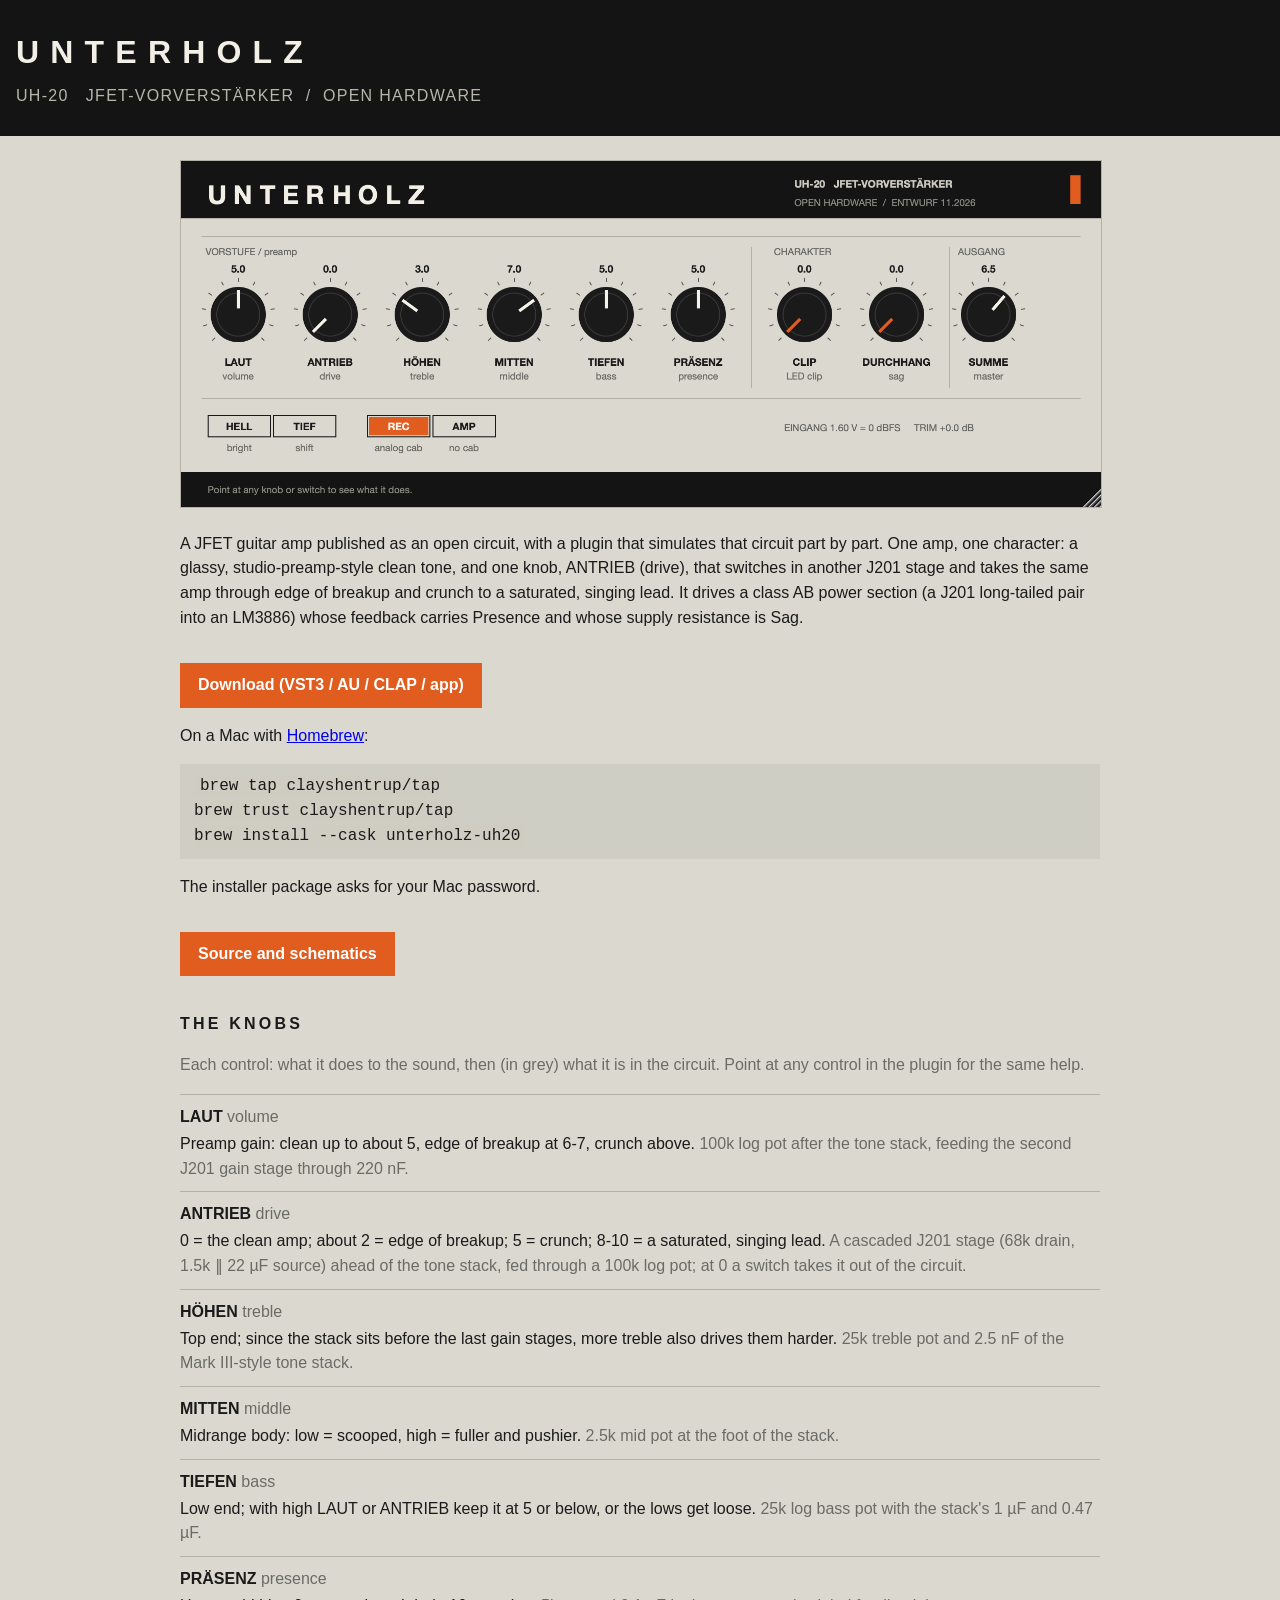
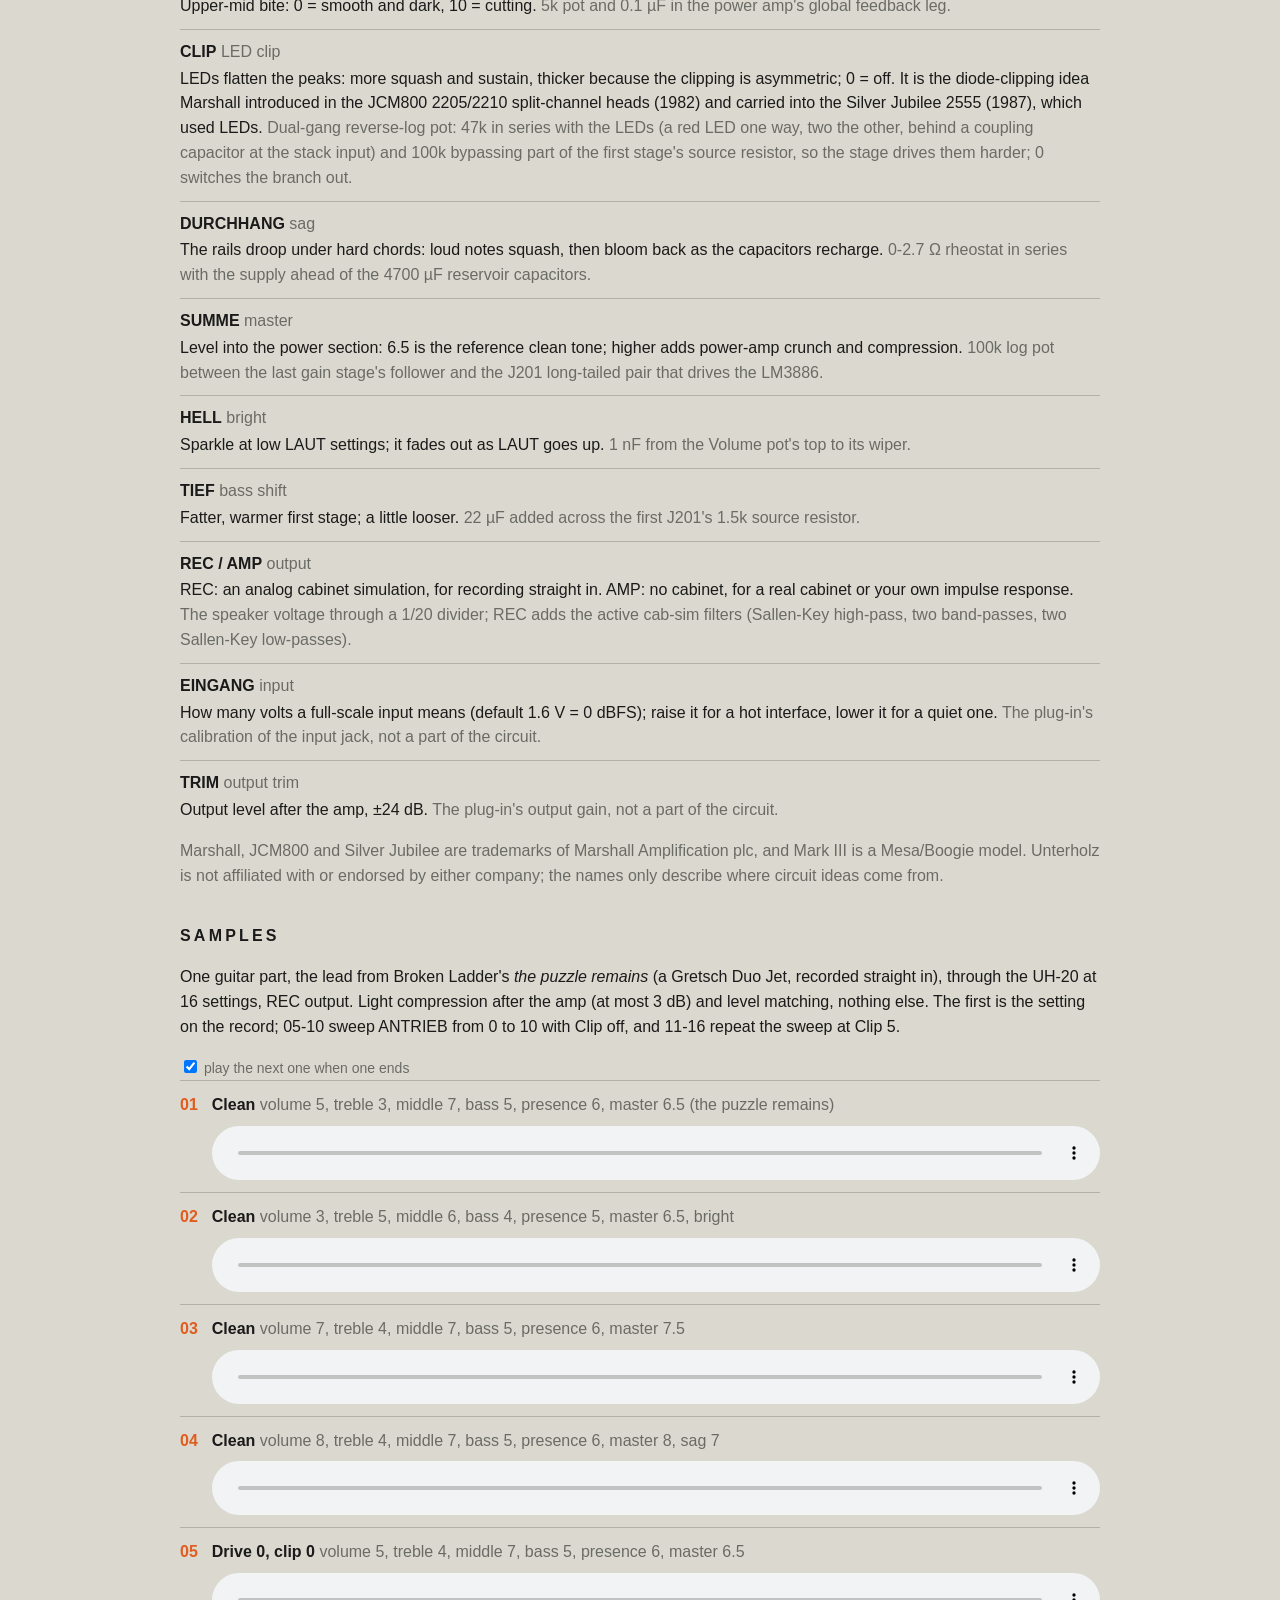
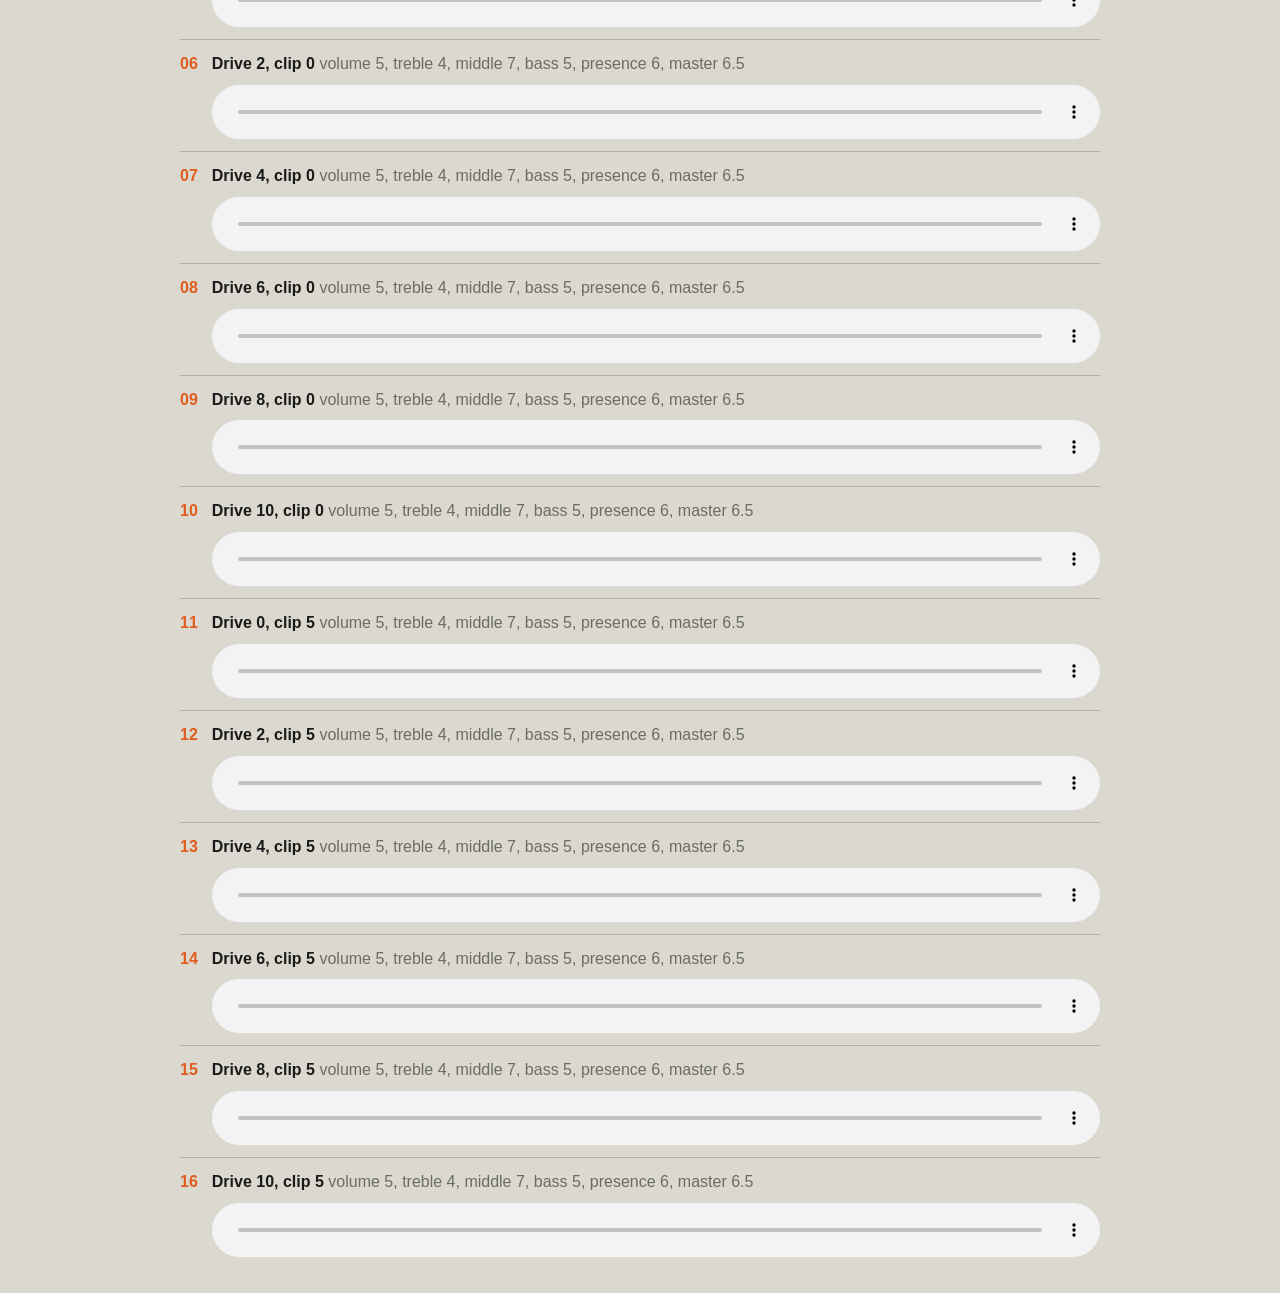
==== docs/index.html @ 3bbc3255 "v0.3: one amp, one character — Drive stage replaces the lead channel The lead channel and its 2203-s" ====
<!doctype html>
<html lang="en"><head><meta charset="utf-8"><meta name="viewport" content="width=device-width,initial-scale=1">
<title>Unterholz UH-20</title>
<style>
:root{--bg:#dbd9cf;--ink:#1a1a1a;--band:#141414;--or:#e05c1f;--mut:#6b6b66}
body{margin:0;background:var(--bg);color:var(--ink);font:16px/1.55 "Helvetica Neue",Helvetica,Arial,sans-serif}
header{background:var(--band);color:#f2efe6;padding:28px 16px}
header h1{margin:0;letter-spacing:.35em;font-size:32px}
header p{margin:6px 0 0;color:#b8b5ab;letter-spacing:.08em}
main{max-width:920px;margin:0 auto;padding:24px 16px}
img{width:100%;height:auto;border:1px solid #b3b0a6}
a.btn{display:inline-block;background:var(--or);color:#fff;padding:10px 18px;text-decoration:none;font-weight:700;margin:16px 12px 0 0}
code{background:#cfccc1;padding:2px 6px}
.mut{color:var(--mut)}
ol.smp{list-style:none;padding:0;margin:0}ol.smp li{display:flex;gap:14px;border-top:1px solid #b3b0a6;padding:12px 0}
ol.smp .n{font-weight:700;color:var(--or);min-width:2ch}ol.smp .t{flex:1;min-width:0}ol.smp span{color:var(--mut)}
audio{display:block;width:100%;margin-top:8px}h2{letter-spacing:.2em;font-size:16px;margin:36px 0 6px}label{color:var(--mut);font-size:14px}
pre{background:rgba(127,127,127,.12);padding:10px 14px;overflow-x:auto}
dl.kn{margin:0}dl.kn dt{border-top:1px solid #b3b0a6;padding-top:10px;margin-top:10px}dl.kn dd{margin:2px 0 0}
</style></head><body>
<header><h1>UNTERHOLZ</h1><p>UH-20 &nbsp; JFET-VORVERST&Auml;RKER &nbsp;/&nbsp; OPEN HARDWARE</p></header>
<main>
<img src="screenshot.png" alt="The UH-20 plugin panel">
<p>A JFET guitar amp published as an open circuit, with a plugin that simulates that circuit part by part. One amp, one character: a glassy, studio-preamp-style clean tone, and one knob, ANTRIEB (drive), that switches in another J201 stage and takes the same amp through edge of breakup and crunch to a saturated, singing lead. It drives a class AB power section (a J201 long-tailed pair into an LM3886) whose feedback carries Presence and whose supply resistance is Sag.</p>
<a class="btn" href="https://github.com/ClayShentrup/unterholz-uh20/releases/latest">Download (VST3 / AU / CLAP / app)</a>
<p>On a Mac with <a href="https://brew.sh">Homebrew</a>:</p>
<pre><code>brew tap clayshentrup/tap
brew trust clayshentrup/tap
brew install --cask unterholz-uh20</code></pre>
<p>The installer package asks for your Mac password.</p>
<a class="btn" href="https://github.com/ClayShentrup/unterholz-uh20">Source and schematics</a>

<section id="knobs"><h2>THE KNOBS</h2>
<p class="mut">Each control: what it does to the sound, then (in grey) what it is in the circuit. Point at any control in the plugin for the same help.</p>
<dl class="kn">
<dt><b>LAUT</b> <span class="mut">volume</span></dt><dd>Preamp gain: clean up to about 5, edge of breakup at 6-7, crunch above. <span class="mut">100k log pot after the tone stack, feeding the second J201 gain stage through 220 nF.</span></dd>
<dt><b>ANTRIEB</b> <span class="mut">drive</span></dt><dd>0 = the clean amp; about 2 = edge of breakup; 5 = crunch; 8-10 = a saturated, singing lead. <span class="mut">A cascaded J201 stage (68k drain, 1.5k ‖ 22 µF source) ahead of the tone stack, fed through a 100k log pot; at 0 a switch takes it out of the circuit.</span></dd>
<dt><b>HÖHEN</b> <span class="mut">treble</span></dt><dd>Top end; since the stack sits before the last gain stages, more treble also drives them harder. <span class="mut">25k treble pot and 2.5 nF of the Mark III-style tone stack.</span></dd>
<dt><b>MITTEN</b> <span class="mut">middle</span></dt><dd>Midrange body: low = scooped, high = fuller and pushier. <span class="mut">2.5k mid pot at the foot of the stack.</span></dd>
<dt><b>TIEFEN</b> <span class="mut">bass</span></dt><dd>Low end; with high LAUT or ANTRIEB keep it at 5 or below, or the lows get loose. <span class="mut">25k log bass pot with the stack&#x27;s 1 µF and 0.47 µF.</span></dd>
<dt><b>PRÄSENZ</b> <span class="mut">presence</span></dt><dd>Upper-mid bite: 0 = smooth and dark, 10 = cutting. <span class="mut">5k pot and 0.1 µF in the power amp&#x27;s global feedback leg.</span></dd>
<dt><b>CLIP</b> <span class="mut">LED clip</span></dt><dd>LEDs flatten the peaks: more squash and sustain, thicker because the clipping is asymmetric; 0 = off. It is the diode-clipping idea Marshall introduced in the JCM800 2205/2210 split-channel heads (1982) and carried into the Silver Jubilee 2555 (1987), which used LEDs. <span class="mut">Dual-gang reverse-log pot: 47k in series with the LEDs (a red LED one way, two the other, behind a coupling capacitor at the stack input) and 100k bypassing part of the first stage&#x27;s source resistor, so the stage drives them harder; 0 switches the branch out.</span></dd>
<dt><b>DURCHHANG</b> <span class="mut">sag</span></dt><dd>The rails droop under hard chords: loud notes squash, then bloom back as the capacitors recharge. <span class="mut">0-2.7 Ω rheostat in series with the supply ahead of the 4700 µF reservoir capacitors.</span></dd>
<dt><b>SUMME</b> <span class="mut">master</span></dt><dd>Level into the power section: 6.5 is the reference clean tone; higher adds power-amp crunch and compression. <span class="mut">100k log pot between the last gain stage&#x27;s follower and the J201 long-tailed pair that drives the LM3886.</span></dd>
<dt><b>HELL</b> <span class="mut">bright</span></dt><dd>Sparkle at low LAUT settings; it fades out as LAUT goes up. <span class="mut">1 nF from the Volume pot&#x27;s top to its wiper.</span></dd>
<dt><b>TIEF</b> <span class="mut">bass shift</span></dt><dd>Fatter, warmer first stage; a little looser. <span class="mut">22 µF added across the first J201&#x27;s 1.5k source resistor.</span></dd>
<dt><b>REC / AMP</b> <span class="mut">output</span></dt><dd>REC: an analog cabinet simulation, for recording straight in. AMP: no cabinet, for a real cabinet or your own impulse response. <span class="mut">The speaker voltage through a 1/20 divider; REC adds the active cab-sim filters (Sallen-Key high-pass, two band-passes, two Sallen-Key low-passes).</span></dd>
<dt><b>EINGANG</b> <span class="mut">input</span></dt><dd>How many volts a full-scale input means (default 1.6 V = 0 dBFS); raise it for a hot interface, lower it for a quiet one. <span class="mut">The plug-in&#x27;s calibration of the input jack, not a part of the circuit.</span></dd>
<dt><b>TRIM</b> <span class="mut">output trim</span></dt><dd>Output level after the amp, ±24 dB. <span class="mut">The plug-in&#x27;s output gain, not a part of the circuit.</span></dd>
</dl>
<p class="mut">Marshall, JCM800 and Silver Jubilee are trademarks of Marshall Amplification plc, and Mark III is a Mesa/Boogie model. Unterholz is not affiliated with or endorsed by either company; the names only describe where circuit ideas come from.</p></section>

<section id="samples"><h2>SAMPLES</h2>
<p>One guitar part, the lead from Broken Ladder's <i>the puzzle remains</i> (a Gretsch Duo Jet, recorded straight in), through the UH-20 at 16 settings, REC output. Light compression after the amp (at most 3 dB) and level matching, nothing else. The first is the setting on the record; 05-10 sweep ANTRIEB from 0 to 10 with Clip off, and 11-16 repeat the sweep at Clip 5.</p>
<label><input type="checkbox" id="cont" checked> play the next one when one ends</label>
<ol class="smp">
<li><div class="n">01</div><div class="t"><b>Clean</b> <span>volume 5, treble 3, middle 7, bass 5, presence 6, master 6.5 (the puzzle remains)</span><audio controls preload="none" src="samples/01%20Clean%20-%20volume%205%2C%20treble%203%2C%20middle%207%2C%20bass%205%2C%20presence%206%2C%20master%206.5%20%28the%20puzzle%20remains%29.opus"></audio></div></li>
<li><div class="n">02</div><div class="t"><b>Clean</b> <span>volume 3, treble 5, middle 6, bass 4, presence 5, master 6.5, bright</span><audio controls preload="none" src="samples/02%20Clean%20-%20volume%203%2C%20treble%205%2C%20middle%206%2C%20bass%204%2C%20presence%205%2C%20master%206.5%2C%20bright.opus"></audio></div></li>
<li><div class="n">03</div><div class="t"><b>Clean</b> <span>volume 7, treble 4, middle 7, bass 5, presence 6, master 7.5</span><audio controls preload="none" src="samples/03%20Clean%20-%20volume%207%2C%20treble%204%2C%20middle%207%2C%20bass%205%2C%20presence%206%2C%20master%207.5.opus"></audio></div></li>
<li><div class="n">04</div><div class="t"><b>Clean</b> <span>volume 8, treble 4, middle 7, bass 5, presence 6, master 8, sag 7</span><audio controls preload="none" src="samples/04%20Clean%20-%20volume%208%2C%20treble%204%2C%20middle%207%2C%20bass%205%2C%20presence%206%2C%20master%208%2C%20sag%207.opus"></audio></div></li>
<li><div class="n">05</div><div class="t"><b>Drive 0, clip 0</b> <span>volume 5, treble 4, middle 7, bass 5, presence 6, master 6.5</span><audio controls preload="none" src="samples/05%20Drive%200%2C%20clip%200%20-%20volume%205%2C%20treble%204%2C%20middle%207%2C%20bass%205%2C%20presence%206%2C%20master%206.5.opus"></audio></div></li>
<li><div class="n">06</div><div class="t"><b>Drive 2, clip 0</b> <span>volume 5, treble 4, middle 7, bass 5, presence 6, master 6.5</span><audio controls preload="none" src="samples/06%20Drive%202%2C%20clip%200%20-%20volume%205%2C%20treble%204%2C%20middle%207%2C%20bass%205%2C%20presence%206%2C%20master%206.5.opus"></audio></div></li>
<li><div class="n">07</div><div class="t"><b>Drive 4, clip 0</b> <span>volume 5, treble 4, middle 7, bass 5, presence 6, master 6.5</span><audio controls preload="none" src="samples/07%20Drive%204%2C%20clip%200%20-%20volume%205%2C%20treble%204%2C%20middle%207%2C%20bass%205%2C%20presence%206%2C%20master%206.5.opus"></audio></div></li>
<li><div class="n">08</div><div class="t"><b>Drive 6, clip 0</b> <span>volume 5, treble 4, middle 7, bass 5, presence 6, master 6.5</span><audio controls preload="none" src="samples/08%20Drive%206%2C%20clip%200%20-%20volume%205%2C%20treble%204%2C%20middle%207%2C%20bass%205%2C%20presence%206%2C%20master%206.5.opus"></audio></div></li>
<li><div class="n">09</div><div class="t"><b>Drive 8, clip 0</b> <span>volume 5, treble 4, middle 7, bass 5, presence 6, master 6.5</span><audio controls preload="none" src="samples/09%20Drive%208%2C%20clip%200%20-%20volume%205%2C%20treble%204%2C%20middle%207%2C%20bass%205%2C%20presence%206%2C%20master%206.5.opus"></audio></div></li>
<li><div class="n">10</div><div class="t"><b>Drive 10, clip 0</b> <span>volume 5, treble 4, middle 7, bass 5, presence 6, master 6.5</span><audio controls preload="none" src="samples/10%20Drive%2010%2C%20clip%200%20-%20volume%205%2C%20treble%204%2C%20middle%207%2C%20bass%205%2C%20presence%206%2C%20master%206.5.opus"></audio></div></li>
<li><div class="n">11</div><div class="t"><b>Drive 0, clip 5</b> <span>volume 5, treble 4, middle 7, bass 5, presence 6, master 6.5</span><audio controls preload="none" src="samples/11%20Drive%200%2C%20clip%205%20-%20volume%205%2C%20treble%204%2C%20middle%207%2C%20bass%205%2C%20presence%206%2C%20master%206.5.opus"></audio></div></li>
<li><div class="n">12</div><div class="t"><b>Drive 2, clip 5</b> <span>volume 5, treble 4, middle 7, bass 5, presence 6, master 6.5</span><audio controls preload="none" src="samples/12%20Drive%202%2C%20clip%205%20-%20volume%205%2C%20treble%204%2C%20middle%207%2C%20bass%205%2C%20presence%206%2C%20master%206.5.opus"></audio></div></li>
<li><div class="n">13</div><div class="t"><b>Drive 4, clip 5</b> <span>volume 5, treble 4, middle 7, bass 5, presence 6, master 6.5</span><audio controls preload="none" src="samples/13%20Drive%204%2C%20clip%205%20-%20volume%205%2C%20treble%204%2C%20middle%207%2C%20bass%205%2C%20presence%206%2C%20master%206.5.opus"></audio></div></li>
<li><div class="n">14</div><div class="t"><b>Drive 6, clip 5</b> <span>volume 5, treble 4, middle 7, bass 5, presence 6, master 6.5</span><audio controls preload="none" src="samples/14%20Drive%206%2C%20clip%205%20-%20volume%205%2C%20treble%204%2C%20middle%207%2C%20bass%205%2C%20presence%206%2C%20master%206.5.opus"></audio></div></li>
<li><div class="n">15</div><div class="t"><b>Drive 8, clip 5</b> <span>volume 5, treble 4, middle 7, bass 5, presence 6, master 6.5</span><audio controls preload="none" src="samples/15%20Drive%208%2C%20clip%205%20-%20volume%205%2C%20treble%204%2C%20middle%207%2C%20bass%205%2C%20presence%206%2C%20master%206.5.opus"></audio></div></li>
<li><div class="n">16</div><div class="t"><b>Drive 10, clip 5</b> <span>volume 5, treble 4, middle 7, bass 5, presence 6, master 6.5</span><audio controls preload="none" src="samples/16%20Drive%2010%2C%20clip%205%20-%20volume%205%2C%20treble%204%2C%20middle%207%2C%20bass%205%2C%20presence%206%2C%20master%206.5.opus"></audio></div></li>
</ol></section>
<script>
document.addEventListener('play', e => { document.querySelectorAll('audio').forEach(a => { if (a !== e.target) a.pause(); }); }, true);
document.addEventListener('ended', e => { const all = [...document.querySelectorAll('audio')]; const i = all.indexOf(e.target); if (i >= 0 && i + 1 < all.length && document.getElementById('cont') && document.getElementById('cont').checked) all[i + 1].play(); }, true);
</script>
</main></body></html>
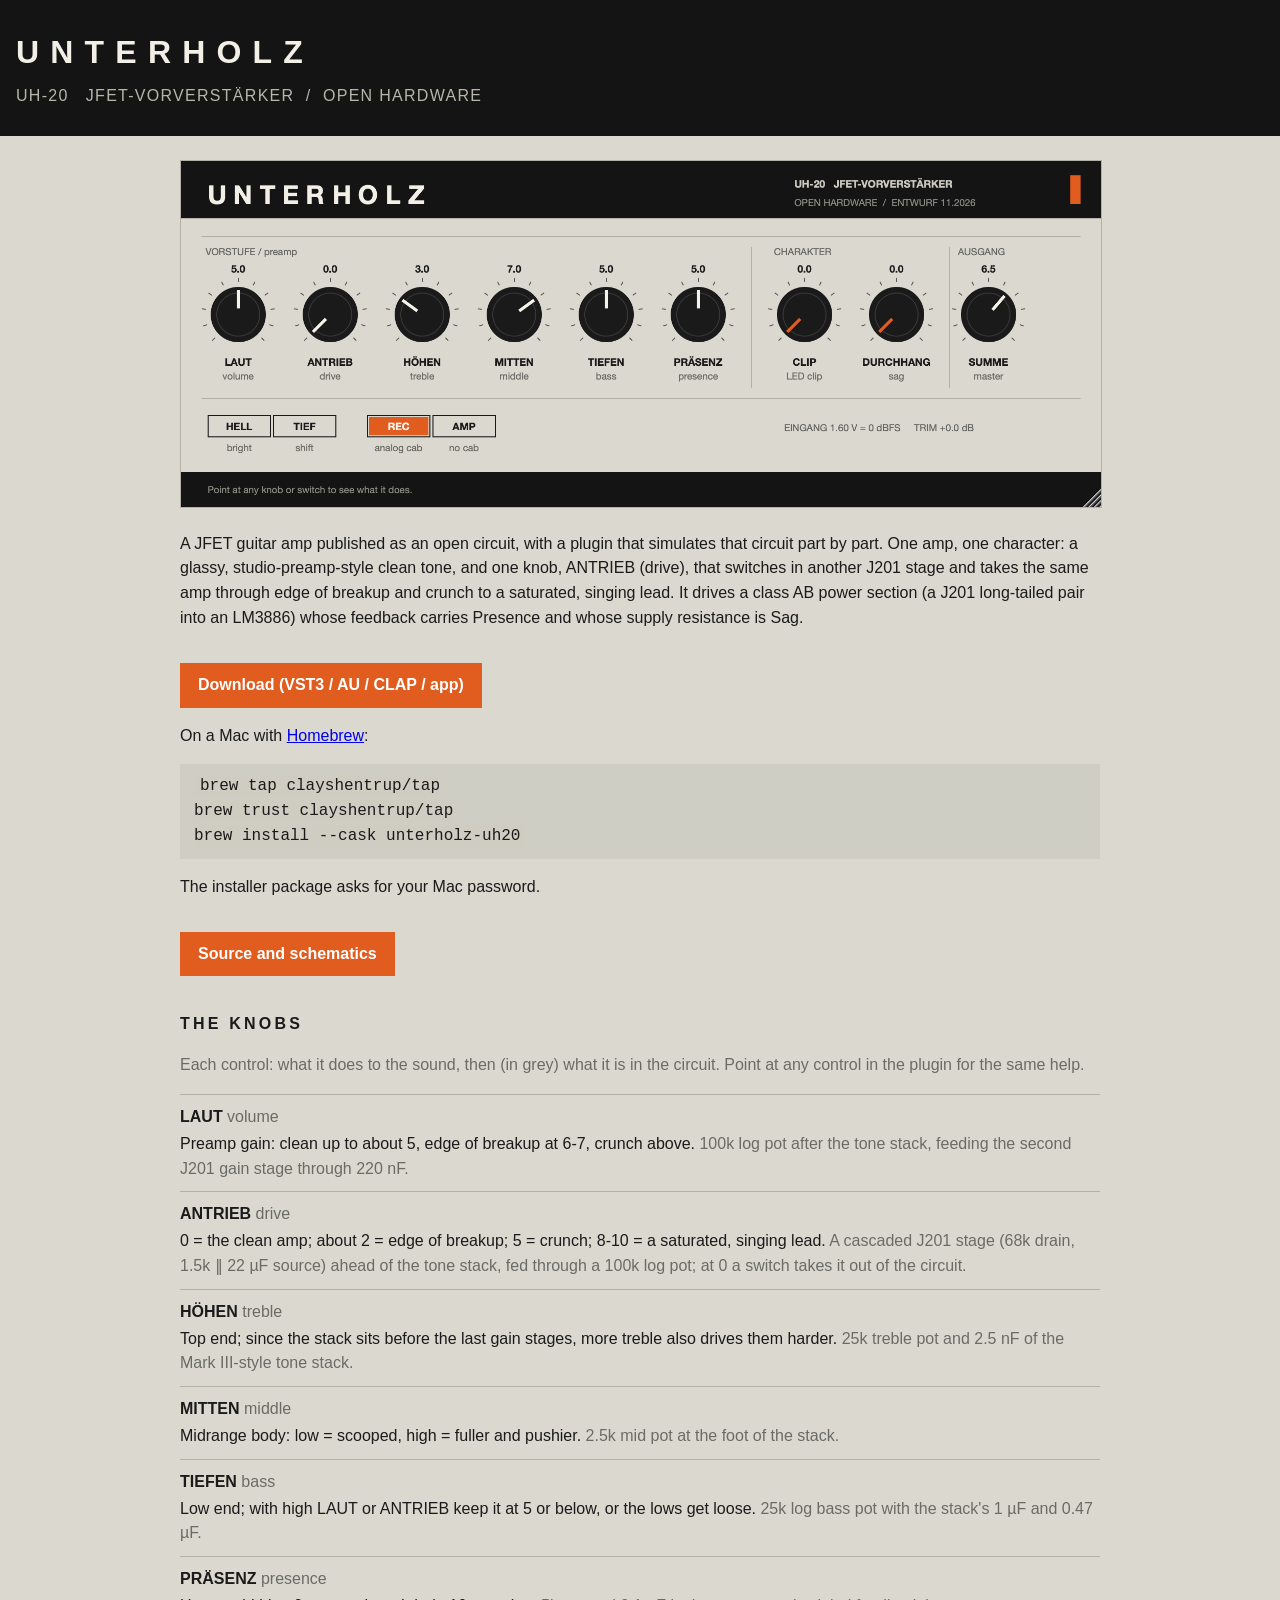
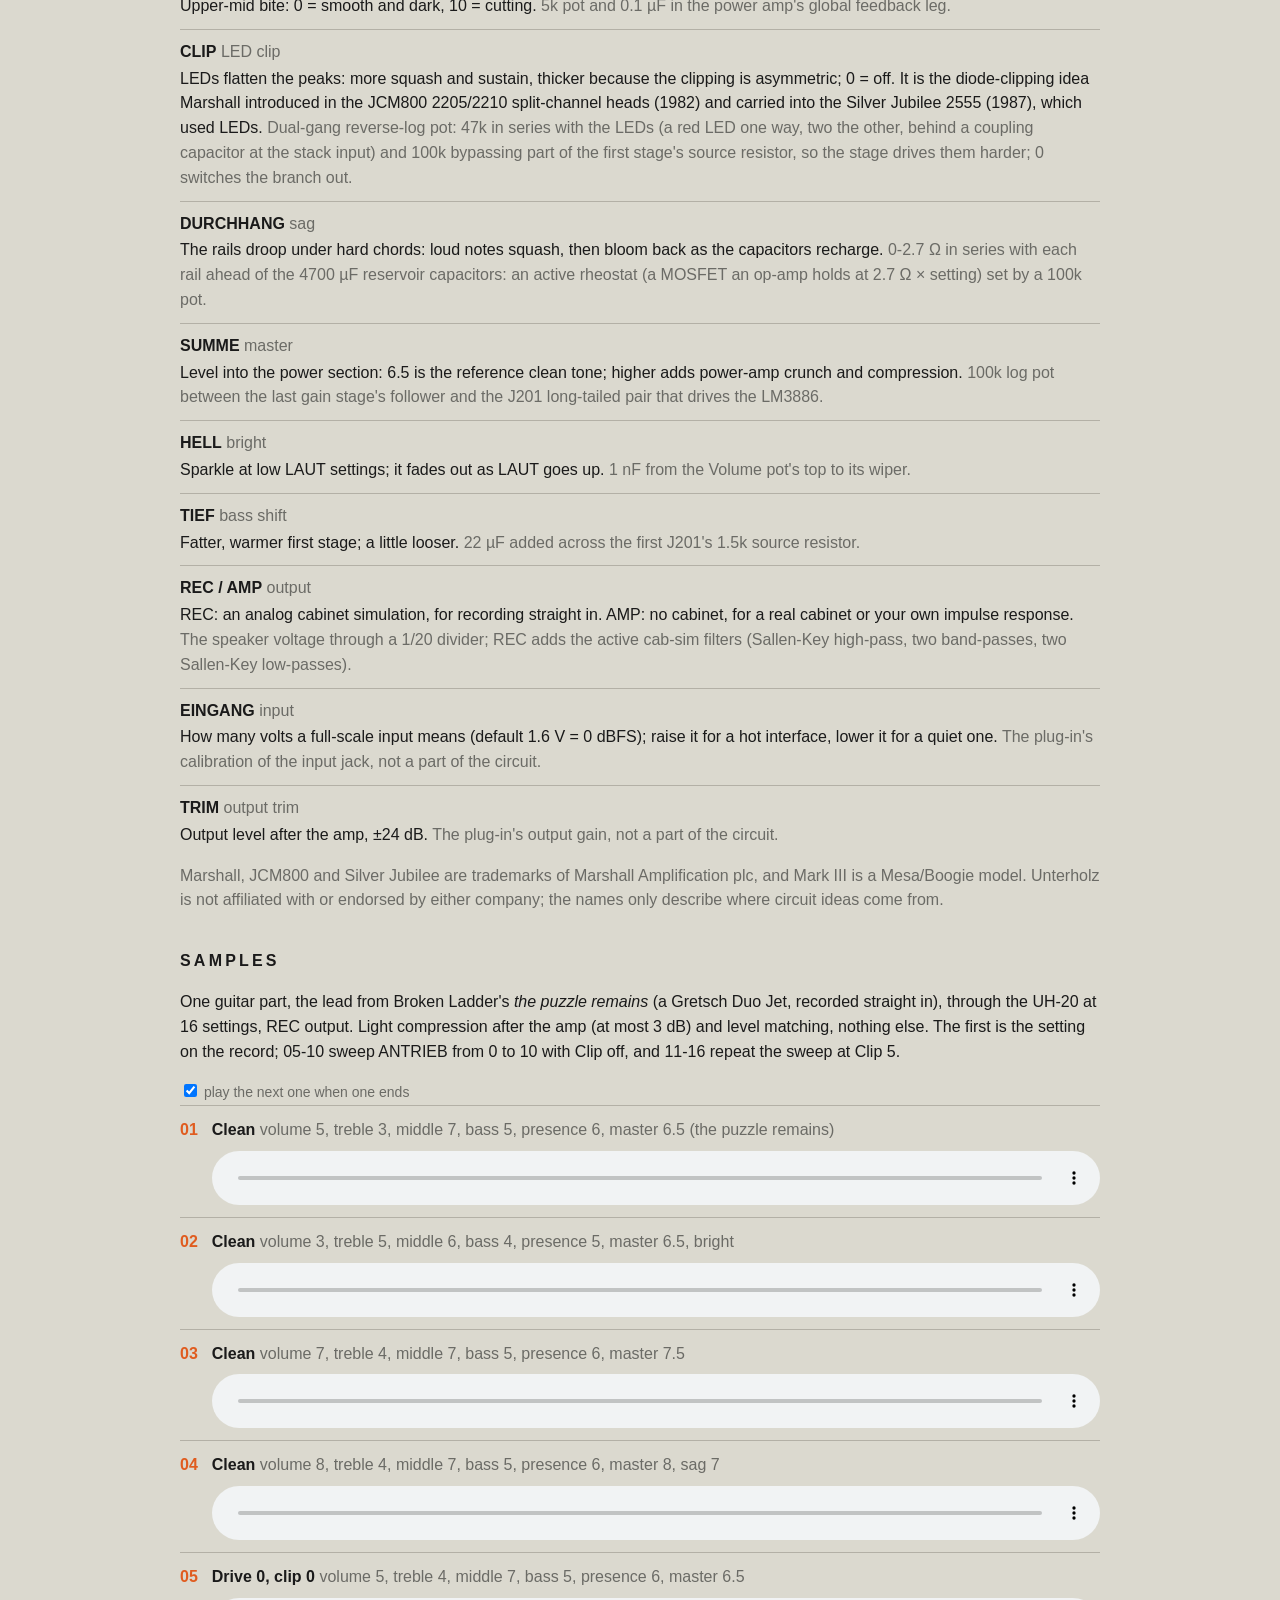
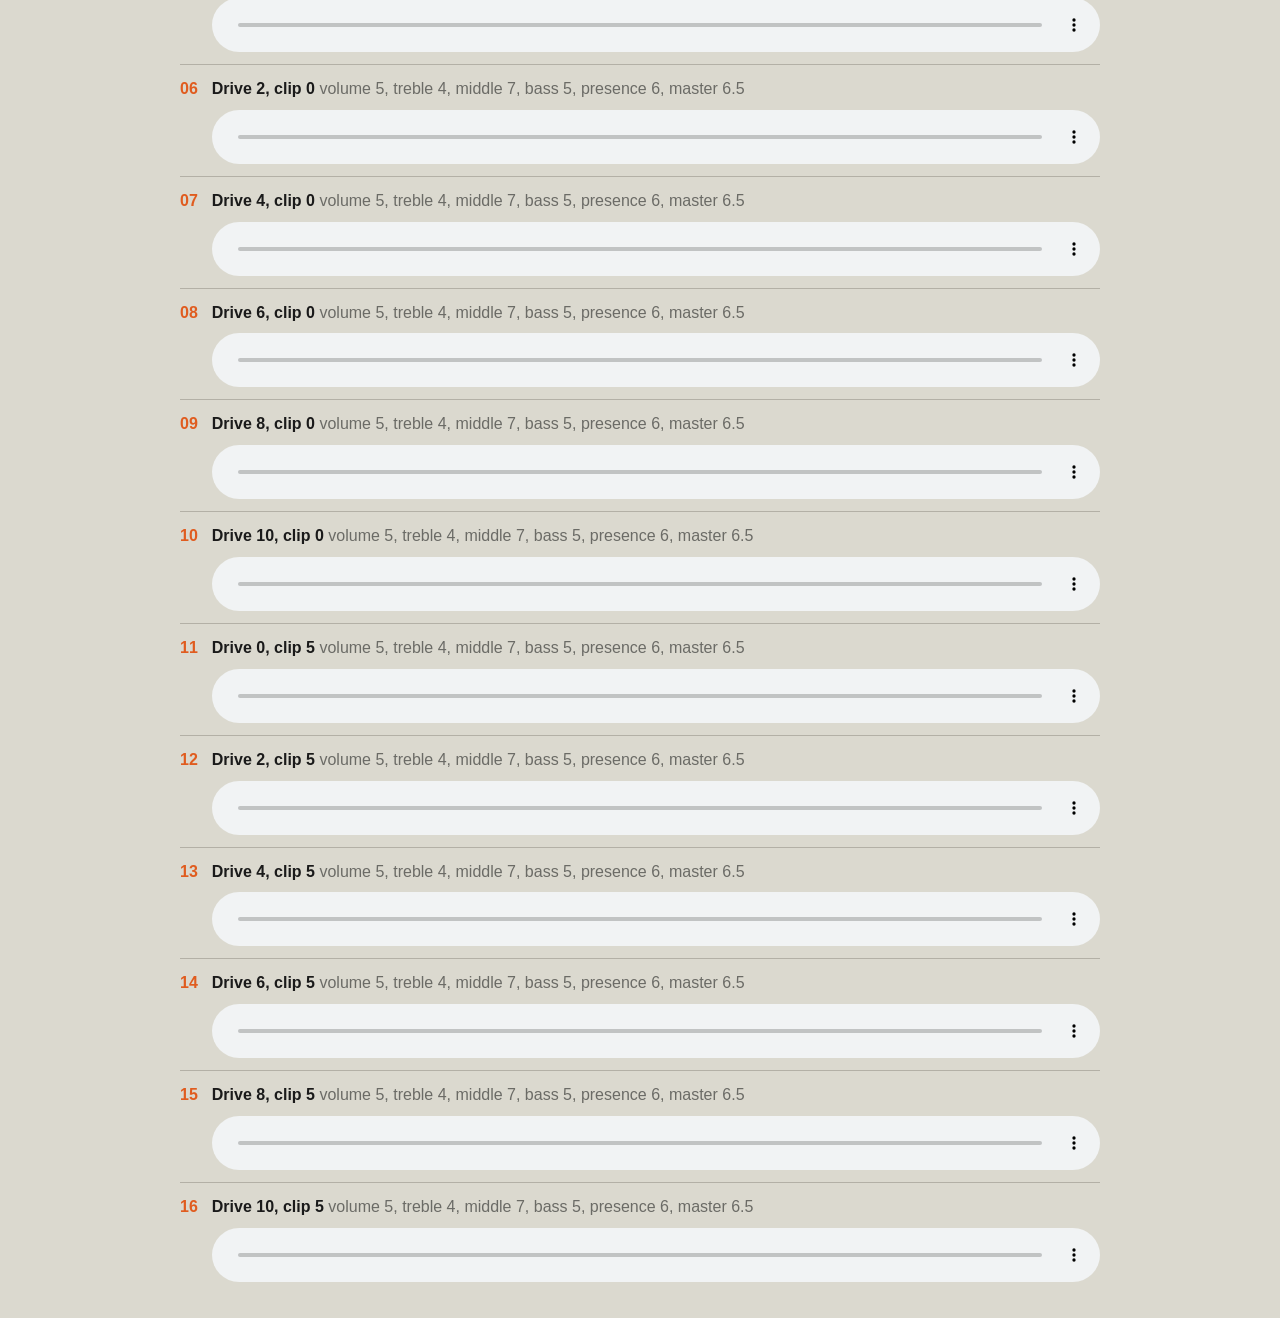
==== commit 185a1b28: "Sag becomes an active rheostat set by a 100k pot The 0-2.7 ohm power rheostat carried the supply cur" ====
--- a/docs/index.html
+++ b/docs/index.html
@@ -40,7 +40,7 @@
 <dt><b>TIEFEN</b> <span class="mut">bass</span></dt><dd>Low end; with high LAUT or ANTRIEB keep it at 5 or below, or the lows get loose. <span class="mut">25k log bass pot with the stack&#x27;s 1 µF and 0.47 µF.</span></dd>
 <dt><b>PRÄSENZ</b> <span class="mut">presence</span></dt><dd>Upper-mid bite: 0 = smooth and dark, 10 = cutting. <span class="mut">5k pot and 0.1 µF in the power amp&#x27;s global feedback leg.</span></dd>
 <dt><b>CLIP</b> <span class="mut">LED clip</span></dt><dd>LEDs flatten the peaks: more squash and sustain, thicker because the clipping is asymmetric; 0 = off. It is the diode-clipping idea Marshall introduced in the JCM800 2205/2210 split-channel heads (1982) and carried into the Silver Jubilee 2555 (1987), which used LEDs. <span class="mut">Dual-gang reverse-log pot: 47k in series with the LEDs (a red LED one way, two the other, behind a coupling capacitor at the stack input) and 100k bypassing part of the first stage&#x27;s source resistor, so the stage drives them harder; 0 switches the branch out.</span></dd>
-<dt><b>DURCHHANG</b> <span class="mut">sag</span></dt><dd>The rails droop under hard chords: loud notes squash, then bloom back as the capacitors recharge. <span class="mut">0-2.7 Ω rheostat in series with the supply ahead of the 4700 µF reservoir capacitors.</span></dd>
+<dt><b>DURCHHANG</b> <span class="mut">sag</span></dt><dd>The rails droop under hard chords: loud notes squash, then bloom back as the capacitors recharge. <span class="mut">0-2.7 Ω in series with each rail ahead of the 4700 µF reservoir capacitors: an active rheostat (a MOSFET an op-amp holds at 2.7 Ω × setting) set by a 100k pot.</span></dd>
 <dt><b>SUMME</b> <span class="mut">master</span></dt><dd>Level into the power section: 6.5 is the reference clean tone; higher adds power-amp crunch and compression. <span class="mut">100k log pot between the last gain stage&#x27;s follower and the J201 long-tailed pair that drives the LM3886.</span></dd>
 <dt><b>HELL</b> <span class="mut">bright</span></dt><dd>Sparkle at low LAUT settings; it fades out as LAUT goes up. <span class="mut">1 nF from the Volume pot&#x27;s top to its wiper.</span></dd>
 <dt><b>TIEF</b> <span class="mut">bass shift</span></dt><dd>Fatter, warmer first stage; a little looser. <span class="mut">22 µF added across the first J201&#x27;s 1.5k source resistor.</span></dd>
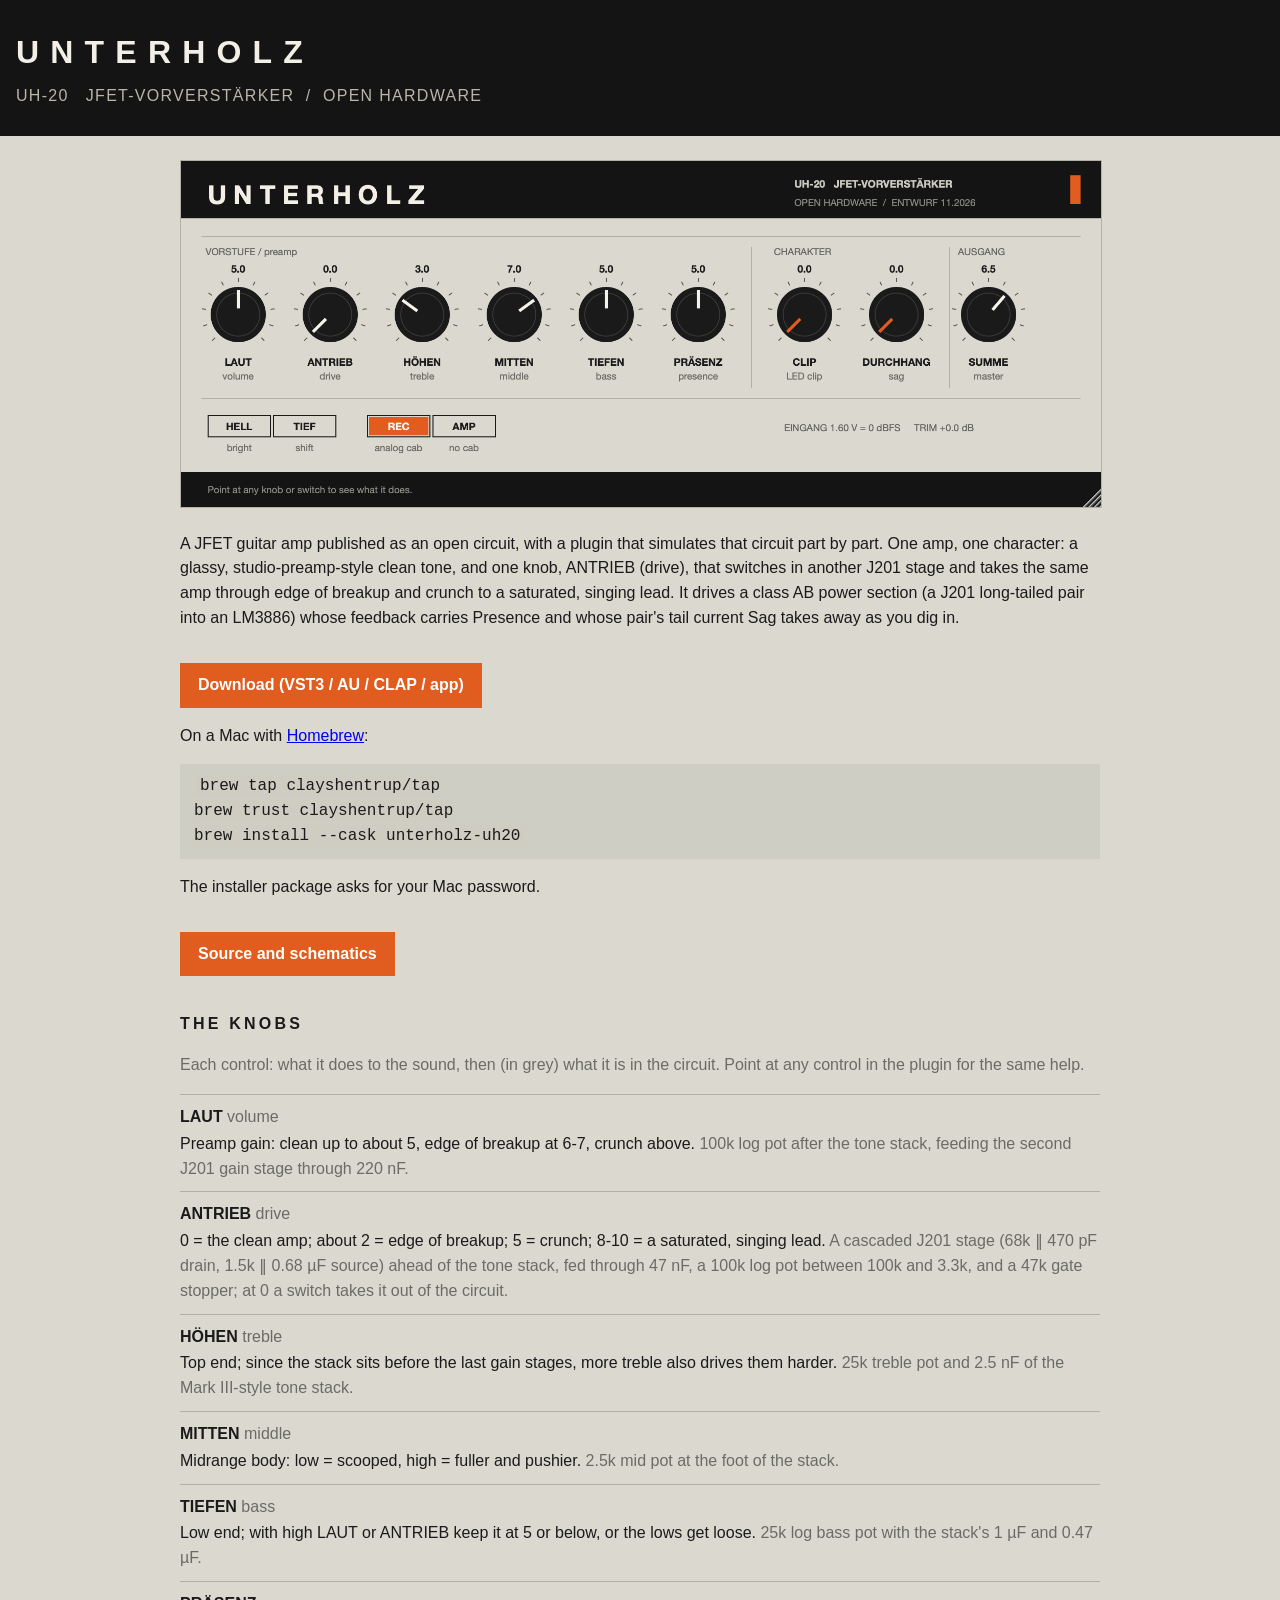
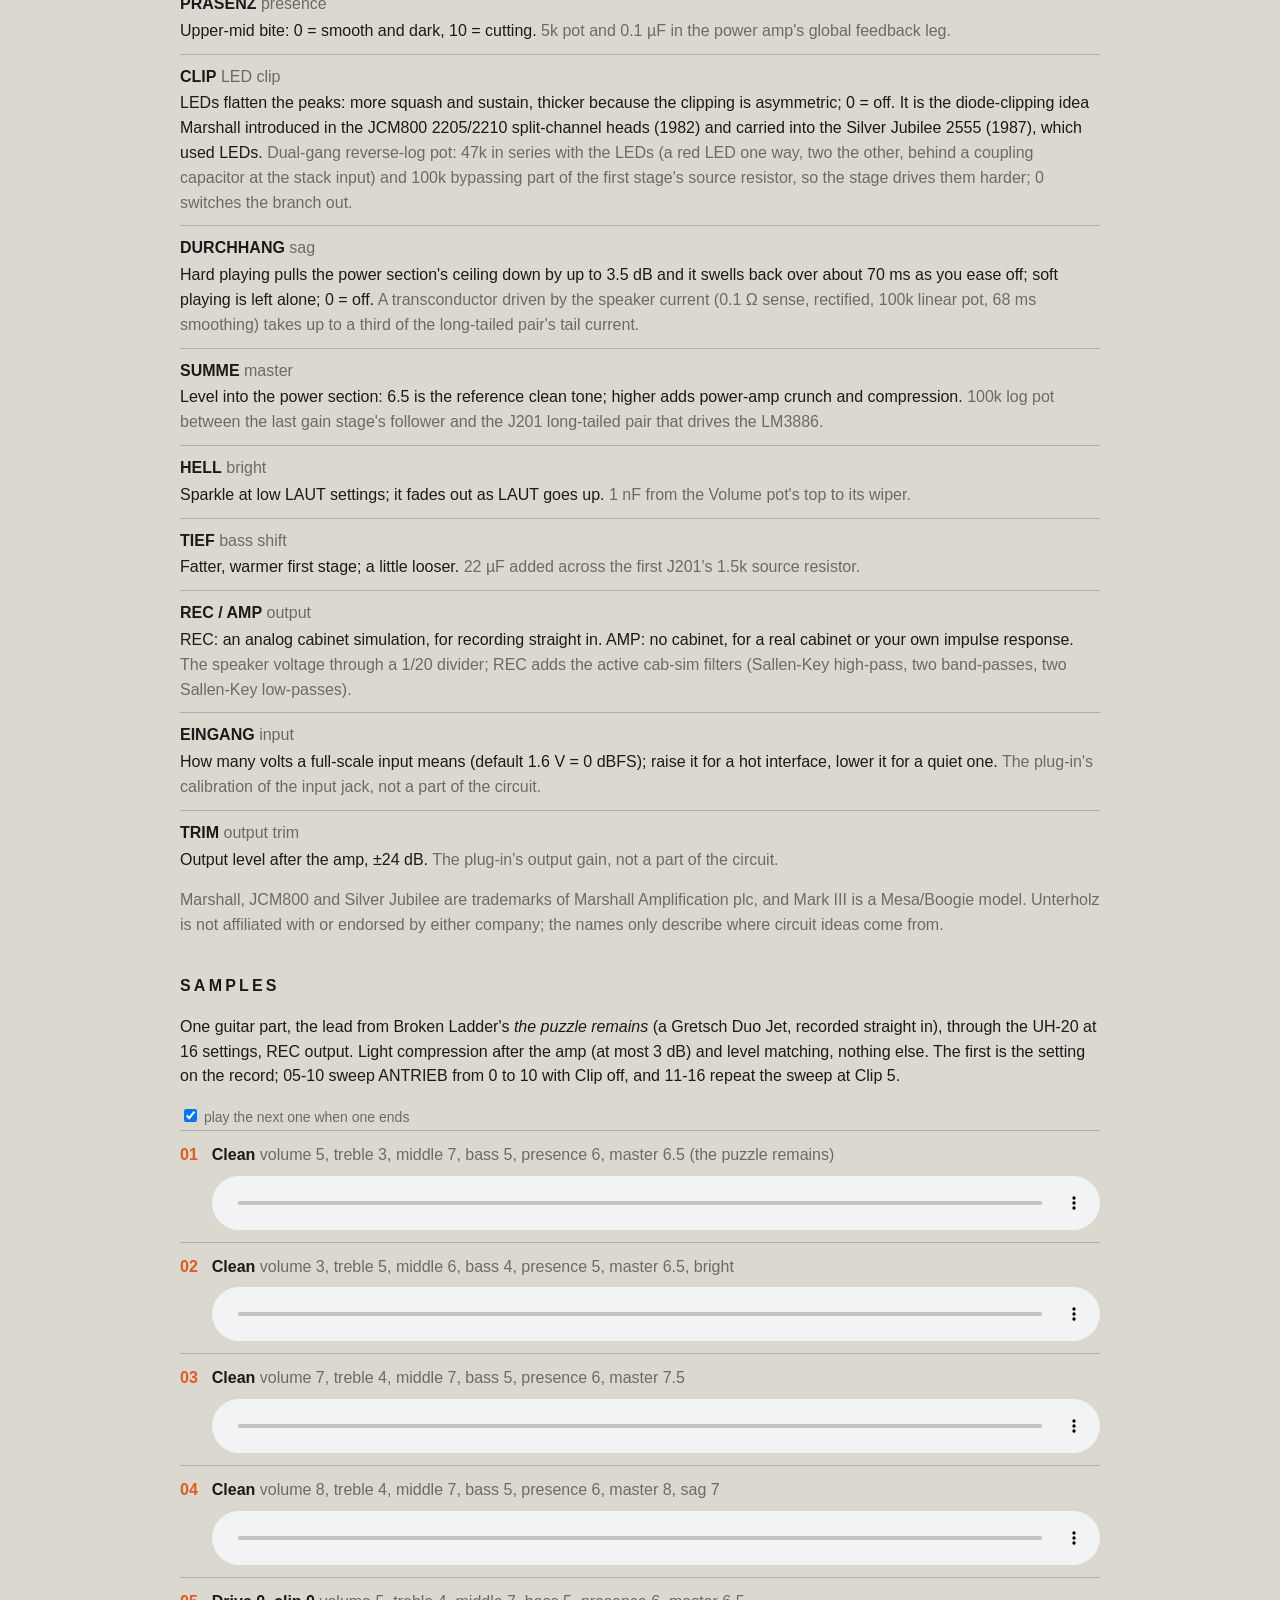
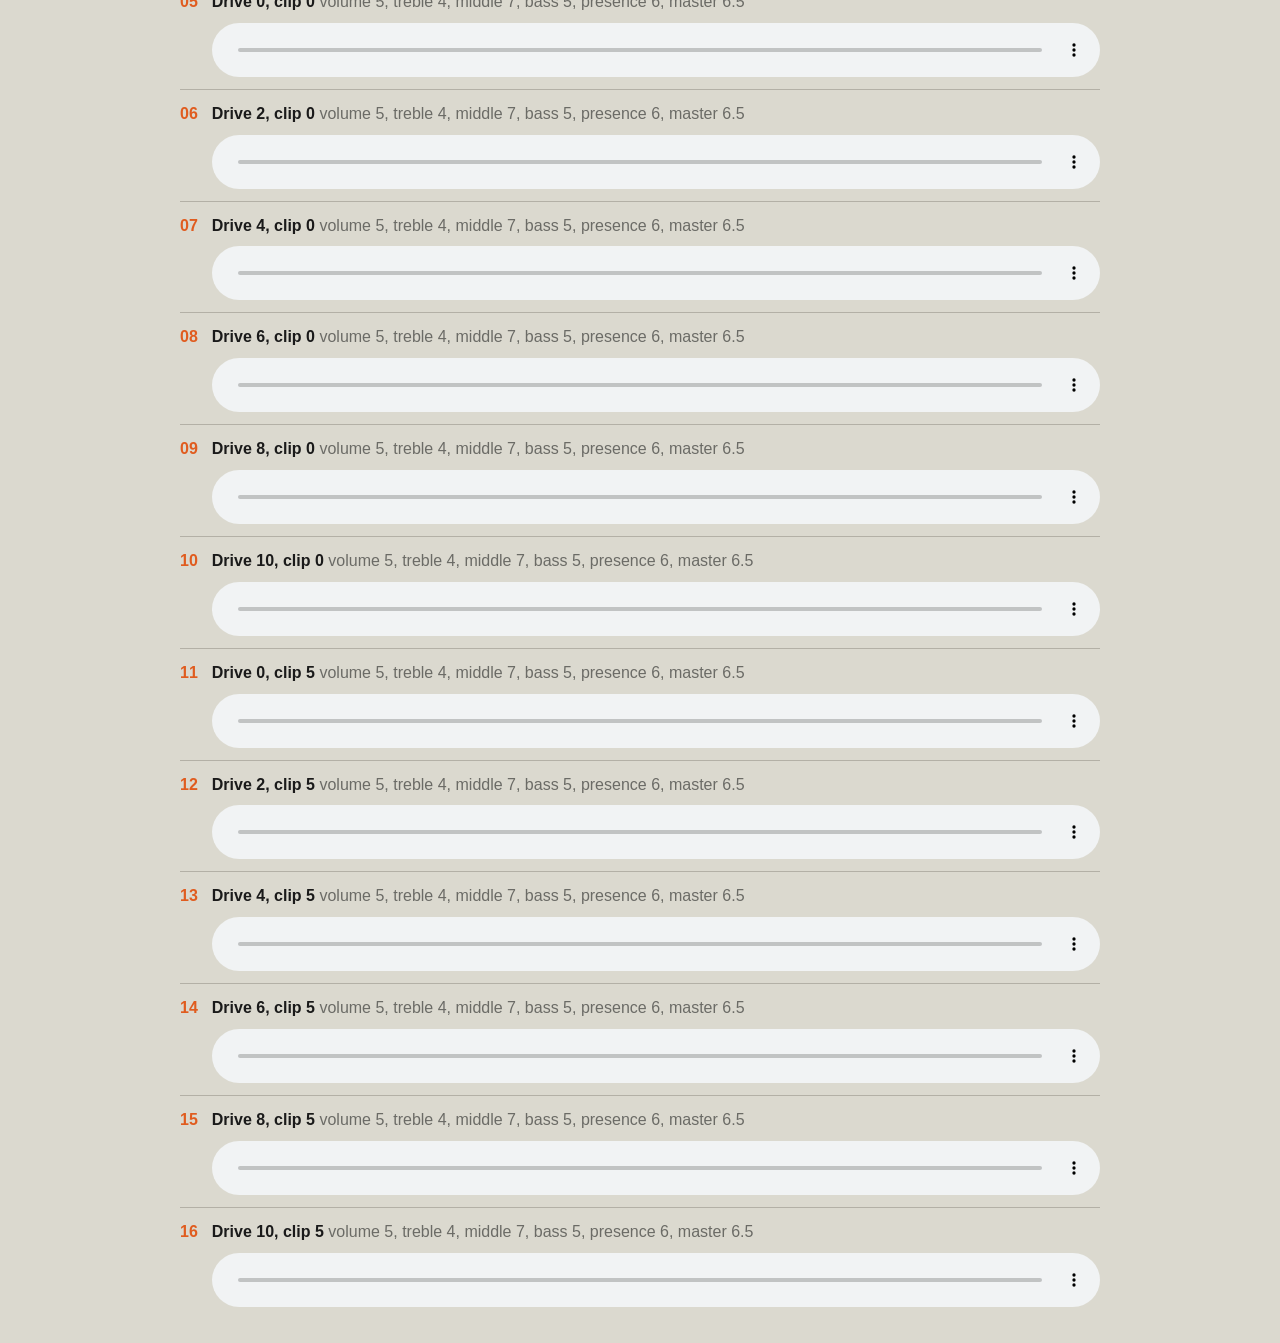
==== commit 0f5bcf15: "v0.3.1: a Drive that cannot block, a Sag that compresses Drive 10 dropped out (blocking distortion):" ====
--- a/docs/index.html
+++ b/docs/index.html
@@ -21,7 +21,7 @@
 <header><h1>UNTERHOLZ</h1><p>UH-20 &nbsp; JFET-VORVERST&Auml;RKER &nbsp;/&nbsp; OPEN HARDWARE</p></header>
 <main>
 <img src="screenshot.png" alt="The UH-20 plugin panel">
-<p>A JFET guitar amp published as an open circuit, with a plugin that simulates that circuit part by part. One amp, one character: a glassy, studio-preamp-style clean tone, and one knob, ANTRIEB (drive), that switches in another J201 stage and takes the same amp through edge of breakup and crunch to a saturated, singing lead. It drives a class AB power section (a J201 long-tailed pair into an LM3886) whose feedback carries Presence and whose supply resistance is Sag.</p>
+<p>A JFET guitar amp published as an open circuit, with a plugin that simulates that circuit part by part. One amp, one character: a glassy, studio-preamp-style clean tone, and one knob, ANTRIEB (drive), that switches in another J201 stage and takes the same amp through edge of breakup and crunch to a saturated, singing lead. It drives a class AB power section (a J201 long-tailed pair into an LM3886) whose feedback carries Presence and whose pair&#x27;s tail current Sag takes away as you dig in.</p>
 <a class="btn" href="https://github.com/ClayShentrup/unterholz-uh20/releases/latest">Download (VST3 / AU / CLAP / app)</a>
 <p>On a Mac with <a href="https://brew.sh">Homebrew</a>:</p>
 <pre><code>brew tap clayshentrup/tap
@@ -34,13 +34,13 @@
 <p class="mut">Each control: what it does to the sound, then (in grey) what it is in the circuit. Point at any control in the plugin for the same help.</p>
 <dl class="kn">
 <dt><b>LAUT</b> <span class="mut">volume</span></dt><dd>Preamp gain: clean up to about 5, edge of breakup at 6-7, crunch above. <span class="mut">100k log pot after the tone stack, feeding the second J201 gain stage through 220 nF.</span></dd>
-<dt><b>ANTRIEB</b> <span class="mut">drive</span></dt><dd>0 = the clean amp; about 2 = edge of breakup; 5 = crunch; 8-10 = a saturated, singing lead. <span class="mut">A cascaded J201 stage (68k drain, 1.5k ‖ 22 µF source) ahead of the tone stack, fed through a 100k log pot; at 0 a switch takes it out of the circuit.</span></dd>
+<dt><b>ANTRIEB</b> <span class="mut">drive</span></dt><dd>0 = the clean amp; about 2 = edge of breakup; 5 = crunch; 8-10 = a saturated, singing lead. <span class="mut">A cascaded J201 stage (68k ‖ 470 pF drain, 1.5k ‖ 0.68 µF source) ahead of the tone stack, fed through 47 nF, a 100k log pot between 100k and 3.3k, and a 47k gate stopper; at 0 a switch takes it out of the circuit.</span></dd>
 <dt><b>HÖHEN</b> <span class="mut">treble</span></dt><dd>Top end; since the stack sits before the last gain stages, more treble also drives them harder. <span class="mut">25k treble pot and 2.5 nF of the Mark III-style tone stack.</span></dd>
 <dt><b>MITTEN</b> <span class="mut">middle</span></dt><dd>Midrange body: low = scooped, high = fuller and pushier. <span class="mut">2.5k mid pot at the foot of the stack.</span></dd>
 <dt><b>TIEFEN</b> <span class="mut">bass</span></dt><dd>Low end; with high LAUT or ANTRIEB keep it at 5 or below, or the lows get loose. <span class="mut">25k log bass pot with the stack&#x27;s 1 µF and 0.47 µF.</span></dd>
 <dt><b>PRÄSENZ</b> <span class="mut">presence</span></dt><dd>Upper-mid bite: 0 = smooth and dark, 10 = cutting. <span class="mut">5k pot and 0.1 µF in the power amp&#x27;s global feedback leg.</span></dd>
 <dt><b>CLIP</b> <span class="mut">LED clip</span></dt><dd>LEDs flatten the peaks: more squash and sustain, thicker because the clipping is asymmetric; 0 = off. It is the diode-clipping idea Marshall introduced in the JCM800 2205/2210 split-channel heads (1982) and carried into the Silver Jubilee 2555 (1987), which used LEDs. <span class="mut">Dual-gang reverse-log pot: 47k in series with the LEDs (a red LED one way, two the other, behind a coupling capacitor at the stack input) and 100k bypassing part of the first stage&#x27;s source resistor, so the stage drives them harder; 0 switches the branch out.</span></dd>
-<dt><b>DURCHHANG</b> <span class="mut">sag</span></dt><dd>The rails droop under hard chords: loud notes squash, then bloom back as the capacitors recharge. <span class="mut">0-2.7 Ω in series with each rail ahead of the 4700 µF reservoir capacitors: an active rheostat (a MOSFET an op-amp holds at 2.7 Ω × setting) set by a 100k pot.</span></dd>
+<dt><b>DURCHHANG</b> <span class="mut">sag</span></dt><dd>Hard playing pulls the power section&#x27;s ceiling down by up to 3.5 dB and it swells back over about 70 ms as you ease off; soft playing is left alone; 0 = off. <span class="mut">A transconductor driven by the speaker current (0.1 Ω sense, rectified, 100k linear pot, 68 ms smoothing) takes up to a third of the long-tailed pair&#x27;s tail current.</span></dd>
 <dt><b>SUMME</b> <span class="mut">master</span></dt><dd>Level into the power section: 6.5 is the reference clean tone; higher adds power-amp crunch and compression. <span class="mut">100k log pot between the last gain stage&#x27;s follower and the J201 long-tailed pair that drives the LM3886.</span></dd>
 <dt><b>HELL</b> <span class="mut">bright</span></dt><dd>Sparkle at low LAUT settings; it fades out as LAUT goes up. <span class="mut">1 nF from the Volume pot&#x27;s top to its wiper.</span></dd>
 <dt><b>TIEF</b> <span class="mut">bass shift</span></dt><dd>Fatter, warmer first stage; a little looser. <span class="mut">22 µF added across the first J201&#x27;s 1.5k source resistor.</span></dd>
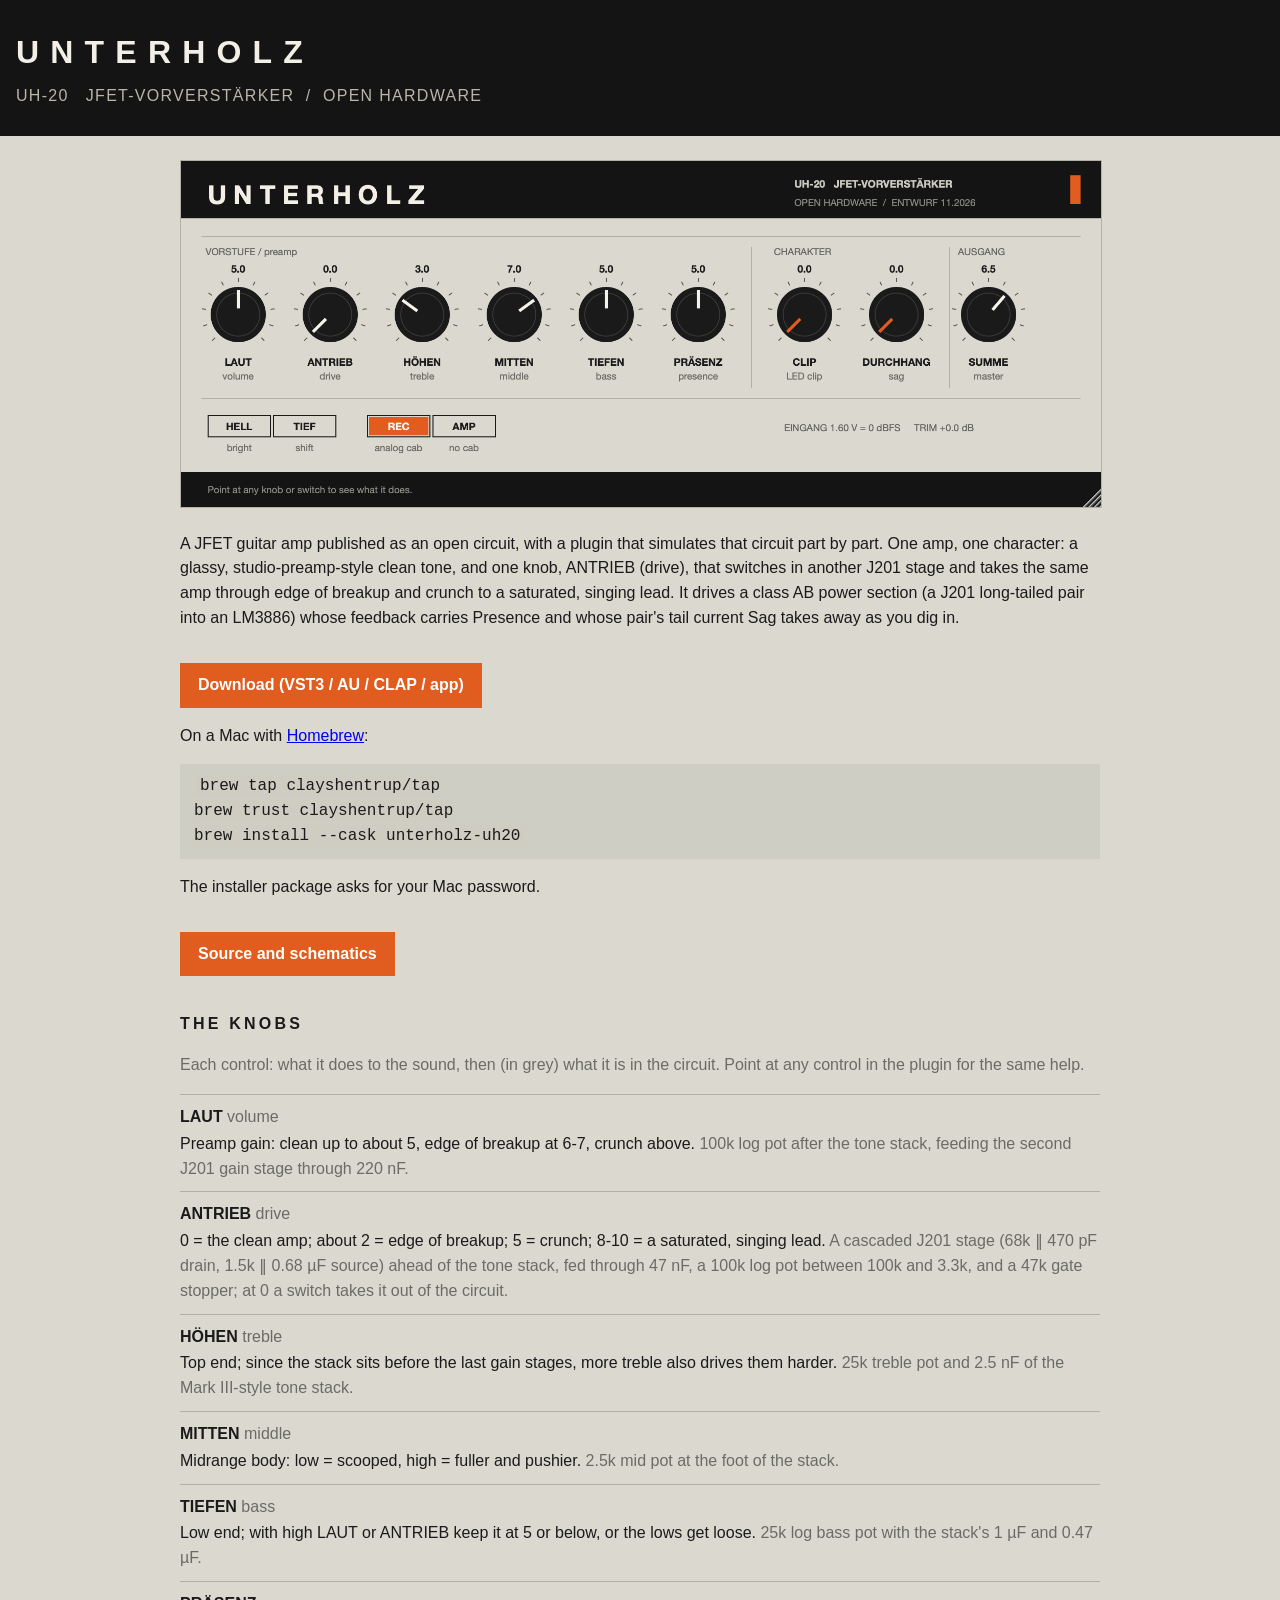
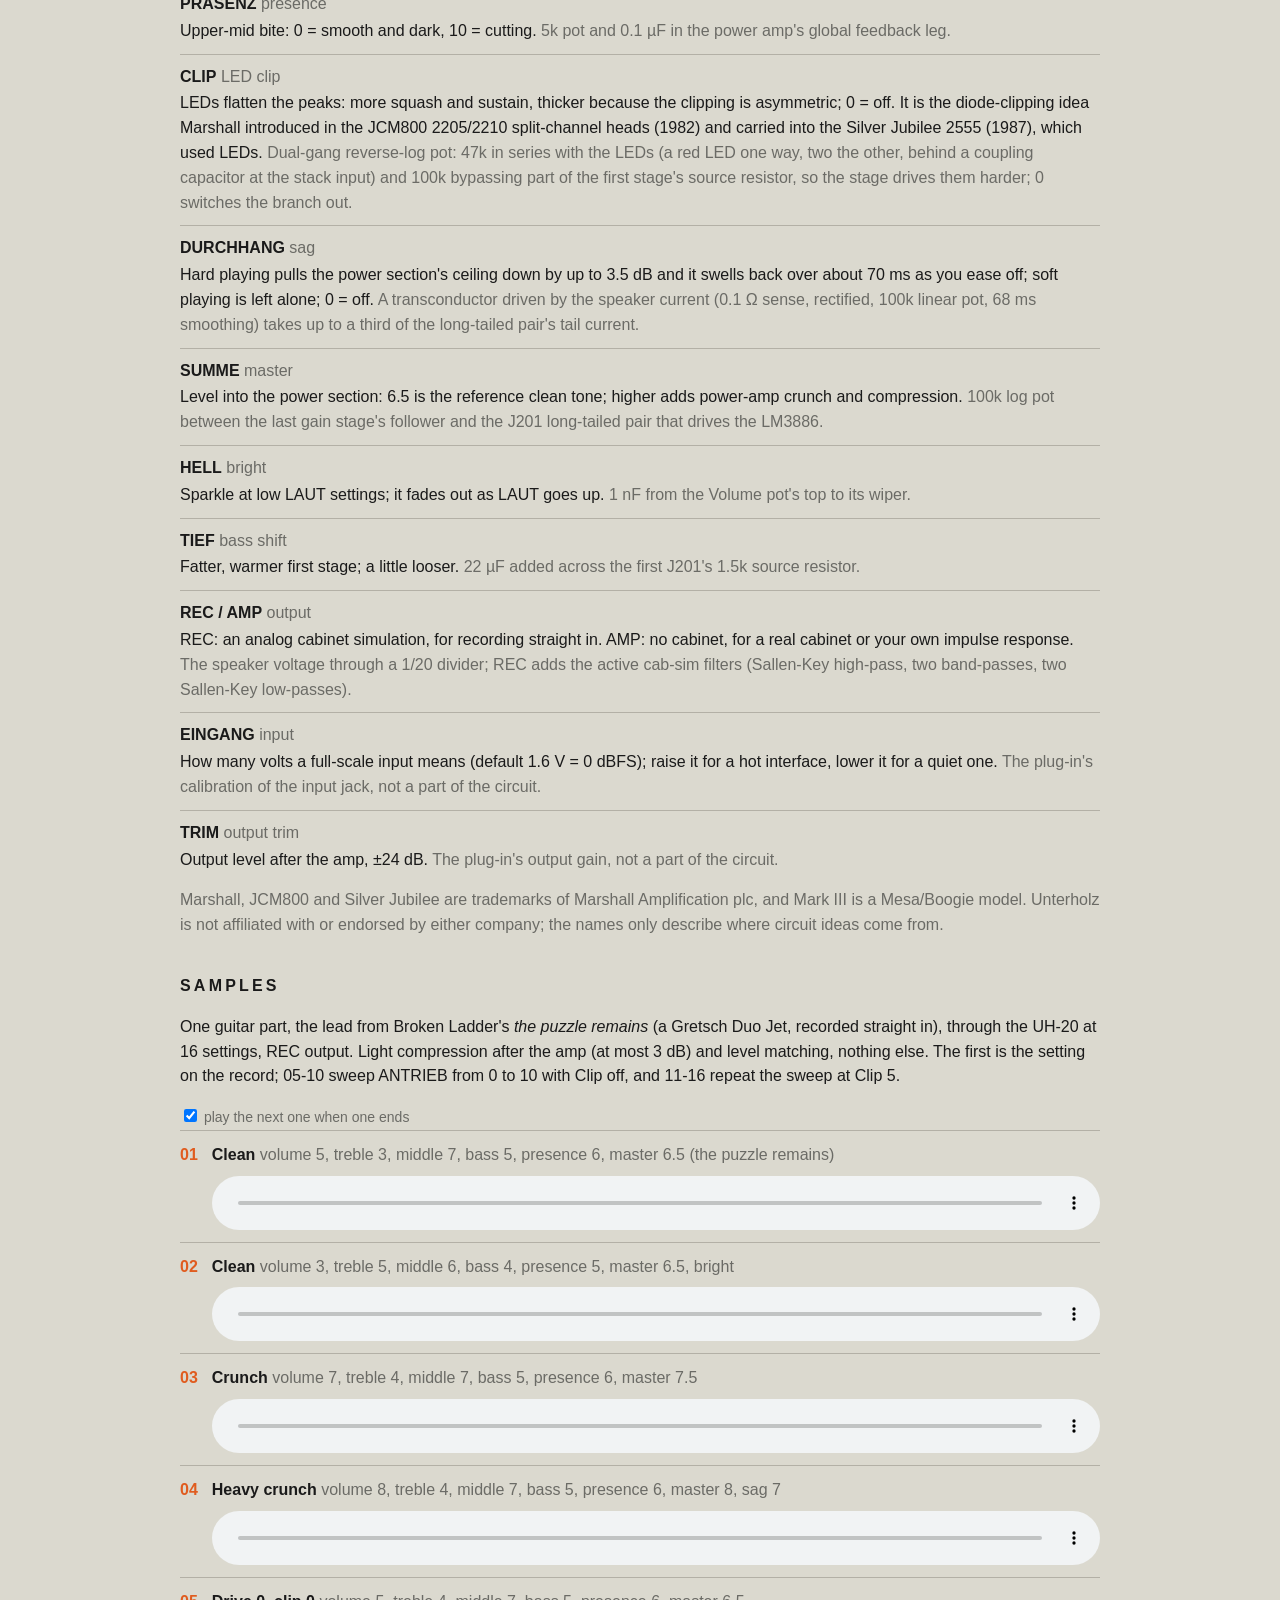
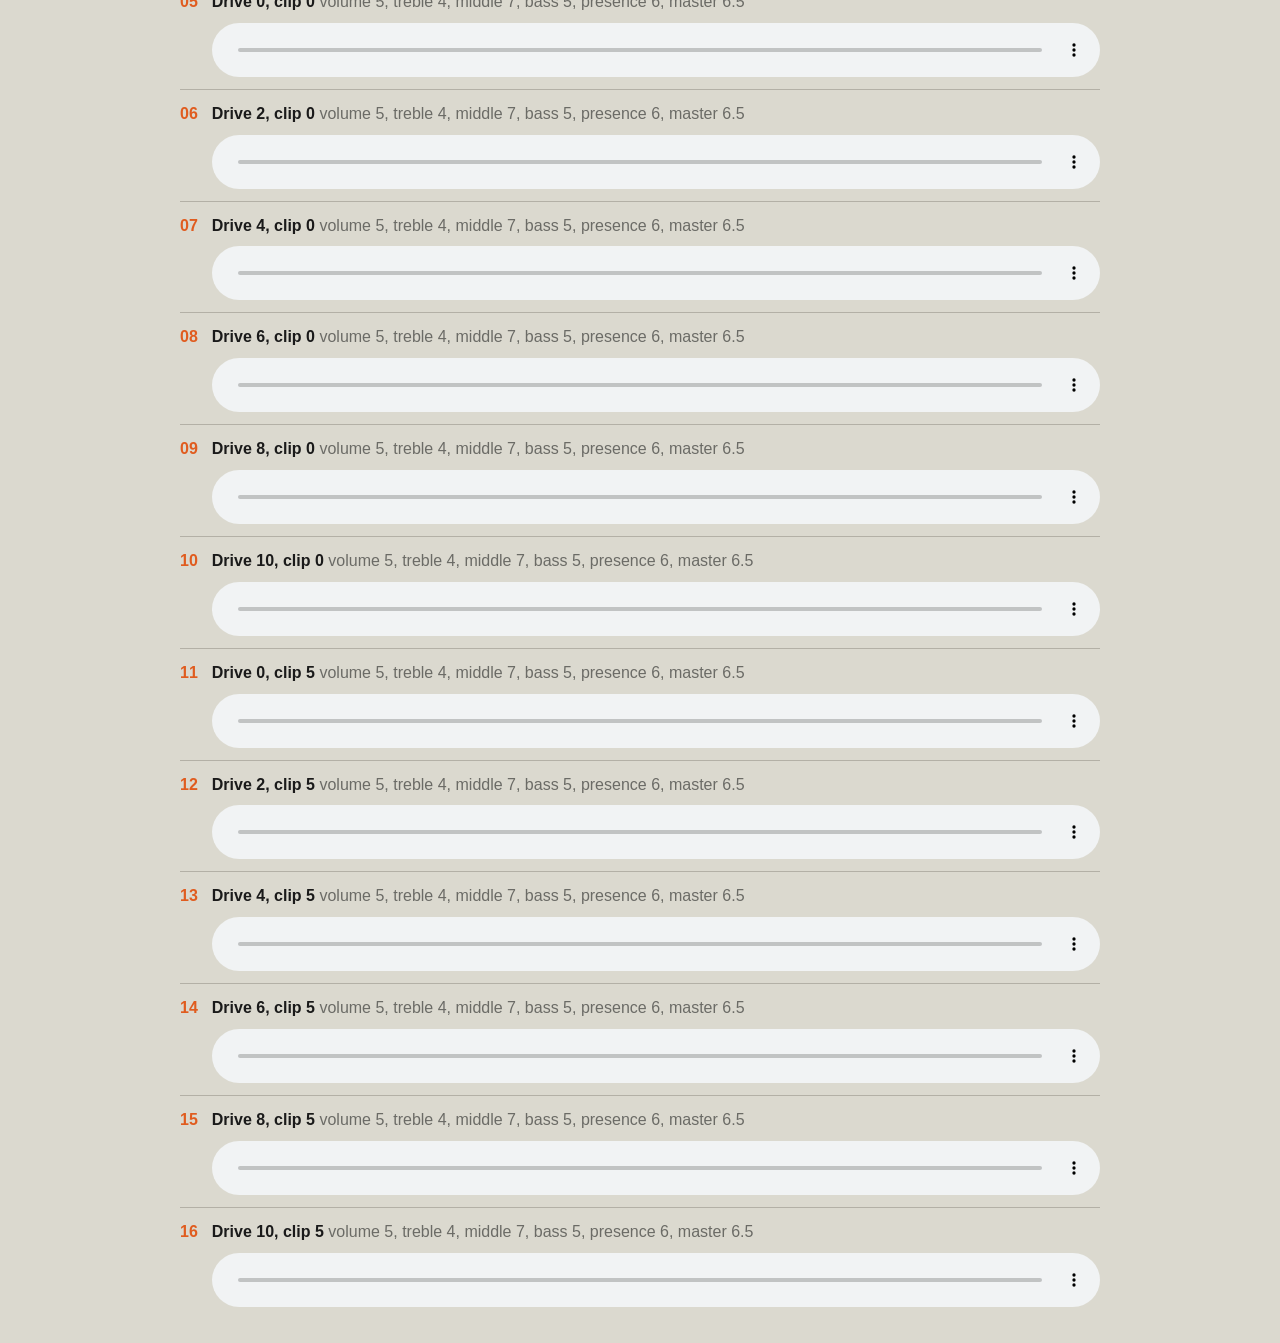
==== commit a895d53a: "Samples 03 and 04 are crunch, not clean Measured at 196 Hz through the AMP output: 03 is 26% THD at " ====
--- a/docs/index.html
+++ b/docs/index.html
@@ -56,8 +56,8 @@
 <ol class="smp">
 <li><div class="n">01</div><div class="t"><b>Clean</b> <span>volume 5, treble 3, middle 7, bass 5, presence 6, master 6.5 (the puzzle remains)</span><audio controls preload="none" src="samples/01%20Clean%20-%20volume%205%2C%20treble%203%2C%20middle%207%2C%20bass%205%2C%20presence%206%2C%20master%206.5%20%28the%20puzzle%20remains%29.opus"></audio></div></li>
 <li><div class="n">02</div><div class="t"><b>Clean</b> <span>volume 3, treble 5, middle 6, bass 4, presence 5, master 6.5, bright</span><audio controls preload="none" src="samples/02%20Clean%20-%20volume%203%2C%20treble%205%2C%20middle%206%2C%20bass%204%2C%20presence%205%2C%20master%206.5%2C%20bright.opus"></audio></div></li>
-<li><div class="n">03</div><div class="t"><b>Clean</b> <span>volume 7, treble 4, middle 7, bass 5, presence 6, master 7.5</span><audio controls preload="none" src="samples/03%20Clean%20-%20volume%207%2C%20treble%204%2C%20middle%207%2C%20bass%205%2C%20presence%206%2C%20master%207.5.opus"></audio></div></li>
-<li><div class="n">04</div><div class="t"><b>Clean</b> <span>volume 8, treble 4, middle 7, bass 5, presence 6, master 8, sag 7</span><audio controls preload="none" src="samples/04%20Clean%20-%20volume%208%2C%20treble%204%2C%20middle%207%2C%20bass%205%2C%20presence%206%2C%20master%208%2C%20sag%207.opus"></audio></div></li>
+<li><div class="n">03</div><div class="t"><b>Crunch</b> <span>volume 7, treble 4, middle 7, bass 5, presence 6, master 7.5</span><audio controls preload="none" src="samples/03%20Crunch%20-%20volume%207%2C%20treble%204%2C%20middle%207%2C%20bass%205%2C%20presence%206%2C%20master%207.5.opus"></audio></div></li>
+<li><div class="n">04</div><div class="t"><b>Heavy crunch</b> <span>volume 8, treble 4, middle 7, bass 5, presence 6, master 8, sag 7</span><audio controls preload="none" src="samples/04%20Heavy%20crunch%20-%20volume%208%2C%20treble%204%2C%20middle%207%2C%20bass%205%2C%20presence%206%2C%20master%208%2C%20sag%207.opus"></audio></div></li>
 <li><div class="n">05</div><div class="t"><b>Drive 0, clip 0</b> <span>volume 5, treble 4, middle 7, bass 5, presence 6, master 6.5</span><audio controls preload="none" src="samples/05%20Drive%200%2C%20clip%200%20-%20volume%205%2C%20treble%204%2C%20middle%207%2C%20bass%205%2C%20presence%206%2C%20master%206.5.opus"></audio></div></li>
 <li><div class="n">06</div><div class="t"><b>Drive 2, clip 0</b> <span>volume 5, treble 4, middle 7, bass 5, presence 6, master 6.5</span><audio controls preload="none" src="samples/06%20Drive%202%2C%20clip%200%20-%20volume%205%2C%20treble%204%2C%20middle%207%2C%20bass%205%2C%20presence%206%2C%20master%206.5.opus"></audio></div></li>
 <li><div class="n">07</div><div class="t"><b>Drive 4, clip 0</b> <span>volume 5, treble 4, middle 7, bass 5, presence 6, master 6.5</span><audio controls preload="none" src="samples/07%20Drive%204%2C%20clip%200%20-%20volume%205%2C%20treble%204%2C%20middle%207%2C%20bass%205%2C%20presence%206%2C%20master%206.5.opus"></audio></div></li>
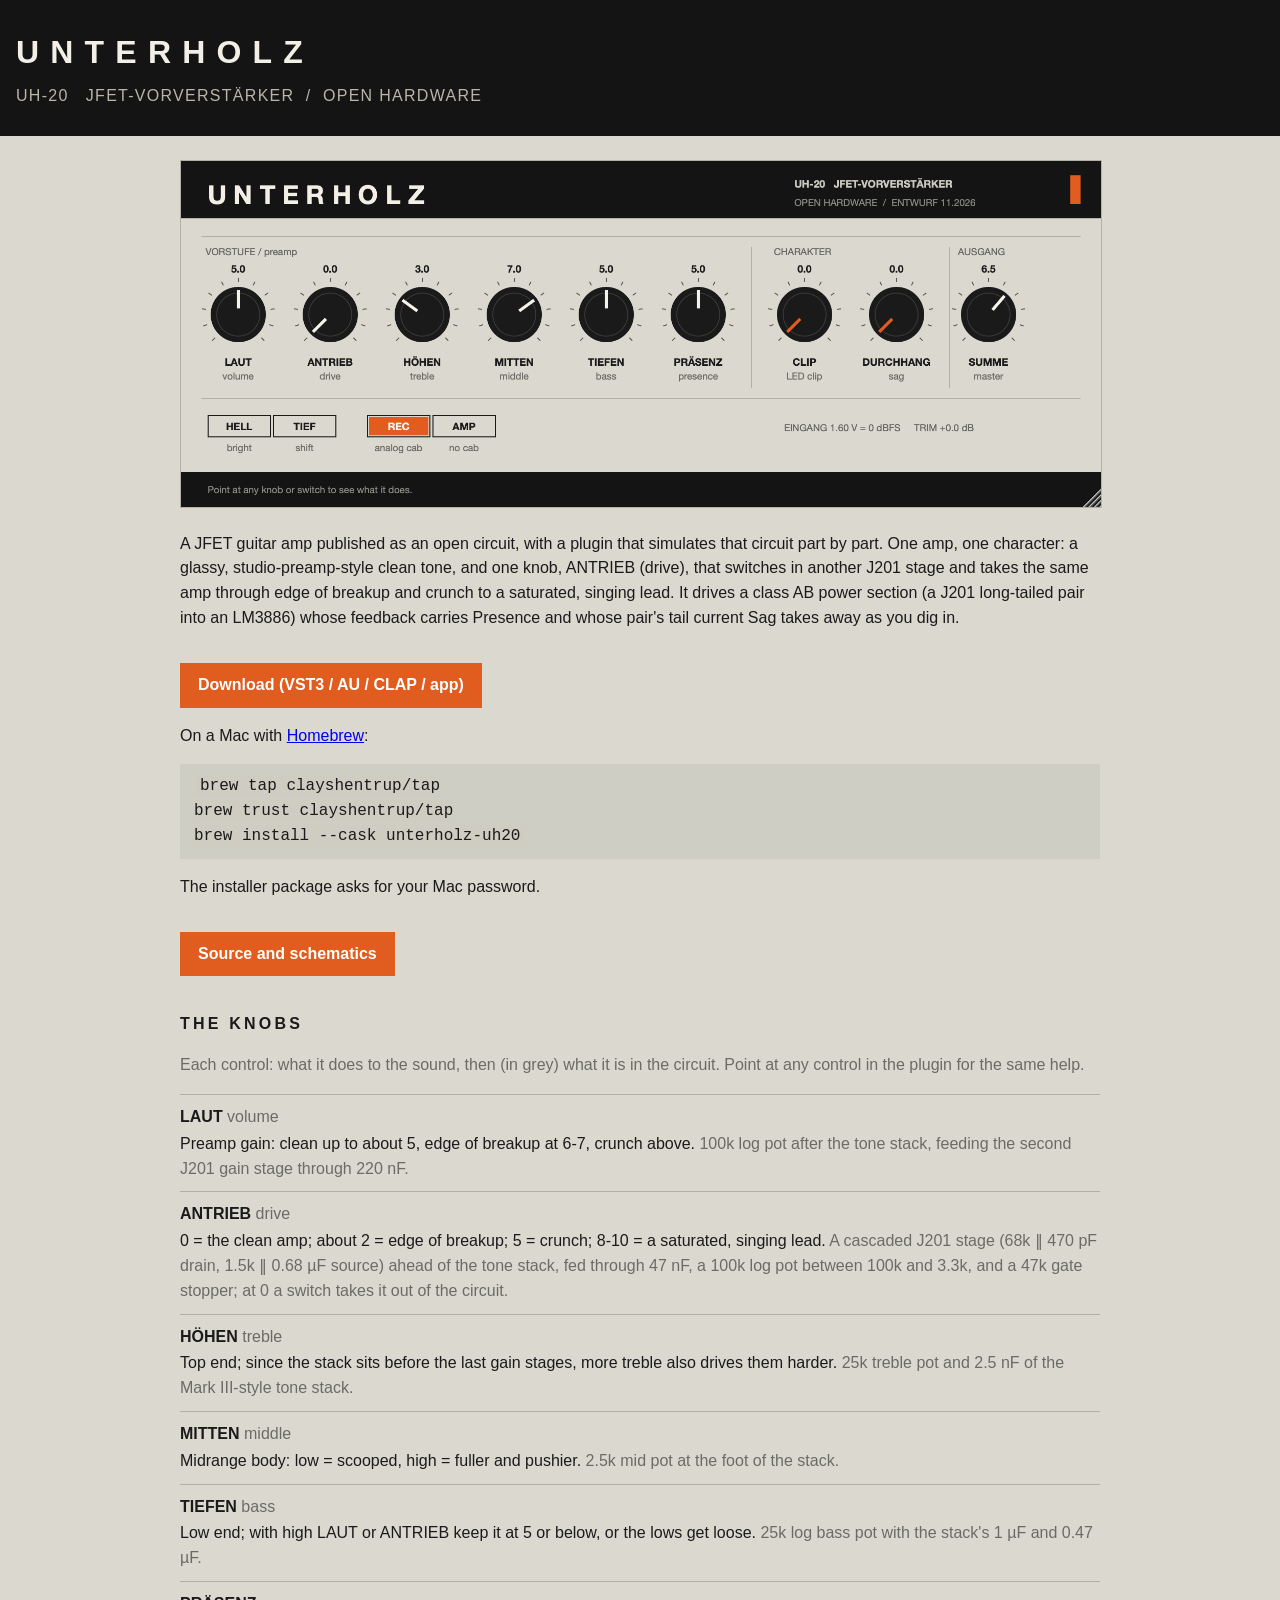
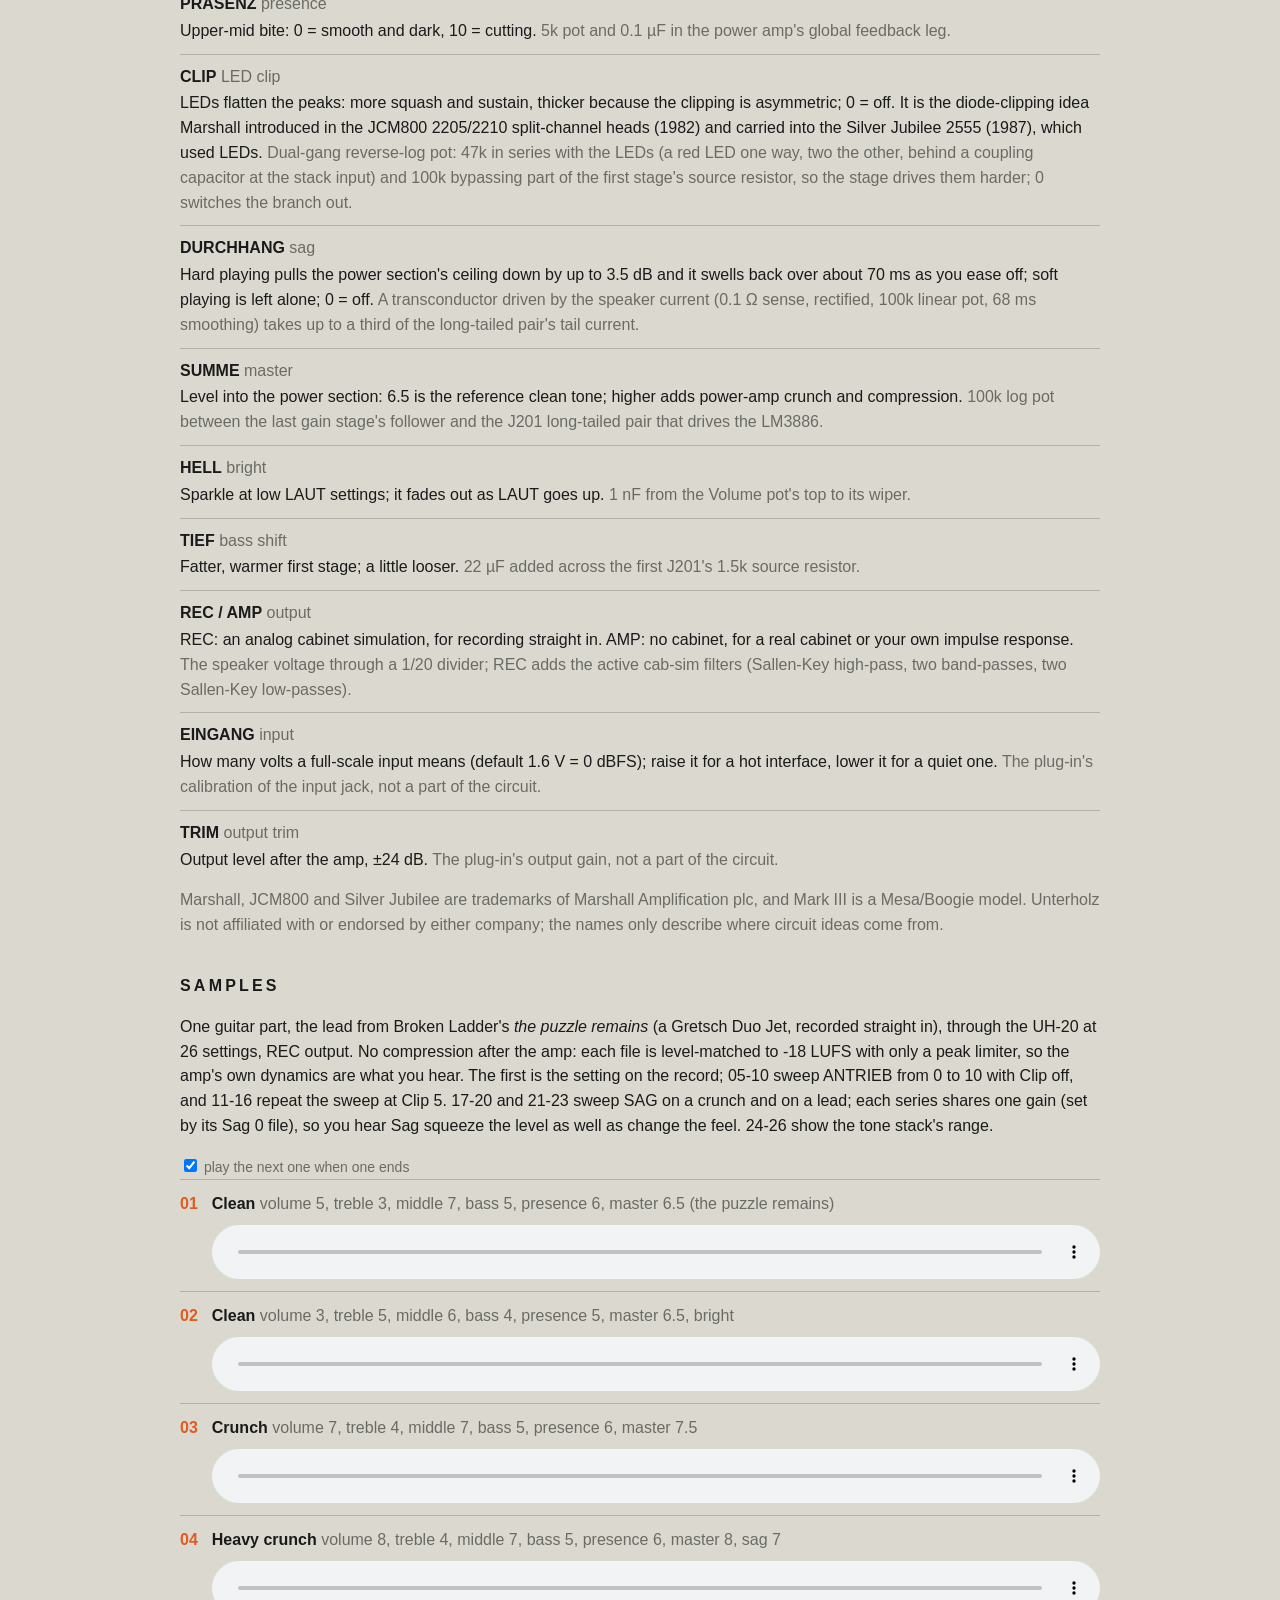
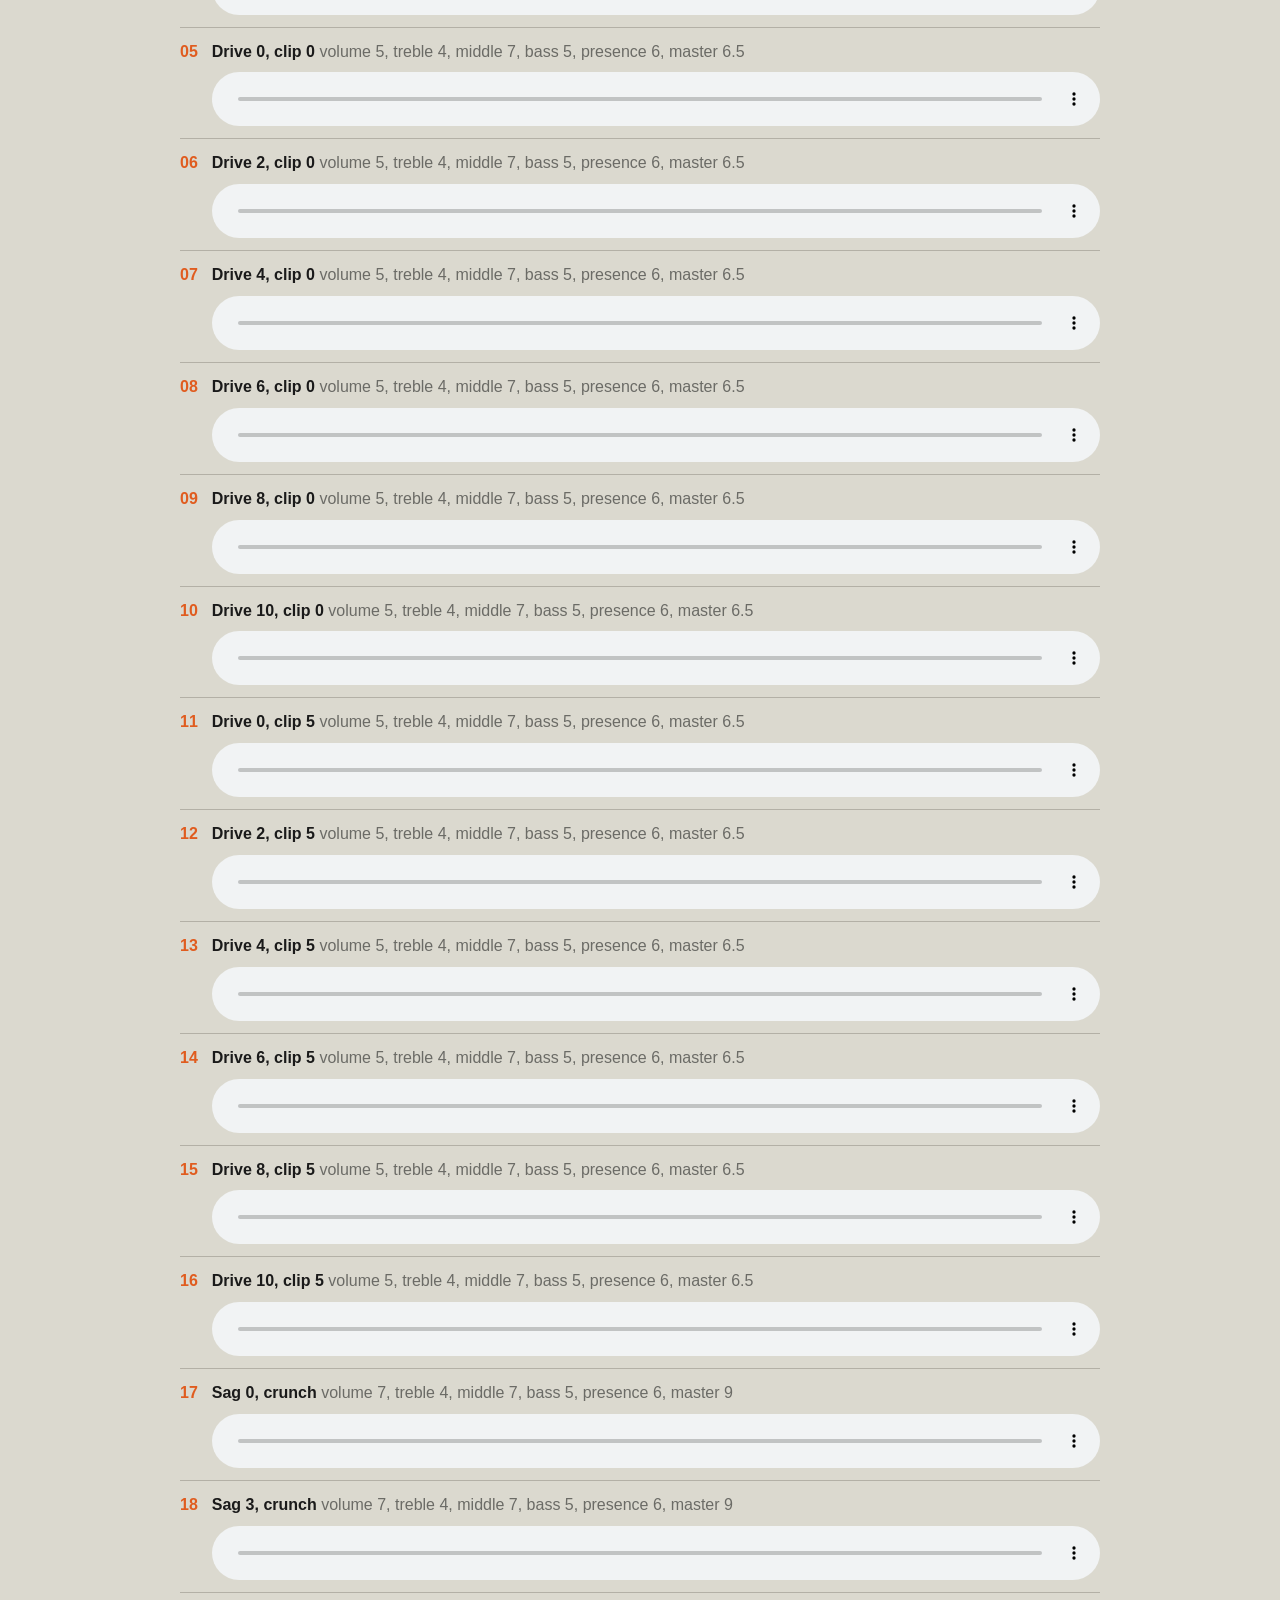
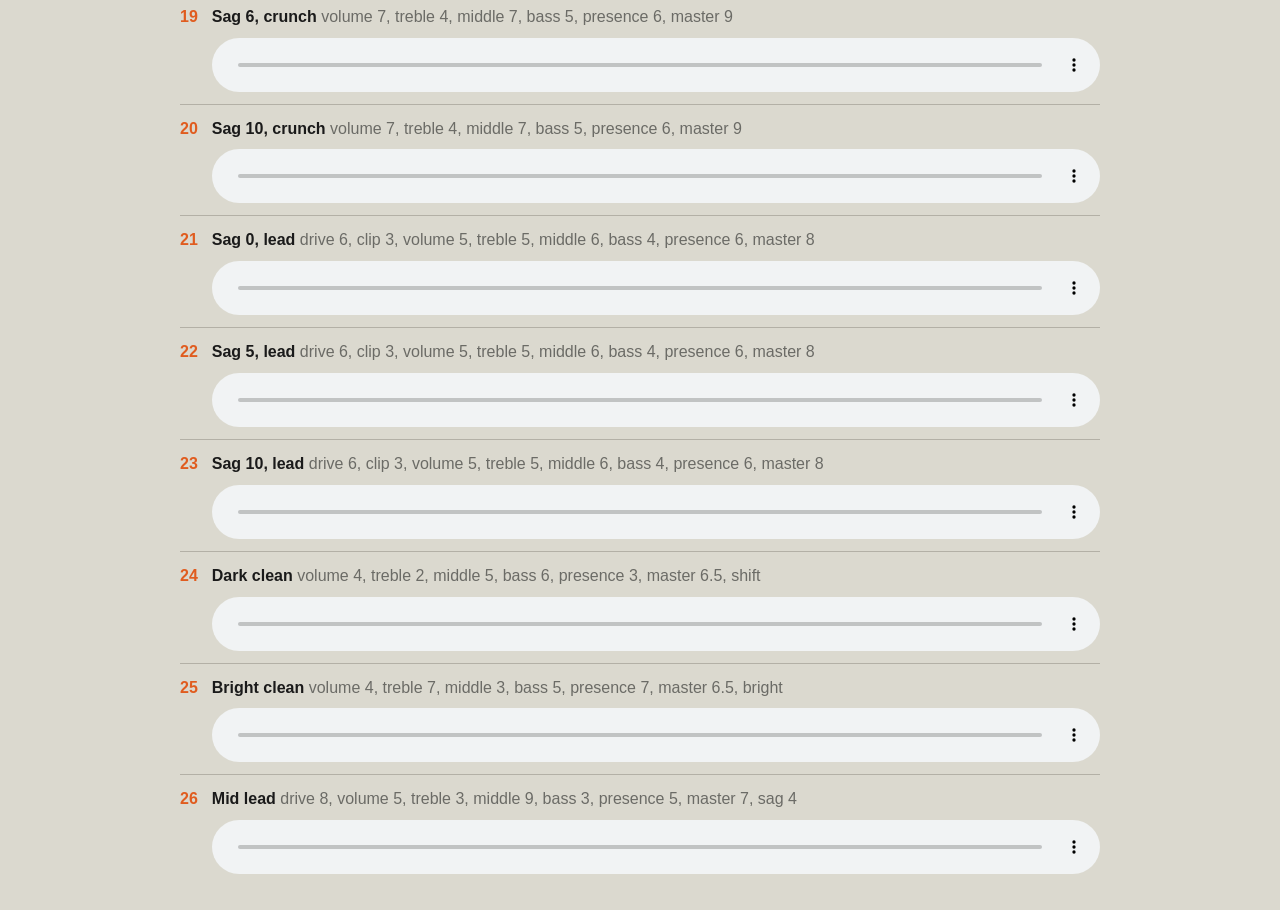
==== commit 4829ef44: "Samples: Sag series, more tone variety, no compression after the amp - 17-20 sweep Sag 0/3/6/10 on a" ====
--- a/docs/index.html
+++ b/docs/index.html
@@ -51,7 +51,7 @@
 <p class="mut">Marshall, JCM800 and Silver Jubilee are trademarks of Marshall Amplification plc, and Mark III is a Mesa/Boogie model. Unterholz is not affiliated with or endorsed by either company; the names only describe where circuit ideas come from.</p></section>
 
 <section id="samples"><h2>SAMPLES</h2>
-<p>One guitar part, the lead from Broken Ladder's <i>the puzzle remains</i> (a Gretsch Duo Jet, recorded straight in), through the UH-20 at 16 settings, REC output. Light compression after the amp (at most 3 dB) and level matching, nothing else. The first is the setting on the record; 05-10 sweep ANTRIEB from 0 to 10 with Clip off, and 11-16 repeat the sweep at Clip 5.</p>
+<p>One guitar part, the lead from Broken Ladder's <i>the puzzle remains</i> (a Gretsch Duo Jet, recorded straight in), through the UH-20 at 26 settings, REC output. No compression after the amp: each file is level-matched to -18 LUFS with only a peak limiter, so the amp's own dynamics are what you hear. The first is the setting on the record; 05-10 sweep ANTRIEB from 0 to 10 with Clip off, and 11-16 repeat the sweep at Clip 5. 17-20 and 21-23 sweep SAG on a crunch and on a lead; each series shares one gain (set by its Sag 0 file), so you hear Sag squeeze the level as well as change the feel. 24-26 show the tone stack's range.</p>
 <label><input type="checkbox" id="cont" checked> play the next one when one ends</label>
 <ol class="smp">
 <li><div class="n">01</div><div class="t"><b>Clean</b> <span>volume 5, treble 3, middle 7, bass 5, presence 6, master 6.5 (the puzzle remains)</span><audio controls preload="none" src="samples/01%20Clean%20-%20volume%205%2C%20treble%203%2C%20middle%207%2C%20bass%205%2C%20presence%206%2C%20master%206.5%20%28the%20puzzle%20remains%29.opus"></audio></div></li>
@@ -70,6 +70,16 @@
 <li><div class="n">14</div><div class="t"><b>Drive 6, clip 5</b> <span>volume 5, treble 4, middle 7, bass 5, presence 6, master 6.5</span><audio controls preload="none" src="samples/14%20Drive%206%2C%20clip%205%20-%20volume%205%2C%20treble%204%2C%20middle%207%2C%20bass%205%2C%20presence%206%2C%20master%206.5.opus"></audio></div></li>
 <li><div class="n">15</div><div class="t"><b>Drive 8, clip 5</b> <span>volume 5, treble 4, middle 7, bass 5, presence 6, master 6.5</span><audio controls preload="none" src="samples/15%20Drive%208%2C%20clip%205%20-%20volume%205%2C%20treble%204%2C%20middle%207%2C%20bass%205%2C%20presence%206%2C%20master%206.5.opus"></audio></div></li>
 <li><div class="n">16</div><div class="t"><b>Drive 10, clip 5</b> <span>volume 5, treble 4, middle 7, bass 5, presence 6, master 6.5</span><audio controls preload="none" src="samples/16%20Drive%2010%2C%20clip%205%20-%20volume%205%2C%20treble%204%2C%20middle%207%2C%20bass%205%2C%20presence%206%2C%20master%206.5.opus"></audio></div></li>
+<li><div class="n">17</div><div class="t"><b>Sag 0, crunch</b> <span>volume 7, treble 4, middle 7, bass 5, presence 6, master 9</span><audio controls preload="none" src="samples/17%20Sag%200%2C%20crunch%20-%20volume%207%2C%20treble%204%2C%20middle%207%2C%20bass%205%2C%20presence%206%2C%20master%209.opus"></audio></div></li>
+<li><div class="n">18</div><div class="t"><b>Sag 3, crunch</b> <span>volume 7, treble 4, middle 7, bass 5, presence 6, master 9</span><audio controls preload="none" src="samples/18%20Sag%203%2C%20crunch%20-%20volume%207%2C%20treble%204%2C%20middle%207%2C%20bass%205%2C%20presence%206%2C%20master%209.opus"></audio></div></li>
+<li><div class="n">19</div><div class="t"><b>Sag 6, crunch</b> <span>volume 7, treble 4, middle 7, bass 5, presence 6, master 9</span><audio controls preload="none" src="samples/19%20Sag%206%2C%20crunch%20-%20volume%207%2C%20treble%204%2C%20middle%207%2C%20bass%205%2C%20presence%206%2C%20master%209.opus"></audio></div></li>
+<li><div class="n">20</div><div class="t"><b>Sag 10, crunch</b> <span>volume 7, treble 4, middle 7, bass 5, presence 6, master 9</span><audio controls preload="none" src="samples/20%20Sag%2010%2C%20crunch%20-%20volume%207%2C%20treble%204%2C%20middle%207%2C%20bass%205%2C%20presence%206%2C%20master%209.opus"></audio></div></li>
+<li><div class="n">21</div><div class="t"><b>Sag 0, lead</b> <span>drive 6, clip 3, volume 5, treble 5, middle 6, bass 4, presence 6, master 8</span><audio controls preload="none" src="samples/21%20Sag%200%2C%20lead%20-%20drive%206%2C%20clip%203%2C%20volume%205%2C%20treble%205%2C%20middle%206%2C%20bass%204%2C%20presence%206%2C%20master%208.opus"></audio></div></li>
+<li><div class="n">22</div><div class="t"><b>Sag 5, lead</b> <span>drive 6, clip 3, volume 5, treble 5, middle 6, bass 4, presence 6, master 8</span><audio controls preload="none" src="samples/22%20Sag%205%2C%20lead%20-%20drive%206%2C%20clip%203%2C%20volume%205%2C%20treble%205%2C%20middle%206%2C%20bass%204%2C%20presence%206%2C%20master%208.opus"></audio></div></li>
+<li><div class="n">23</div><div class="t"><b>Sag 10, lead</b> <span>drive 6, clip 3, volume 5, treble 5, middle 6, bass 4, presence 6, master 8</span><audio controls preload="none" src="samples/23%20Sag%2010%2C%20lead%20-%20drive%206%2C%20clip%203%2C%20volume%205%2C%20treble%205%2C%20middle%206%2C%20bass%204%2C%20presence%206%2C%20master%208.opus"></audio></div></li>
+<li><div class="n">24</div><div class="t"><b>Dark clean</b> <span>volume 4, treble 2, middle 5, bass 6, presence 3, master 6.5, shift</span><audio controls preload="none" src="samples/24%20Dark%20clean%20-%20volume%204%2C%20treble%202%2C%20middle%205%2C%20bass%206%2C%20presence%203%2C%20master%206.5%2C%20shift.opus"></audio></div></li>
+<li><div class="n">25</div><div class="t"><b>Bright clean</b> <span>volume 4, treble 7, middle 3, bass 5, presence 7, master 6.5, bright</span><audio controls preload="none" src="samples/25%20Bright%20clean%20-%20volume%204%2C%20treble%207%2C%20middle%203%2C%20bass%205%2C%20presence%207%2C%20master%206.5%2C%20bright.opus"></audio></div></li>
+<li><div class="n">26</div><div class="t"><b>Mid lead</b> <span>drive 8, volume 5, treble 3, middle 9, bass 3, presence 5, master 7, sag 4</span><audio controls preload="none" src="samples/26%20Mid%20lead%20-%20drive%208%2C%20volume%205%2C%20treble%203%2C%20middle%209%2C%20bass%203%2C%20presence%205%2C%20master%207%2C%20sag%204.opus"></audio></div></li>
 </ol></section>
 <script>
 document.addEventListener('play', e => { document.querySelectorAll('audio').forEach(a => { if (a !== e.target) a.pause(); }); }, true);
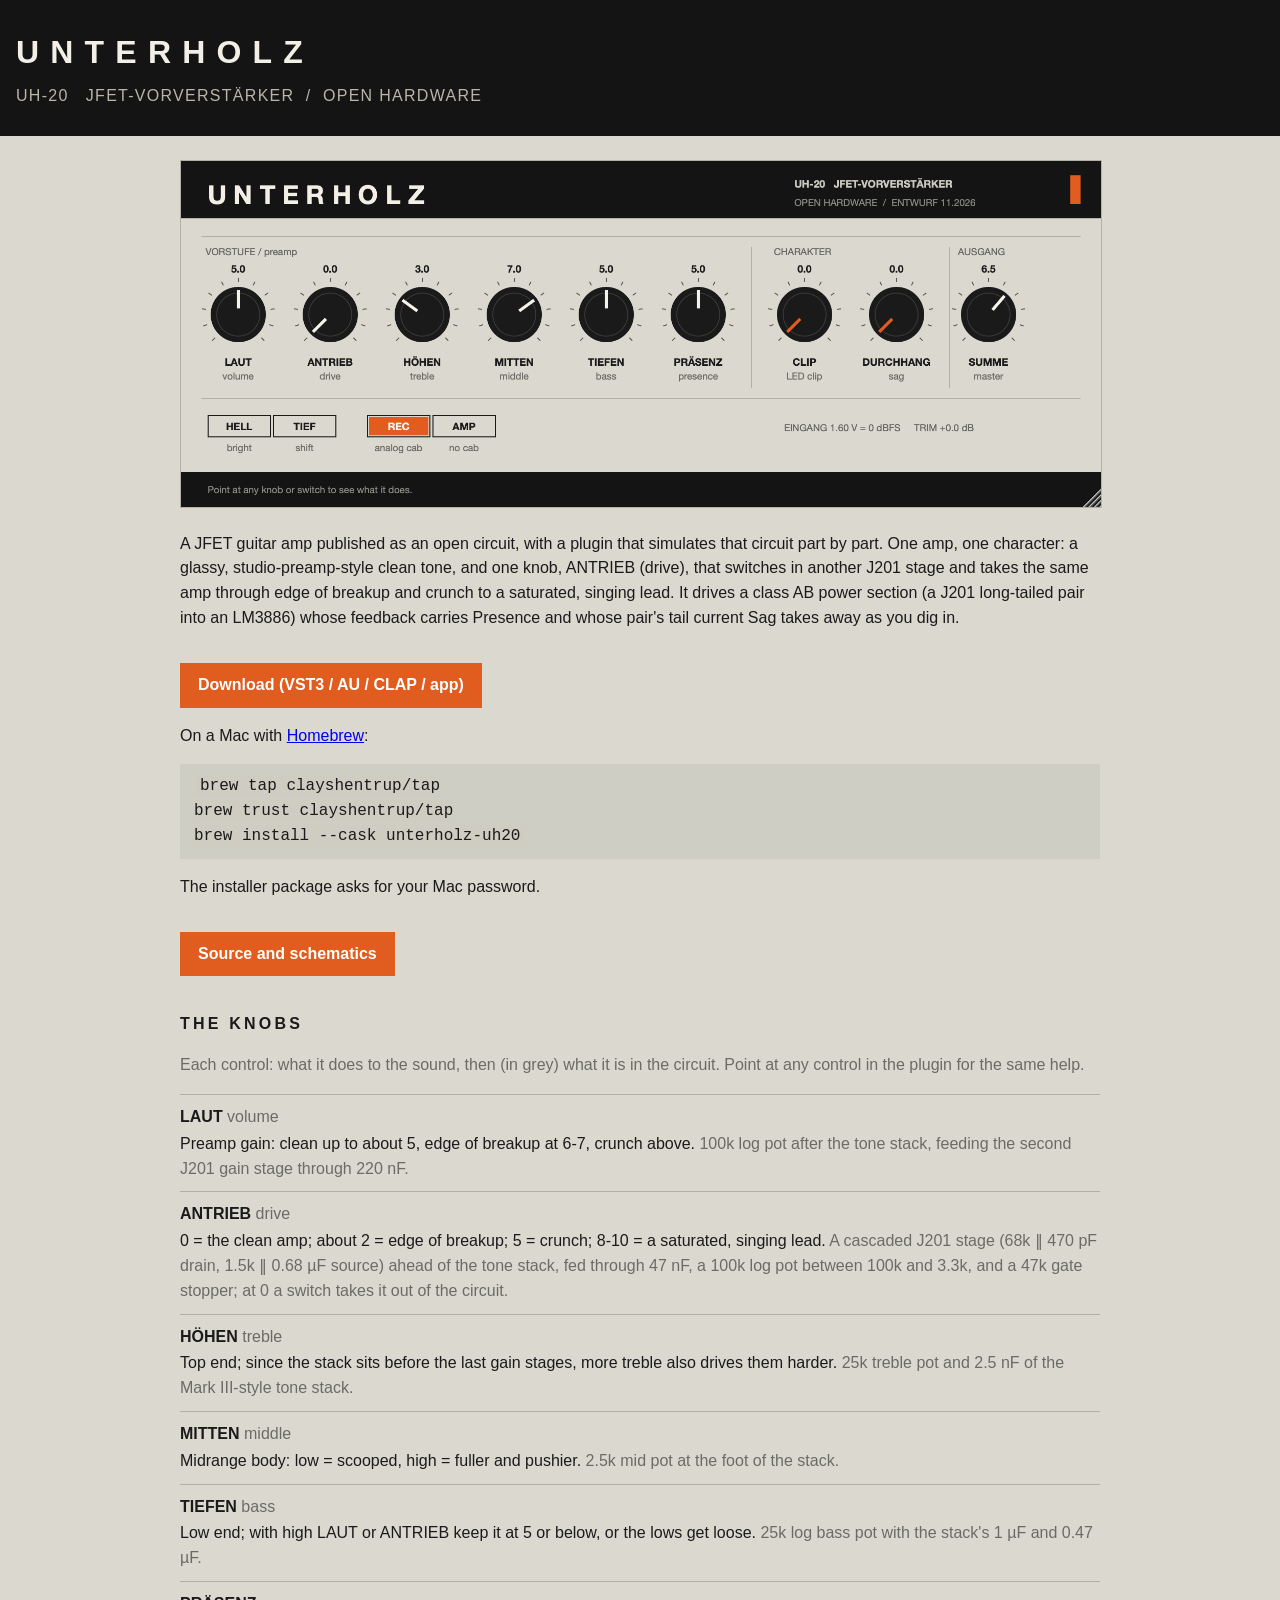
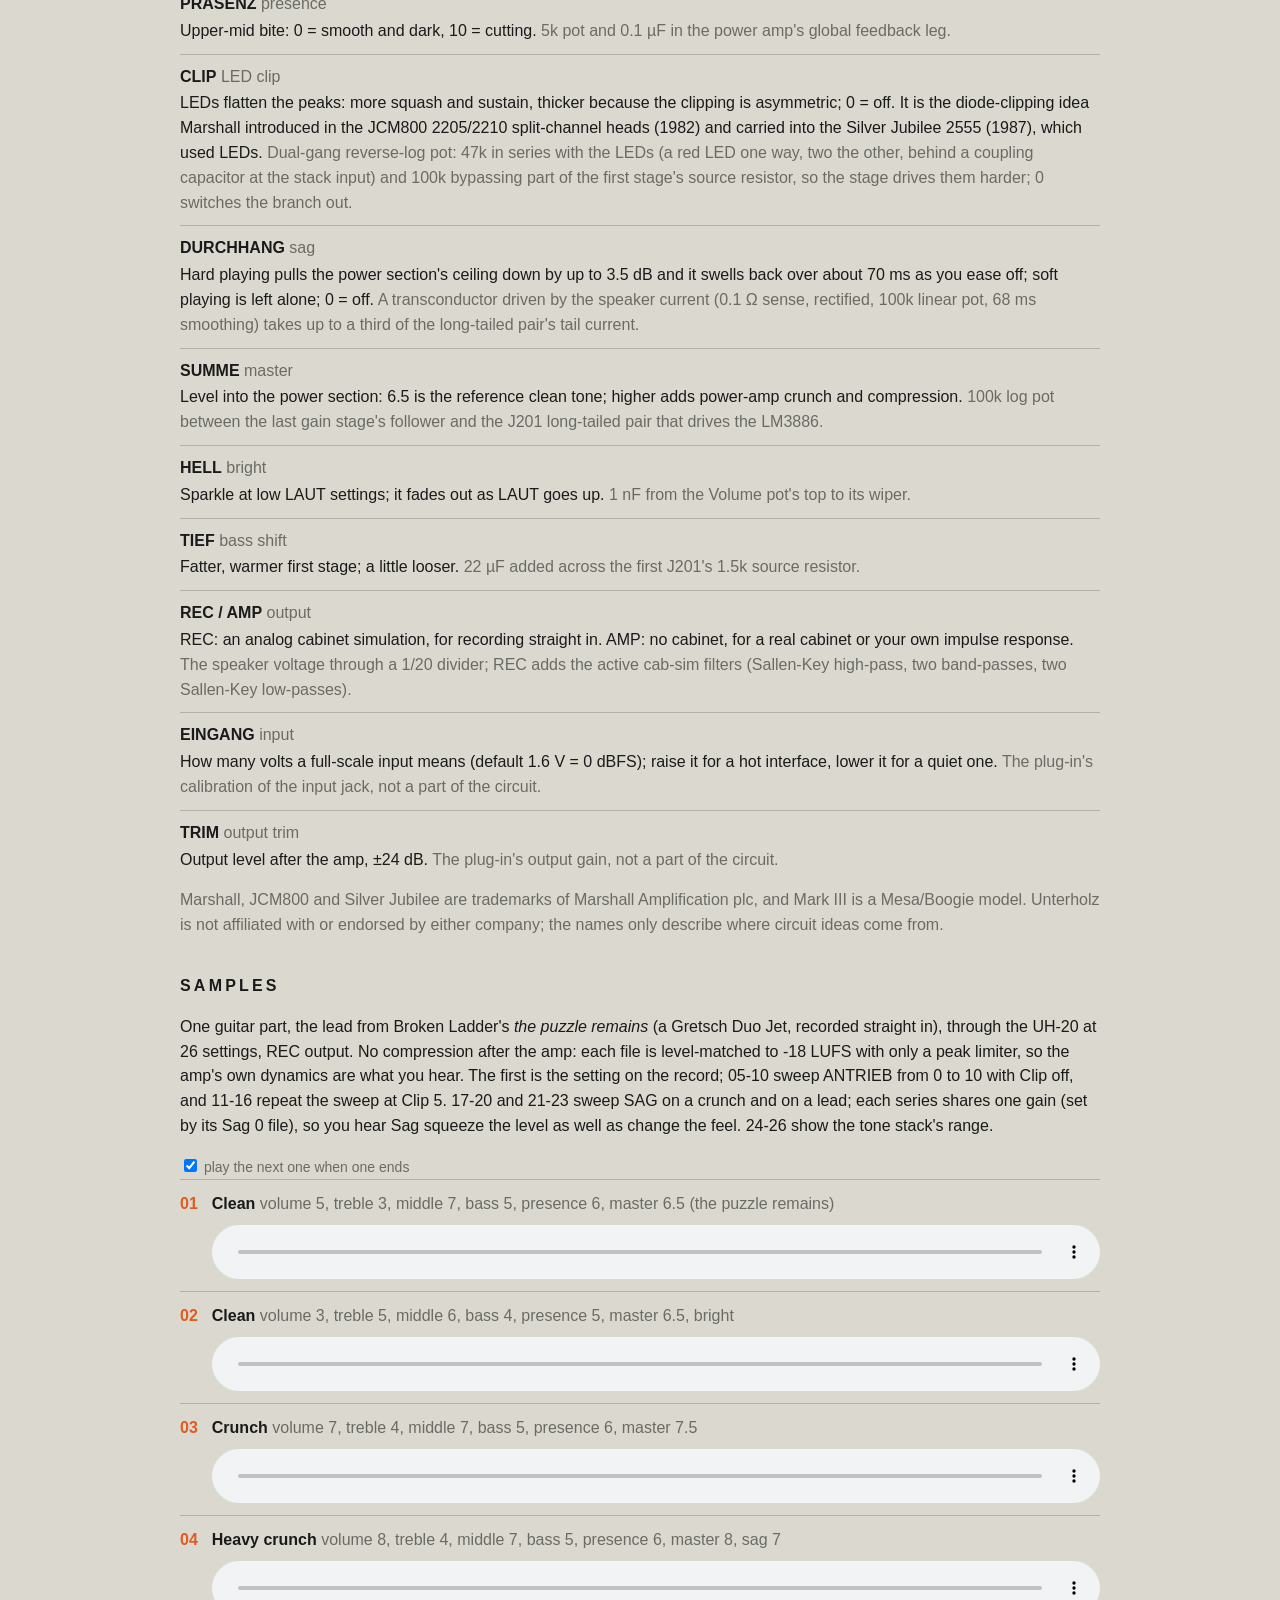
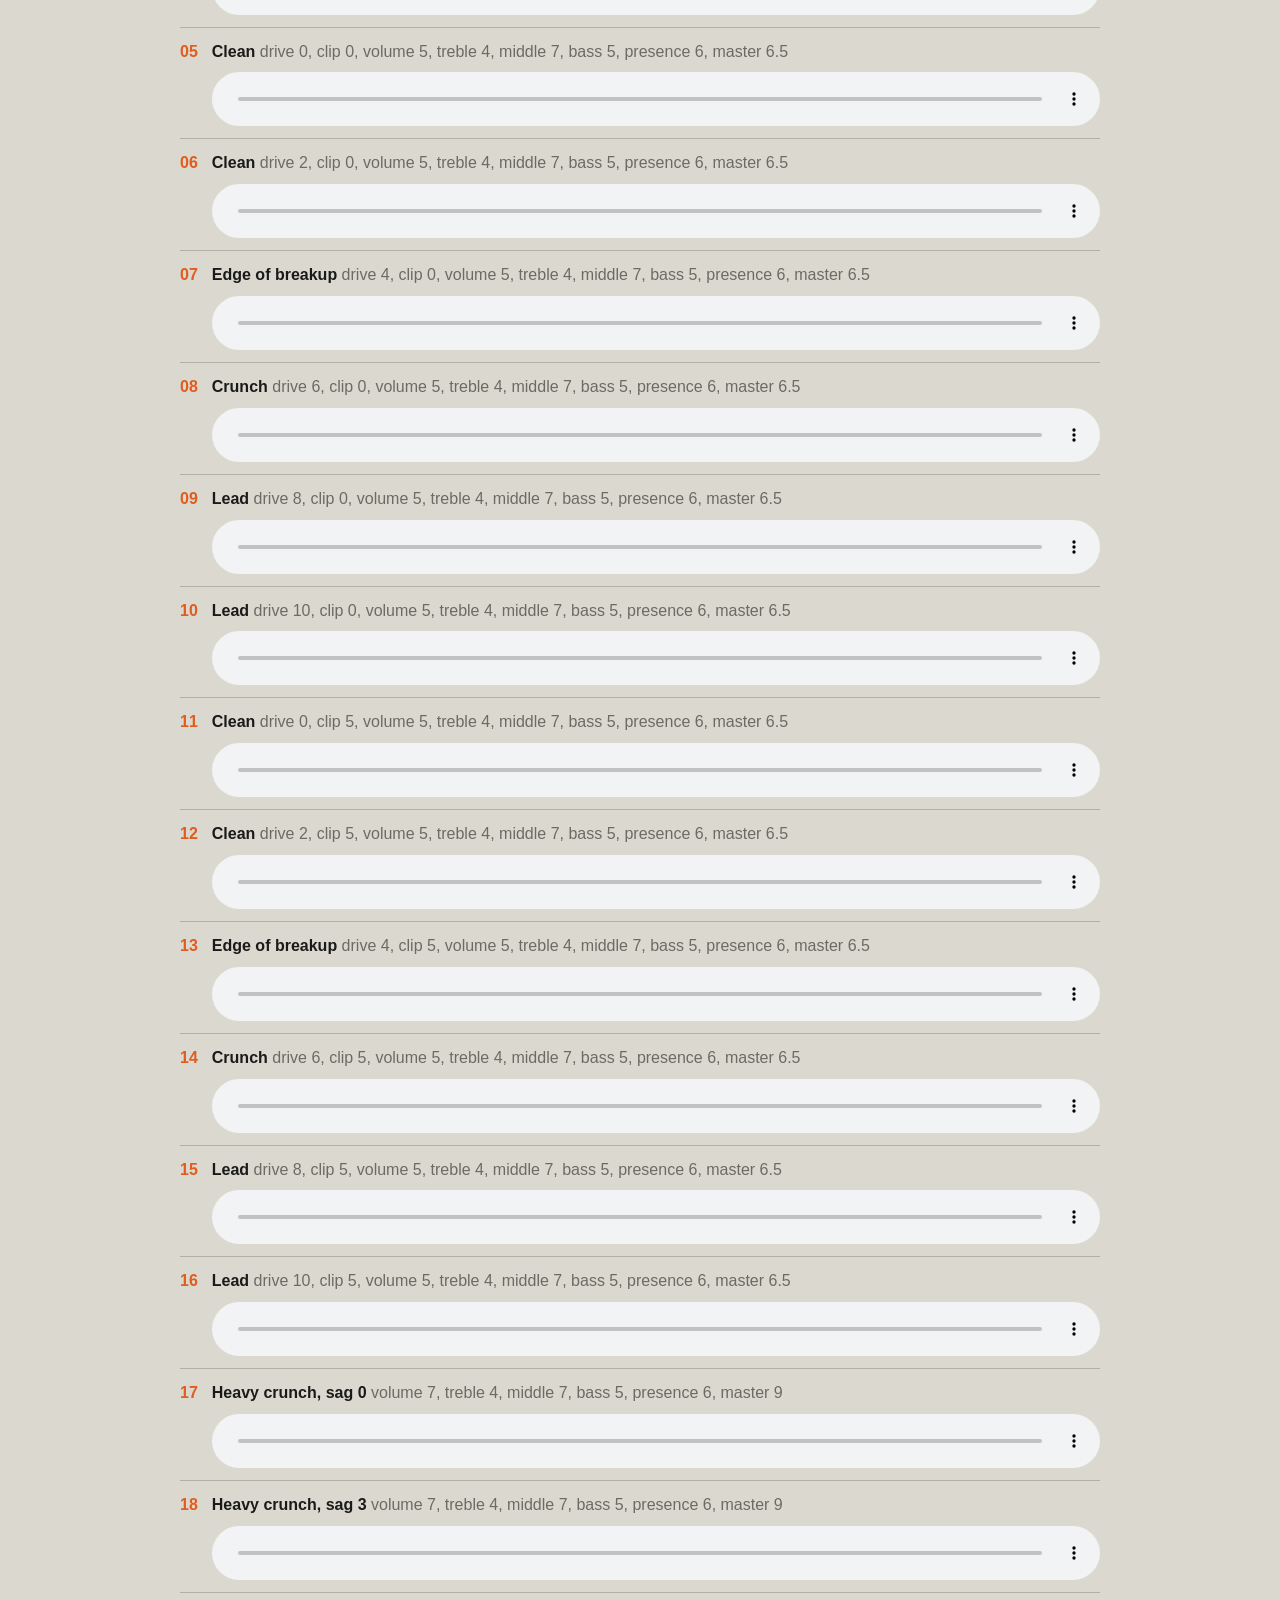
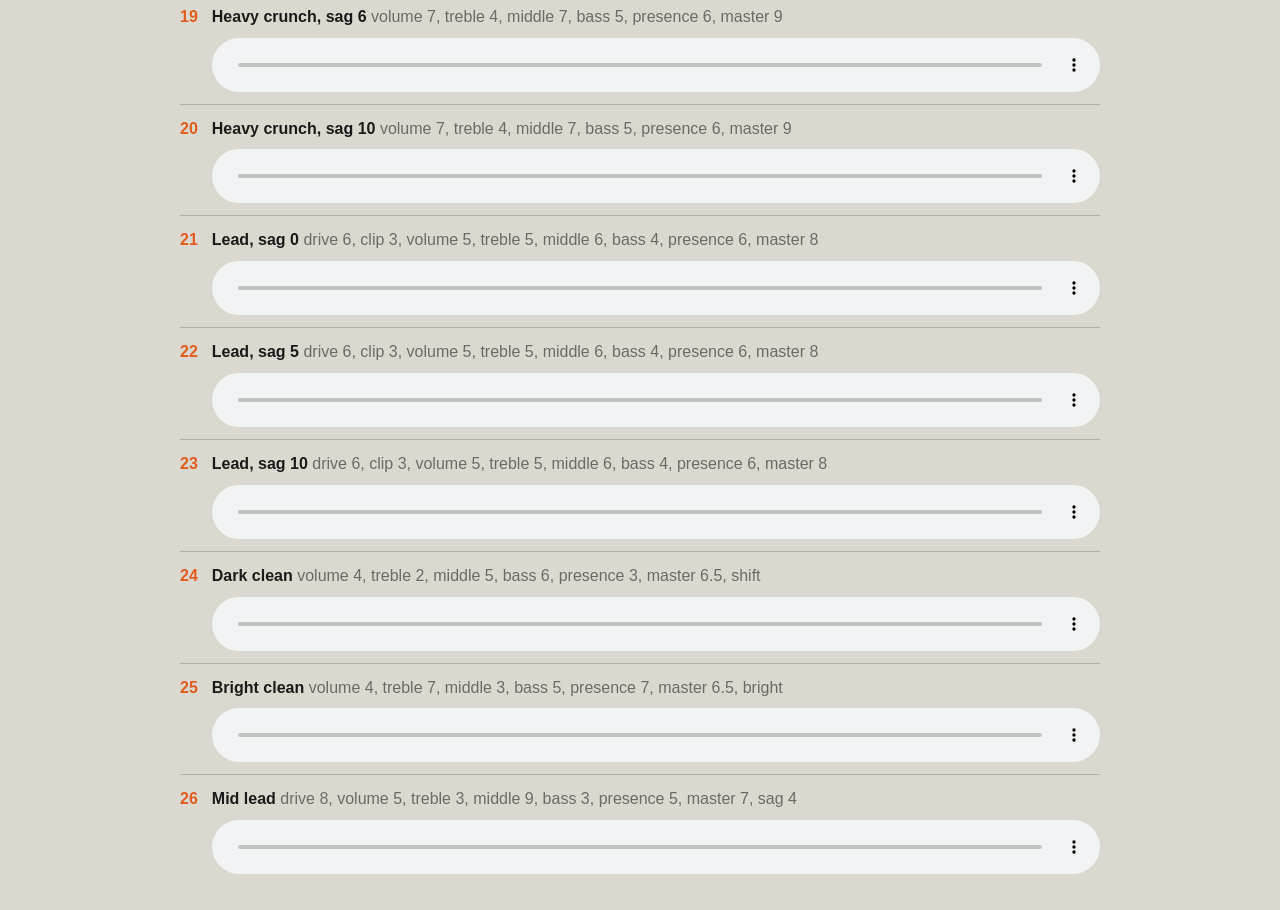
==== commit 109c2716: "Sample names say what each setting measurably is, and CI checks it 05 was named "Drive 0" but is cle" ====
--- a/docs/index.html
+++ b/docs/index.html
@@ -58,25 +58,25 @@
 <li><div class="n">02</div><div class="t"><b>Clean</b> <span>volume 3, treble 5, middle 6, bass 4, presence 5, master 6.5, bright</span><audio controls preload="none" src="samples/02%20Clean%20-%20volume%203%2C%20treble%205%2C%20middle%206%2C%20bass%204%2C%20presence%205%2C%20master%206.5%2C%20bright.opus"></audio></div></li>
 <li><div class="n">03</div><div class="t"><b>Crunch</b> <span>volume 7, treble 4, middle 7, bass 5, presence 6, master 7.5</span><audio controls preload="none" src="samples/03%20Crunch%20-%20volume%207%2C%20treble%204%2C%20middle%207%2C%20bass%205%2C%20presence%206%2C%20master%207.5.opus"></audio></div></li>
 <li><div class="n">04</div><div class="t"><b>Heavy crunch</b> <span>volume 8, treble 4, middle 7, bass 5, presence 6, master 8, sag 7</span><audio controls preload="none" src="samples/04%20Heavy%20crunch%20-%20volume%208%2C%20treble%204%2C%20middle%207%2C%20bass%205%2C%20presence%206%2C%20master%208%2C%20sag%207.opus"></audio></div></li>
-<li><div class="n">05</div><div class="t"><b>Drive 0, clip 0</b> <span>volume 5, treble 4, middle 7, bass 5, presence 6, master 6.5</span><audio controls preload="none" src="samples/05%20Drive%200%2C%20clip%200%20-%20volume%205%2C%20treble%204%2C%20middle%207%2C%20bass%205%2C%20presence%206%2C%20master%206.5.opus"></audio></div></li>
-<li><div class="n">06</div><div class="t"><b>Drive 2, clip 0</b> <span>volume 5, treble 4, middle 7, bass 5, presence 6, master 6.5</span><audio controls preload="none" src="samples/06%20Drive%202%2C%20clip%200%20-%20volume%205%2C%20treble%204%2C%20middle%207%2C%20bass%205%2C%20presence%206%2C%20master%206.5.opus"></audio></div></li>
-<li><div class="n">07</div><div class="t"><b>Drive 4, clip 0</b> <span>volume 5, treble 4, middle 7, bass 5, presence 6, master 6.5</span><audio controls preload="none" src="samples/07%20Drive%204%2C%20clip%200%20-%20volume%205%2C%20treble%204%2C%20middle%207%2C%20bass%205%2C%20presence%206%2C%20master%206.5.opus"></audio></div></li>
-<li><div class="n">08</div><div class="t"><b>Drive 6, clip 0</b> <span>volume 5, treble 4, middle 7, bass 5, presence 6, master 6.5</span><audio controls preload="none" src="samples/08%20Drive%206%2C%20clip%200%20-%20volume%205%2C%20treble%204%2C%20middle%207%2C%20bass%205%2C%20presence%206%2C%20master%206.5.opus"></audio></div></li>
-<li><div class="n">09</div><div class="t"><b>Drive 8, clip 0</b> <span>volume 5, treble 4, middle 7, bass 5, presence 6, master 6.5</span><audio controls preload="none" src="samples/09%20Drive%208%2C%20clip%200%20-%20volume%205%2C%20treble%204%2C%20middle%207%2C%20bass%205%2C%20presence%206%2C%20master%206.5.opus"></audio></div></li>
-<li><div class="n">10</div><div class="t"><b>Drive 10, clip 0</b> <span>volume 5, treble 4, middle 7, bass 5, presence 6, master 6.5</span><audio controls preload="none" src="samples/10%20Drive%2010%2C%20clip%200%20-%20volume%205%2C%20treble%204%2C%20middle%207%2C%20bass%205%2C%20presence%206%2C%20master%206.5.opus"></audio></div></li>
-<li><div class="n">11</div><div class="t"><b>Drive 0, clip 5</b> <span>volume 5, treble 4, middle 7, bass 5, presence 6, master 6.5</span><audio controls preload="none" src="samples/11%20Drive%200%2C%20clip%205%20-%20volume%205%2C%20treble%204%2C%20middle%207%2C%20bass%205%2C%20presence%206%2C%20master%206.5.opus"></audio></div></li>
-<li><div class="n">12</div><div class="t"><b>Drive 2, clip 5</b> <span>volume 5, treble 4, middle 7, bass 5, presence 6, master 6.5</span><audio controls preload="none" src="samples/12%20Drive%202%2C%20clip%205%20-%20volume%205%2C%20treble%204%2C%20middle%207%2C%20bass%205%2C%20presence%206%2C%20master%206.5.opus"></audio></div></li>
-<li><div class="n">13</div><div class="t"><b>Drive 4, clip 5</b> <span>volume 5, treble 4, middle 7, bass 5, presence 6, master 6.5</span><audio controls preload="none" src="samples/13%20Drive%204%2C%20clip%205%20-%20volume%205%2C%20treble%204%2C%20middle%207%2C%20bass%205%2C%20presence%206%2C%20master%206.5.opus"></audio></div></li>
-<li><div class="n">14</div><div class="t"><b>Drive 6, clip 5</b> <span>volume 5, treble 4, middle 7, bass 5, presence 6, master 6.5</span><audio controls preload="none" src="samples/14%20Drive%206%2C%20clip%205%20-%20volume%205%2C%20treble%204%2C%20middle%207%2C%20bass%205%2C%20presence%206%2C%20master%206.5.opus"></audio></div></li>
-<li><div class="n">15</div><div class="t"><b>Drive 8, clip 5</b> <span>volume 5, treble 4, middle 7, bass 5, presence 6, master 6.5</span><audio controls preload="none" src="samples/15%20Drive%208%2C%20clip%205%20-%20volume%205%2C%20treble%204%2C%20middle%207%2C%20bass%205%2C%20presence%206%2C%20master%206.5.opus"></audio></div></li>
-<li><div class="n">16</div><div class="t"><b>Drive 10, clip 5</b> <span>volume 5, treble 4, middle 7, bass 5, presence 6, master 6.5</span><audio controls preload="none" src="samples/16%20Drive%2010%2C%20clip%205%20-%20volume%205%2C%20treble%204%2C%20middle%207%2C%20bass%205%2C%20presence%206%2C%20master%206.5.opus"></audio></div></li>
-<li><div class="n">17</div><div class="t"><b>Sag 0, crunch</b> <span>volume 7, treble 4, middle 7, bass 5, presence 6, master 9</span><audio controls preload="none" src="samples/17%20Sag%200%2C%20crunch%20-%20volume%207%2C%20treble%204%2C%20middle%207%2C%20bass%205%2C%20presence%206%2C%20master%209.opus"></audio></div></li>
-<li><div class="n">18</div><div class="t"><b>Sag 3, crunch</b> <span>volume 7, treble 4, middle 7, bass 5, presence 6, master 9</span><audio controls preload="none" src="samples/18%20Sag%203%2C%20crunch%20-%20volume%207%2C%20treble%204%2C%20middle%207%2C%20bass%205%2C%20presence%206%2C%20master%209.opus"></audio></div></li>
-<li><div class="n">19</div><div class="t"><b>Sag 6, crunch</b> <span>volume 7, treble 4, middle 7, bass 5, presence 6, master 9</span><audio controls preload="none" src="samples/19%20Sag%206%2C%20crunch%20-%20volume%207%2C%20treble%204%2C%20middle%207%2C%20bass%205%2C%20presence%206%2C%20master%209.opus"></audio></div></li>
-<li><div class="n">20</div><div class="t"><b>Sag 10, crunch</b> <span>volume 7, treble 4, middle 7, bass 5, presence 6, master 9</span><audio controls preload="none" src="samples/20%20Sag%2010%2C%20crunch%20-%20volume%207%2C%20treble%204%2C%20middle%207%2C%20bass%205%2C%20presence%206%2C%20master%209.opus"></audio></div></li>
-<li><div class="n">21</div><div class="t"><b>Sag 0, lead</b> <span>drive 6, clip 3, volume 5, treble 5, middle 6, bass 4, presence 6, master 8</span><audio controls preload="none" src="samples/21%20Sag%200%2C%20lead%20-%20drive%206%2C%20clip%203%2C%20volume%205%2C%20treble%205%2C%20middle%206%2C%20bass%204%2C%20presence%206%2C%20master%208.opus"></audio></div></li>
-<li><div class="n">22</div><div class="t"><b>Sag 5, lead</b> <span>drive 6, clip 3, volume 5, treble 5, middle 6, bass 4, presence 6, master 8</span><audio controls preload="none" src="samples/22%20Sag%205%2C%20lead%20-%20drive%206%2C%20clip%203%2C%20volume%205%2C%20treble%205%2C%20middle%206%2C%20bass%204%2C%20presence%206%2C%20master%208.opus"></audio></div></li>
-<li><div class="n">23</div><div class="t"><b>Sag 10, lead</b> <span>drive 6, clip 3, volume 5, treble 5, middle 6, bass 4, presence 6, master 8</span><audio controls preload="none" src="samples/23%20Sag%2010%2C%20lead%20-%20drive%206%2C%20clip%203%2C%20volume%205%2C%20treble%205%2C%20middle%206%2C%20bass%204%2C%20presence%206%2C%20master%208.opus"></audio></div></li>
+<li><div class="n">05</div><div class="t"><b>Clean</b> <span>drive 0, clip 0, volume 5, treble 4, middle 7, bass 5, presence 6, master 6.5</span><audio controls preload="none" src="samples/05%20Clean%20-%20drive%200%2C%20clip%200%2C%20volume%205%2C%20treble%204%2C%20middle%207%2C%20bass%205%2C%20presence%206%2C%20master%206.5.opus"></audio></div></li>
+<li><div class="n">06</div><div class="t"><b>Clean</b> <span>drive 2, clip 0, volume 5, treble 4, middle 7, bass 5, presence 6, master 6.5</span><audio controls preload="none" src="samples/06%20Clean%20-%20drive%202%2C%20clip%200%2C%20volume%205%2C%20treble%204%2C%20middle%207%2C%20bass%205%2C%20presence%206%2C%20master%206.5.opus"></audio></div></li>
+<li><div class="n">07</div><div class="t"><b>Edge of breakup</b> <span>drive 4, clip 0, volume 5, treble 4, middle 7, bass 5, presence 6, master 6.5</span><audio controls preload="none" src="samples/07%20Edge%20of%20breakup%20-%20drive%204%2C%20clip%200%2C%20volume%205%2C%20treble%204%2C%20middle%207%2C%20bass%205%2C%20presence%206%2C%20master%206.5.opus"></audio></div></li>
+<li><div class="n">08</div><div class="t"><b>Crunch</b> <span>drive 6, clip 0, volume 5, treble 4, middle 7, bass 5, presence 6, master 6.5</span><audio controls preload="none" src="samples/08%20Crunch%20-%20drive%206%2C%20clip%200%2C%20volume%205%2C%20treble%204%2C%20middle%207%2C%20bass%205%2C%20presence%206%2C%20master%206.5.opus"></audio></div></li>
+<li><div class="n">09</div><div class="t"><b>Lead</b> <span>drive 8, clip 0, volume 5, treble 4, middle 7, bass 5, presence 6, master 6.5</span><audio controls preload="none" src="samples/09%20Lead%20-%20drive%208%2C%20clip%200%2C%20volume%205%2C%20treble%204%2C%20middle%207%2C%20bass%205%2C%20presence%206%2C%20master%206.5.opus"></audio></div></li>
+<li><div class="n">10</div><div class="t"><b>Lead</b> <span>drive 10, clip 0, volume 5, treble 4, middle 7, bass 5, presence 6, master 6.5</span><audio controls preload="none" src="samples/10%20Lead%20-%20drive%2010%2C%20clip%200%2C%20volume%205%2C%20treble%204%2C%20middle%207%2C%20bass%205%2C%20presence%206%2C%20master%206.5.opus"></audio></div></li>
+<li><div class="n">11</div><div class="t"><b>Clean</b> <span>drive 0, clip 5, volume 5, treble 4, middle 7, bass 5, presence 6, master 6.5</span><audio controls preload="none" src="samples/11%20Clean%20-%20drive%200%2C%20clip%205%2C%20volume%205%2C%20treble%204%2C%20middle%207%2C%20bass%205%2C%20presence%206%2C%20master%206.5.opus"></audio></div></li>
+<li><div class="n">12</div><div class="t"><b>Clean</b> <span>drive 2, clip 5, volume 5, treble 4, middle 7, bass 5, presence 6, master 6.5</span><audio controls preload="none" src="samples/12%20Clean%20-%20drive%202%2C%20clip%205%2C%20volume%205%2C%20treble%204%2C%20middle%207%2C%20bass%205%2C%20presence%206%2C%20master%206.5.opus"></audio></div></li>
+<li><div class="n">13</div><div class="t"><b>Edge of breakup</b> <span>drive 4, clip 5, volume 5, treble 4, middle 7, bass 5, presence 6, master 6.5</span><audio controls preload="none" src="samples/13%20Edge%20of%20breakup%20-%20drive%204%2C%20clip%205%2C%20volume%205%2C%20treble%204%2C%20middle%207%2C%20bass%205%2C%20presence%206%2C%20master%206.5.opus"></audio></div></li>
+<li><div class="n">14</div><div class="t"><b>Crunch</b> <span>drive 6, clip 5, volume 5, treble 4, middle 7, bass 5, presence 6, master 6.5</span><audio controls preload="none" src="samples/14%20Crunch%20-%20drive%206%2C%20clip%205%2C%20volume%205%2C%20treble%204%2C%20middle%207%2C%20bass%205%2C%20presence%206%2C%20master%206.5.opus"></audio></div></li>
+<li><div class="n">15</div><div class="t"><b>Lead</b> <span>drive 8, clip 5, volume 5, treble 4, middle 7, bass 5, presence 6, master 6.5</span><audio controls preload="none" src="samples/15%20Lead%20-%20drive%208%2C%20clip%205%2C%20volume%205%2C%20treble%204%2C%20middle%207%2C%20bass%205%2C%20presence%206%2C%20master%206.5.opus"></audio></div></li>
+<li><div class="n">16</div><div class="t"><b>Lead</b> <span>drive 10, clip 5, volume 5, treble 4, middle 7, bass 5, presence 6, master 6.5</span><audio controls preload="none" src="samples/16%20Lead%20-%20drive%2010%2C%20clip%205%2C%20volume%205%2C%20treble%204%2C%20middle%207%2C%20bass%205%2C%20presence%206%2C%20master%206.5.opus"></audio></div></li>
+<li><div class="n">17</div><div class="t"><b>Heavy crunch, sag 0</b> <span>volume 7, treble 4, middle 7, bass 5, presence 6, master 9</span><audio controls preload="none" src="samples/17%20Heavy%20crunch%2C%20sag%200%20-%20volume%207%2C%20treble%204%2C%20middle%207%2C%20bass%205%2C%20presence%206%2C%20master%209.opus"></audio></div></li>
+<li><div class="n">18</div><div class="t"><b>Heavy crunch, sag 3</b> <span>volume 7, treble 4, middle 7, bass 5, presence 6, master 9</span><audio controls preload="none" src="samples/18%20Heavy%20crunch%2C%20sag%203%20-%20volume%207%2C%20treble%204%2C%20middle%207%2C%20bass%205%2C%20presence%206%2C%20master%209.opus"></audio></div></li>
+<li><div class="n">19</div><div class="t"><b>Heavy crunch, sag 6</b> <span>volume 7, treble 4, middle 7, bass 5, presence 6, master 9</span><audio controls preload="none" src="samples/19%20Heavy%20crunch%2C%20sag%206%20-%20volume%207%2C%20treble%204%2C%20middle%207%2C%20bass%205%2C%20presence%206%2C%20master%209.opus"></audio></div></li>
+<li><div class="n">20</div><div class="t"><b>Heavy crunch, sag 10</b> <span>volume 7, treble 4, middle 7, bass 5, presence 6, master 9</span><audio controls preload="none" src="samples/20%20Heavy%20crunch%2C%20sag%2010%20-%20volume%207%2C%20treble%204%2C%20middle%207%2C%20bass%205%2C%20presence%206%2C%20master%209.opus"></audio></div></li>
+<li><div class="n">21</div><div class="t"><b>Lead, sag 0</b> <span>drive 6, clip 3, volume 5, treble 5, middle 6, bass 4, presence 6, master 8</span><audio controls preload="none" src="samples/21%20Lead%2C%20sag%200%20-%20drive%206%2C%20clip%203%2C%20volume%205%2C%20treble%205%2C%20middle%206%2C%20bass%204%2C%20presence%206%2C%20master%208.opus"></audio></div></li>
+<li><div class="n">22</div><div class="t"><b>Lead, sag 5</b> <span>drive 6, clip 3, volume 5, treble 5, middle 6, bass 4, presence 6, master 8</span><audio controls preload="none" src="samples/22%20Lead%2C%20sag%205%20-%20drive%206%2C%20clip%203%2C%20volume%205%2C%20treble%205%2C%20middle%206%2C%20bass%204%2C%20presence%206%2C%20master%208.opus"></audio></div></li>
+<li><div class="n">23</div><div class="t"><b>Lead, sag 10</b> <span>drive 6, clip 3, volume 5, treble 5, middle 6, bass 4, presence 6, master 8</span><audio controls preload="none" src="samples/23%20Lead%2C%20sag%2010%20-%20drive%206%2C%20clip%203%2C%20volume%205%2C%20treble%205%2C%20middle%206%2C%20bass%204%2C%20presence%206%2C%20master%208.opus"></audio></div></li>
 <li><div class="n">24</div><div class="t"><b>Dark clean</b> <span>volume 4, treble 2, middle 5, bass 6, presence 3, master 6.5, shift</span><audio controls preload="none" src="samples/24%20Dark%20clean%20-%20volume%204%2C%20treble%202%2C%20middle%205%2C%20bass%206%2C%20presence%203%2C%20master%206.5%2C%20shift.opus"></audio></div></li>
 <li><div class="n">25</div><div class="t"><b>Bright clean</b> <span>volume 4, treble 7, middle 3, bass 5, presence 7, master 6.5, bright</span><audio controls preload="none" src="samples/25%20Bright%20clean%20-%20volume%204%2C%20treble%207%2C%20middle%203%2C%20bass%205%2C%20presence%207%2C%20master%206.5%2C%20bright.opus"></audio></div></li>
 <li><div class="n">26</div><div class="t"><b>Mid lead</b> <span>drive 8, volume 5, treble 3, middle 9, bass 3, presence 5, master 7, sag 4</span><audio controls preload="none" src="samples/26%20Mid%20lead%20-%20drive%208%2C%20volume%205%2C%20treble%203%2C%20middle%209%2C%20bass%203%2C%20presence%205%2C%20master%207%2C%20sag%204.opus"></audio></div></li>
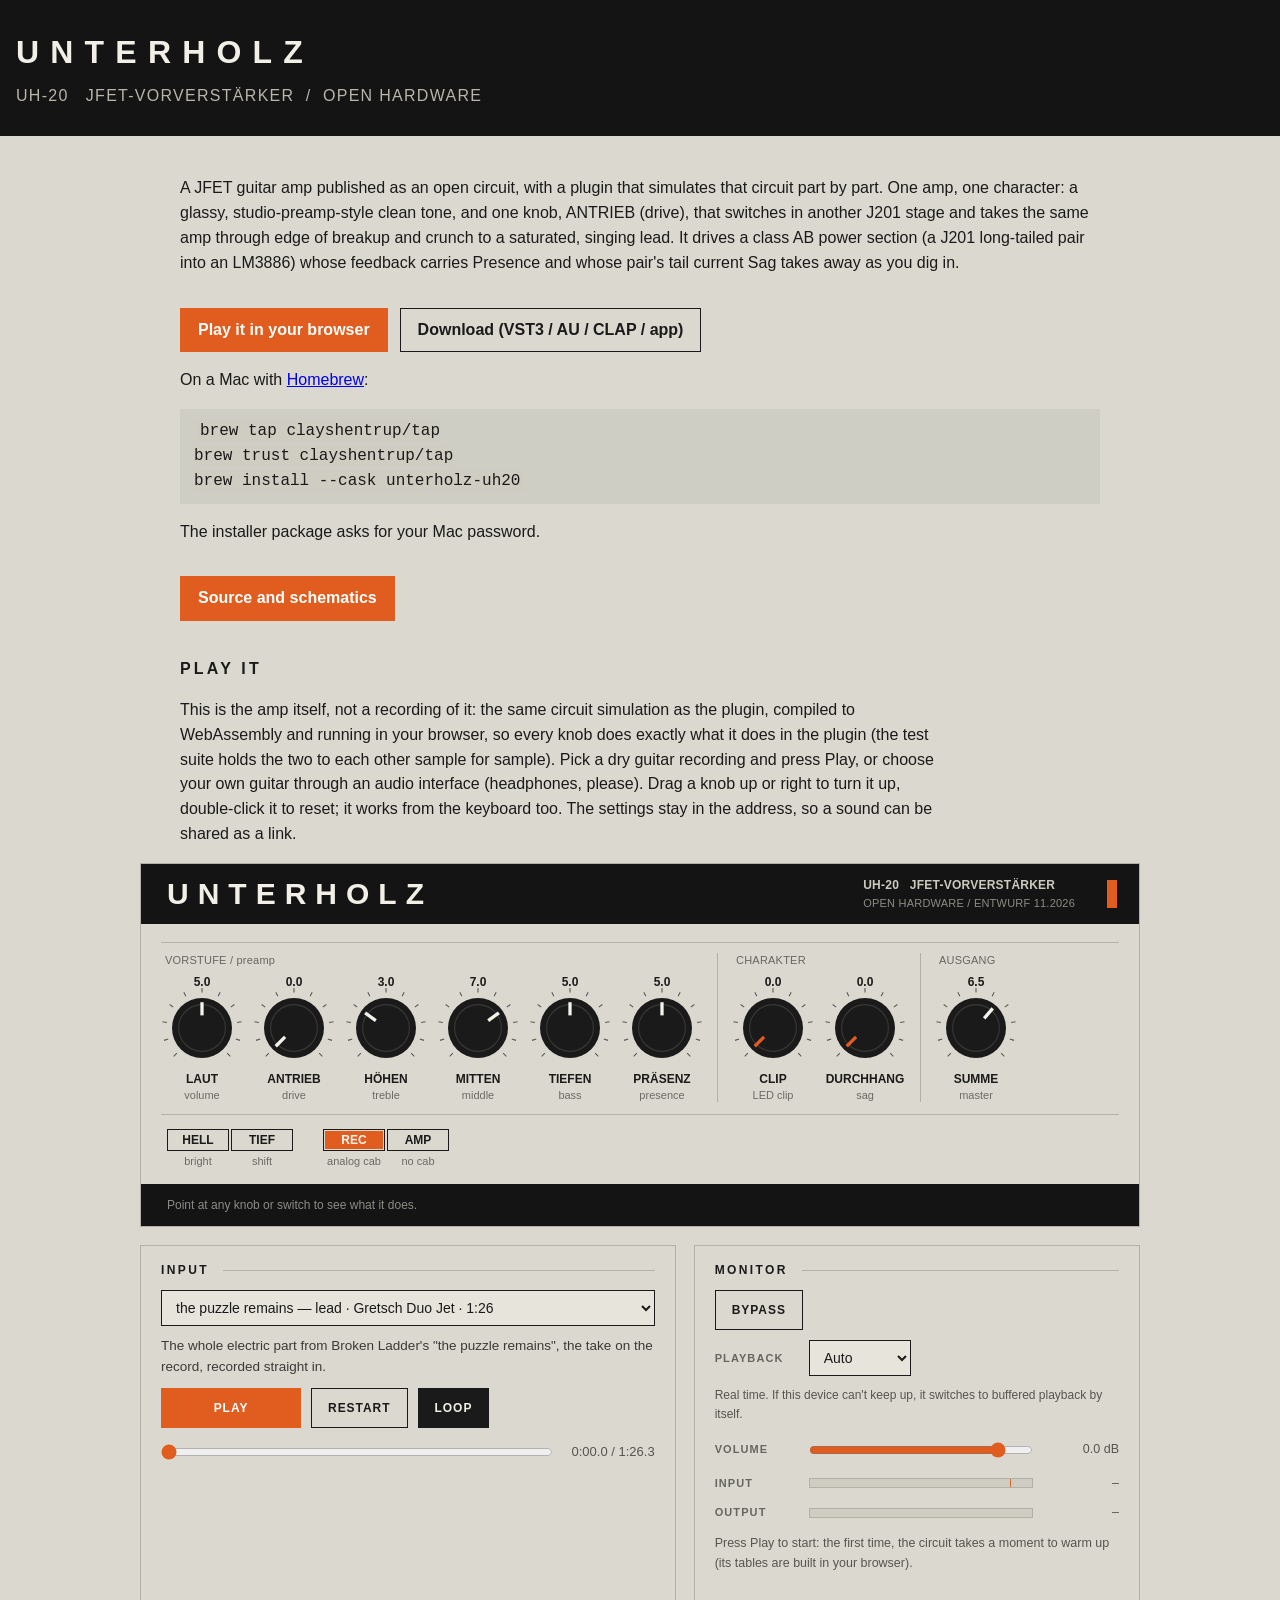
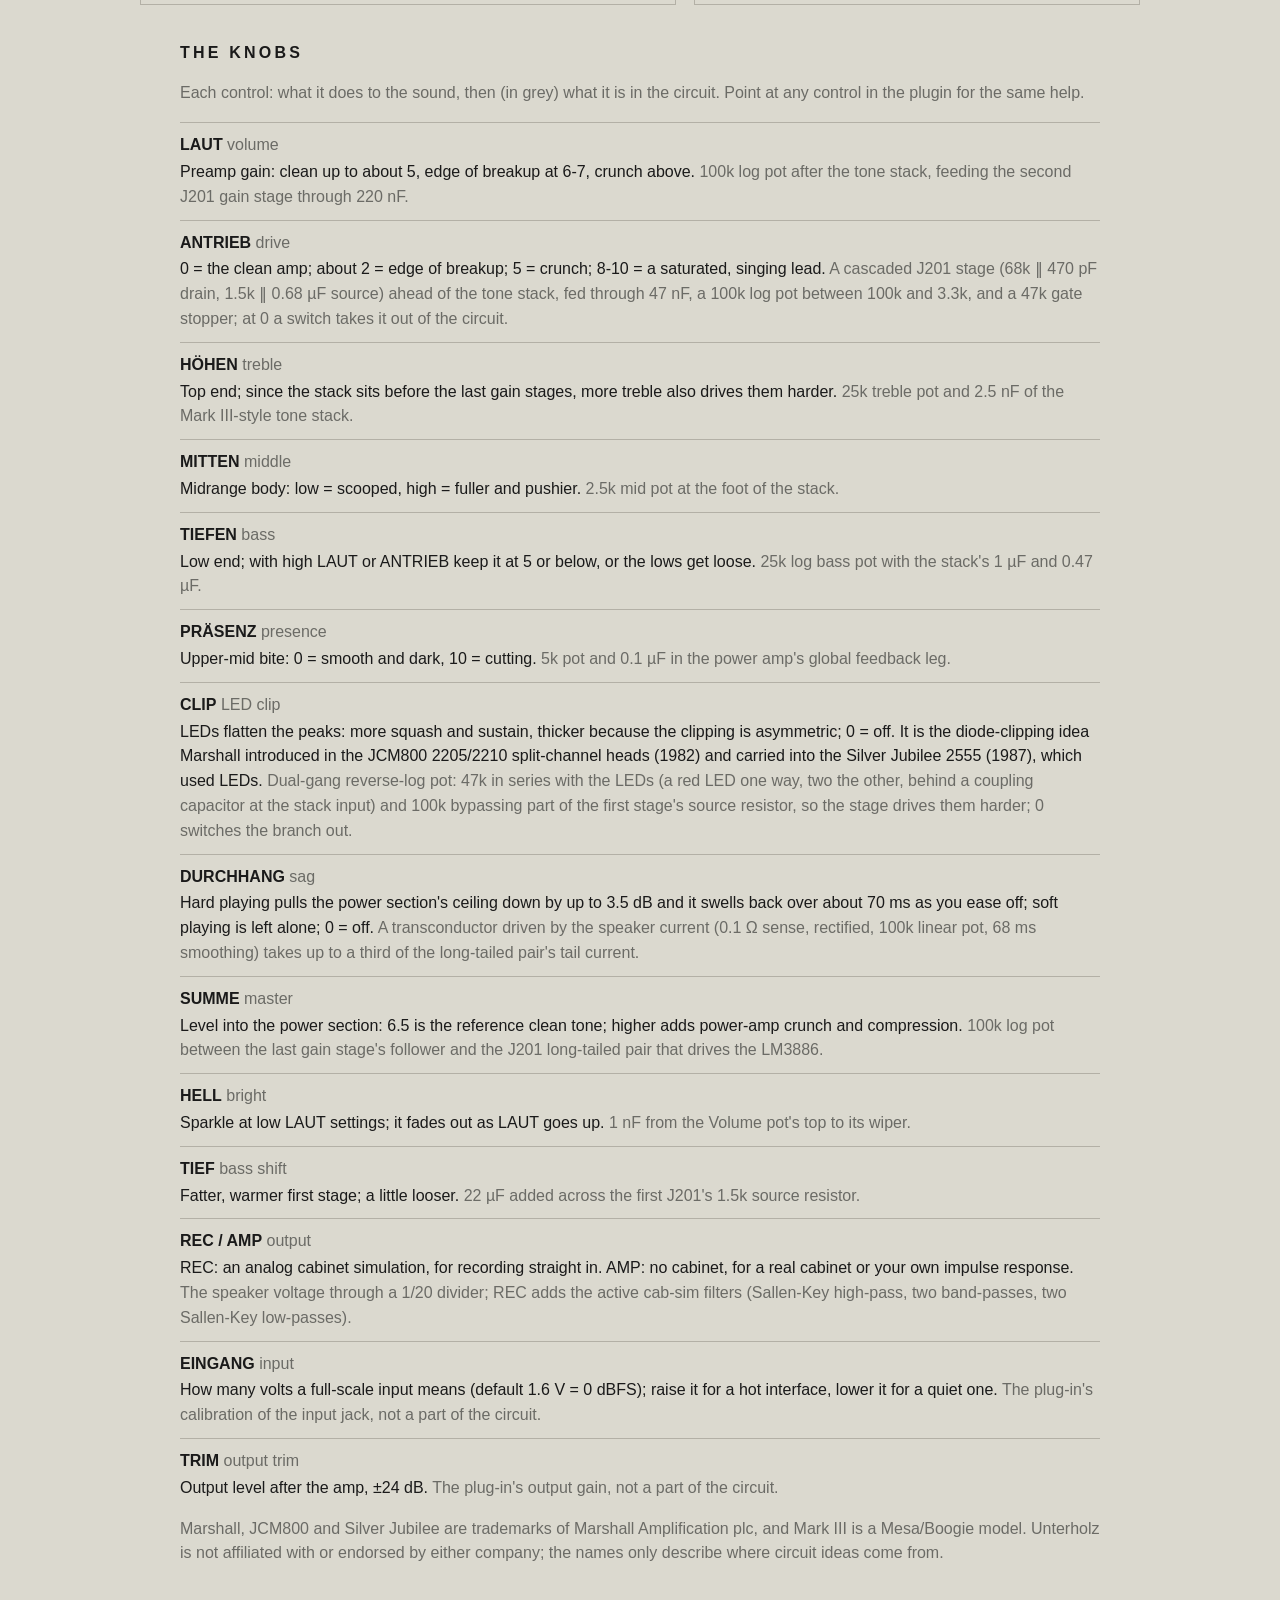
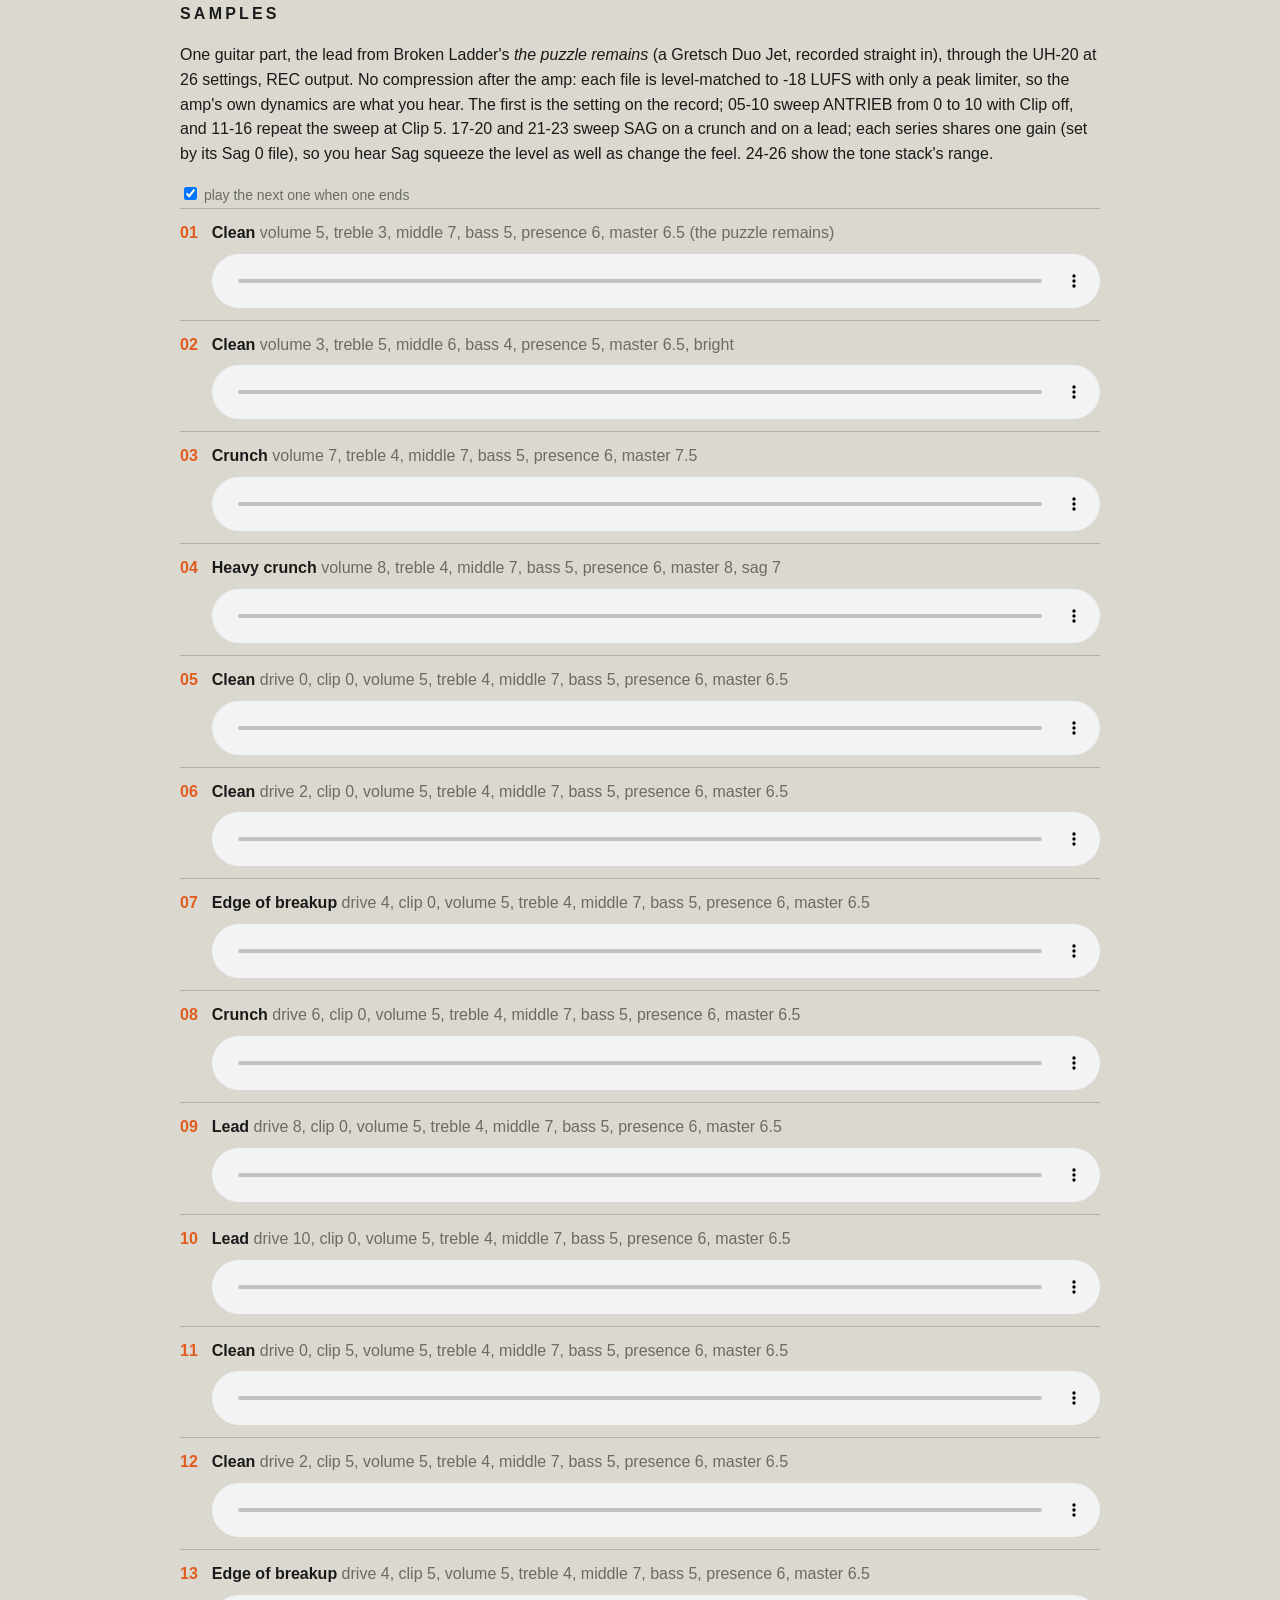
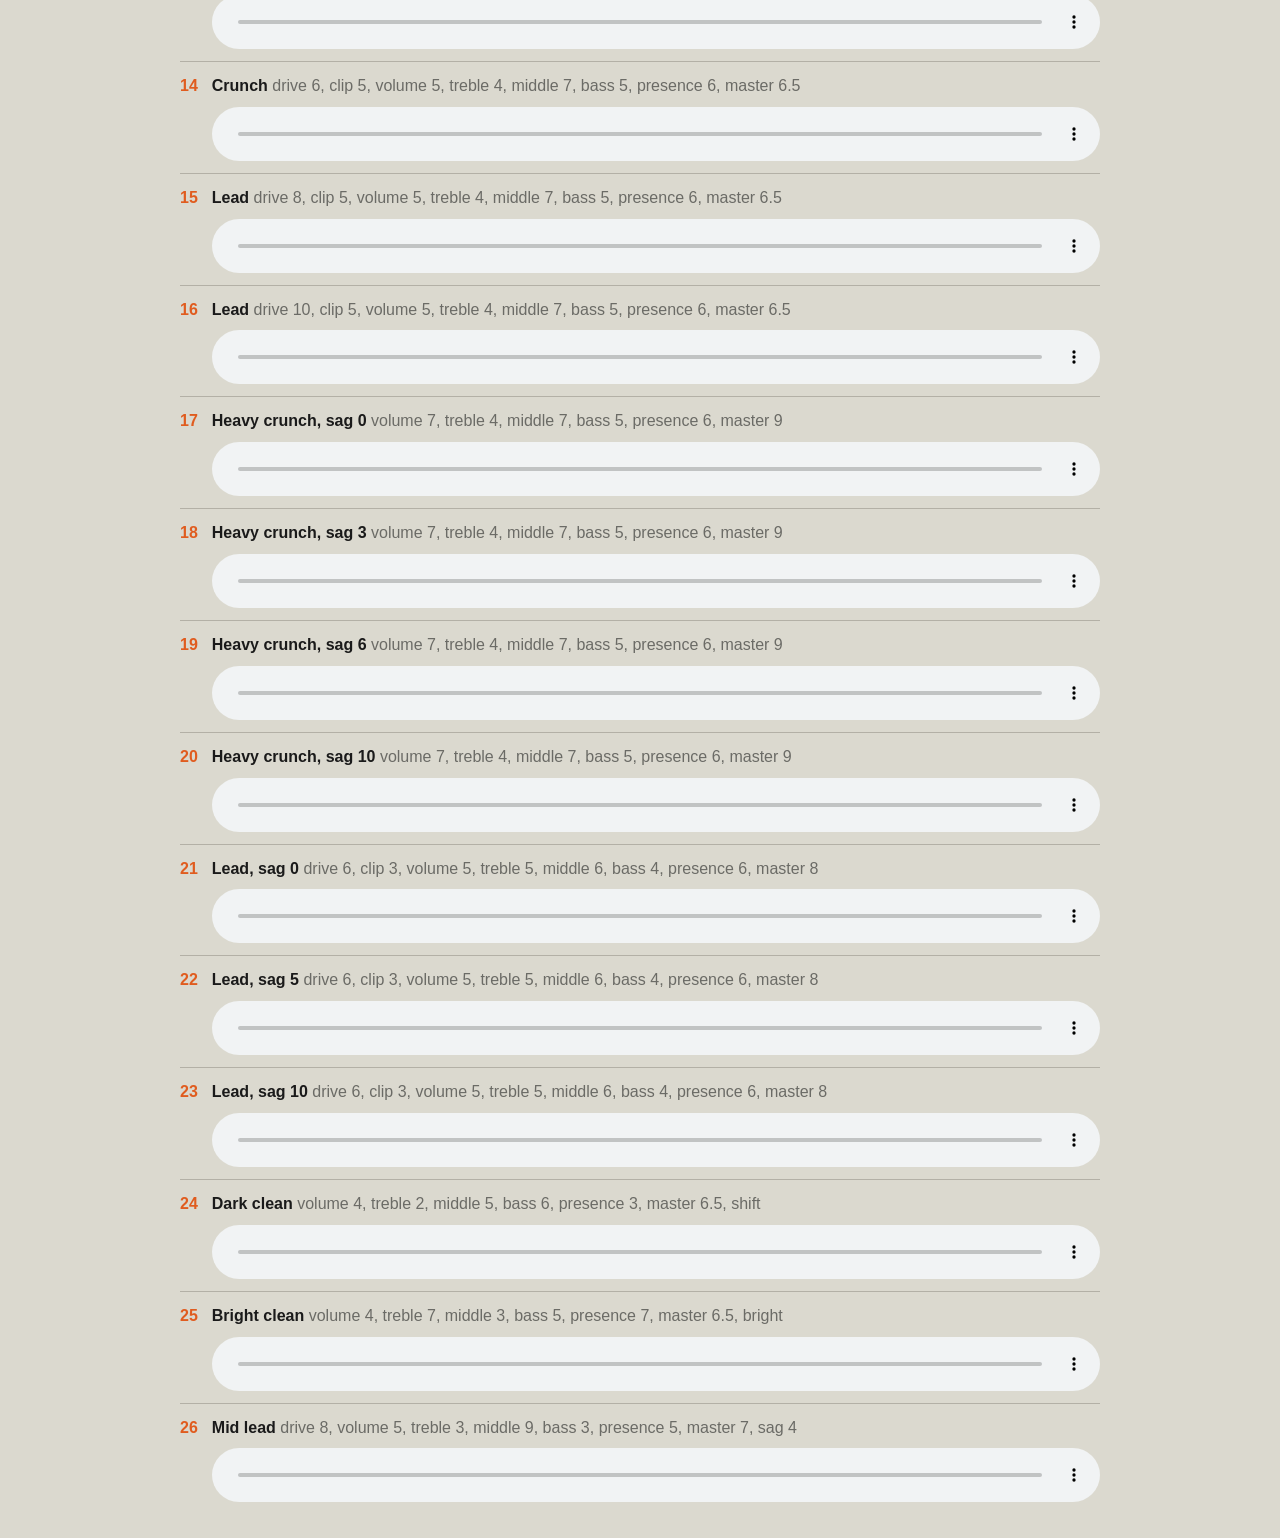
==== commit 06517547: "Play the UH-20 in the browser, on the main page - The browser engine rebuilt from the v0.4.0 engine " ====
--- a/docs/index.html
+++ b/docs/index.html
@@ -1,8 +1,11 @@
 <!doctype html>
 <html lang="en"><head><meta charset="utf-8"><meta name="viewport" content="width=device-width,initial-scale=1">
 <title>Unterholz UH-20</title>
+<link rel="stylesheet" href="play/player/player.css"><link rel="stylesheet" href="play/uh20.css">
+<link rel="modulepreload" href="play/amp.js"><link rel="modulepreload" href="play/player/player.js">
 <style>
 :root{--bg:#dbd9cf;--ink:#1a1a1a;--band:#141414;--or:#e05c1f;--mut:#6b6b66}
+html,body{overflow-x:hidden}
 body{margin:0;background:var(--bg);color:var(--ink);font:16px/1.55 "Helvetica Neue",Helvetica,Arial,sans-serif}
 header{background:var(--band);color:#f2efe6;padding:28px 16px}
 header h1{margin:0;letter-spacing:.35em;font-size:32px}
@@ -16,19 +19,28 @@
 ol.smp .n{font-weight:700;color:var(--or);min-width:2ch}ol.smp .t{flex:1;min-width:0}ol.smp span{color:var(--mut)}
 audio{display:block;width:100%;margin-top:8px}h2{letter-spacing:.2em;font-size:16px;margin:36px 0 6px}label{color:var(--mut);font-size:14px}
 pre{background:rgba(127,127,127,.12);padding:10px 14px;overflow-x:auto}
+/* the player is wider than the text column: it takes the window's width, up to a little more than the plug-in panel's */
+#player{width:min(1000px,calc(100vw - 32px));margin-left:calc(50% - min(500px,50vw - 16px))}
+#play .lead{max-width:760px}
+a.btn.ghost{background:transparent;color:var(--ink);box-shadow:inset 0 0 0 1px var(--ink)}
 dl.kn{margin:0}dl.kn dt{border-top:1px solid #b3b0a6;padding-top:10px;margin-top:10px}dl.kn dd{margin:2px 0 0}
 </style></head><body>
 <header><h1>UNTERHOLZ</h1><p>UH-20 &nbsp; JFET-VORVERST&Auml;RKER &nbsp;/&nbsp; OPEN HARDWARE</p></header>
 <main>
-<img src="screenshot.png" alt="The UH-20 plugin panel">
 <p>A JFET guitar amp published as an open circuit, with a plugin that simulates that circuit part by part. One amp, one character: a glassy, studio-preamp-style clean tone, and one knob, ANTRIEB (drive), that switches in another J201 stage and takes the same amp through edge of breakup and crunch to a saturated, singing lead. It drives a class AB power section (a J201 long-tailed pair into an LM3886) whose feedback carries Presence and whose pair&#x27;s tail current Sag takes away as you dig in.</p>
-<a class="btn" href="https://github.com/ClayShentrup/unterholz-uh20/releases/latest">Download (VST3 / AU / CLAP / app)</a>
+<a class="btn" href="#play">Play it in your browser</a><a class="btn ghost" href="https://github.com/ClayShentrup/unterholz-uh20/releases/latest">Download (VST3 / AU / CLAP / app)</a>
 <p>On a Mac with <a href="https://brew.sh">Homebrew</a>:</p>
 <pre><code>brew tap clayshentrup/tap
 brew trust clayshentrup/tap
 brew install --cask unterholz-uh20</code></pre>
 <p>The installer package asks for your Mac password.</p>
 <a class="btn" href="https://github.com/ClayShentrup/unterholz-uh20">Source and schematics</a>
+
+<section id="play"><h2>PLAY IT</h2>
+<p class="lead">This is the amp itself, not a recording of it: the same circuit simulation as the plugin, compiled to WebAssembly and running in your browser, so every knob does exactly what it does in the plugin (the test suite holds the two to each other sample for sample). Pick a dry guitar recording and press Play, or choose your own guitar through an audio interface (headphones, please). Drag a knob up or right to turn it up, double-click it to reset; it works from the keyboard too. The settings stay in the address, so a sound can be shared as a link.</p>
+<div id="player" class="uh20"></div>
+<noscript><p>The player needs JavaScript and a browser with Web Audio and WebAssembly. The samples below play anywhere.</p><img src="screenshot.png" alt="The UH-20 plugin panel"></noscript>
+</section>
 
 <section id="knobs"><h2>THE KNOBS</h2>
 <p class="mut">Each control: what it does to the sound, then (in grey) what it is in the circuit. Point at any control in the plugin for the same help.</p>
@@ -81,7 +93,23 @@
 <li><div class="n">25</div><div class="t"><b>Bright clean</b> <span>volume 4, treble 7, middle 3, bass 5, presence 7, master 6.5, bright</span><audio controls preload="none" src="samples/25%20Bright%20clean%20-%20volume%204%2C%20treble%207%2C%20middle%203%2C%20bass%205%2C%20presence%207%2C%20master%206.5%2C%20bright.opus"></audio></div></li>
 <li><div class="n">26</div><div class="t"><b>Mid lead</b> <span>drive 8, volume 5, treble 3, middle 9, bass 3, presence 5, master 7, sag 4</span><audio controls preload="none" src="samples/26%20Mid%20lead%20-%20drive%208%2C%20volume%205%2C%20treble%203%2C%20middle%209%2C%20bass%203%2C%20presence%205%2C%20master%207%2C%20sag%204.opus"></audio></div></li>
 </ol></section>
+<script type="module">
+// the player (docs/play/player, shared with the other amps; this amp's knobs and look in docs/play/amp.js and
+// docs/play/uh20.css). The engine and the recordings download only when the player scrolls into view (after the page has
+// loaded) or on the first Play.
+import { amp, decorate } from './play/amp.js';
+import { mountPlayer } from './play/player/player.js';
+const el = document.getElementById('player');
+mountPlayer(el, amp, { base: 'play/', lazy: true, anchor: 'play' }).then(p => {
+  try { decorate(el, p); } finally { el.classList.add('decorated'); }
+  if (/^#play&/.test(location.hash)) document.getElementById('play').scrollIntoView();   // a shared sound: #play&volume=7&...
+  const watch = () => { const io = new IntersectionObserver(es => { if (es.some(e => e.isIntersecting)) { p.warm(); io.disconnect(); } }, { threshold: 0.2 }); io.observe(el); };
+  if (document.readyState === 'complete') watch(); else addEventListener('load', watch, { once: true });
+}).catch(e => { el.classList.add('decorated'); const m = document.createElement('p'); m.textContent = 'The player could not start: ' + (e && e.message || e); el.append(m); });
+</script>
 <script>
+// one sound at a time: a sample pauses the others and the player
+document.addEventListener('play', e => { if (window.ampPlayer && window.ampPlayer.state.playing) window.ampPlayer.pause(); }, true);
 document.addEventListener('play', e => { document.querySelectorAll('audio').forEach(a => { if (a !== e.target) a.pause(); }); }, true);
 document.addEventListener('ended', e => { const all = [...document.querySelectorAll('audio')]; const i = all.indexOf(e.target); if (i >= 0 && i + 1 < all.length && document.getElementById('cont') && document.getElementById('cont').checked) all[i + 1].play(); }, true);
 </script>
--- a/docs/play/player/player.css
+++ b/docs/play/player/player.css
@@ -0,0 +1,112 @@
+/* The browser amp player: shared by every amp, scoped to its root (.amp-player) so it can sit inside any page; the amp's colours arrive as --black, --graphite, --steel, --ink, --brass,
+   --mute and --glow (set by player.js from amp.js), its display face as --display. SPDX-License-Identifier: AGPL-3.0-or-later */
+.amp-player{color-scheme:dark;color:var(--ink);font:15px/1.6 Inter,-apple-system,"Helvetica Neue",Arial,sans-serif;--black:#0a0a0b;--graphite:#161618;--steel:#2b2a28;--ink:#e6d8b8;--brass:#a8885a;--mute:#7b766d;--glow:#ffb347;--display:Michroma;--rule:rgba(230,216,184,.14)}
+.amp-player,.amp-player *{box-sizing:border-box}
+.amp-player a{color:var(--ink)}
+.amp-player .cap{font:400 10px/1.4 var(--display),sans-serif;letter-spacing:.26em;text-transform:uppercase;color:var(--mute)}
+
+/* the panel: the plug-in's face */
+.amp-player .panel{position:relative;border:1px solid var(--rule);border-radius:4px;padding:26px 36px 18px;background-color:var(--black);background-size:cover;box-shadow:0 24px 60px rgba(0,0,0,.6)}
+.amp-player .panel::before{content:"";position:absolute;inset:11px;border:1px solid var(--rule);pointer-events:none;border-radius:2px}
+.amp-player .phead{display:flex;align-items:center;gap:20px;padding-bottom:22px;border-bottom:1px solid rgba(230,216,184,.16)}
+.amp-player .jewel{width:12px;height:12px;border-radius:50%;flex:none;background:radial-gradient(circle at 35% 35%,#ffe2a8,#e08a20 55%,#5a2e06);box-shadow:0 0 calc(6px + 18px*var(--lit,0)) rgba(255,170,60,calc(.25 + .5*var(--lit,0)));outline:1px solid rgba(230,216,184,.3);outline-offset:1px;margin-left:4px}
+.amp-player .mark{display:flex;flex-direction:column;gap:8px;min-width:0}
+.amp-player .word{font:400 38px/1 var(--display),sans-serif;color:var(--ink);letter-spacing:.01em}
+.amp-player .tag{font:400 8px/1 var(--display),sans-serif;letter-spacing:.32em;color:var(--brass);white-space:pre;overflow:hidden;text-overflow:ellipsis}
+.amp-player .phead .sw{margin-left:auto;display:flex;gap:10px;flex-wrap:wrap}
+.amp-player .toggle{display:inline-flex;align-items:center;gap:10px;min-width:100px;height:30px;padding:0 14px 0 11px;border:1px solid rgba(230,216,184,.22);border-radius:3px;background:transparent;color:var(--mute);font:400 8.5px/1 var(--display),sans-serif;letter-spacing:.26em;text-transform:uppercase;cursor:pointer}
+.amp-player .toggle:hover{border-color:rgba(230,216,184,.45)}
+.amp-player .toggle .dot{width:6px;height:6px;border-radius:50%;background:var(--steel);flex:none}
+.amp-player .toggle.on{color:var(--ink);border-color:rgba(230,216,184,.75);background:rgba(230,216,184,.10)}
+.amp-player .toggle.on .dot{background:var(--glow);box-shadow:0 0 8px 2px rgba(255,179,71,.55)}
+.amp-player .toggle:focus-visible,.amp-player .knob-face:focus-visible,.amp-player .btn:focus-visible,.amp-player select:focus-visible,.amp-player input:focus-visible{outline:1px solid var(--glow);outline-offset:3px}
+.amp-player .rows{display:flex;flex-direction:column;gap:6px;margin-top:16px}
+.amp-player .row{display:grid;grid-template-columns:var(--cols);justify-content:space-between;column-gap:28px;align-items:start}
+.amp-player .group{display:flex;flex-direction:column;align-items:center;min-width:0}
+.amp-player .group.end{justify-self:end}
+.amp-player .group h3{margin:0 0 4px;font:400 7.5px/1 var(--display),sans-serif;letter-spacing:.34em;color:var(--mute);text-transform:uppercase;font-weight:400}
+.amp-player .knobs{display:flex;gap:16px;align-items:flex-start;flex-wrap:nowrap;justify-content:center}
+.amp-player .knob{display:flex;flex-direction:column;align-items:center;width:calc(var(--kd) + 8px)}
+.amp-player .knob-face{width:var(--kd);height:var(--kd);touch-action:none;cursor:ns-resize;border-radius:50%;-webkit-tap-highlight-color:transparent;user-select:none;-webkit-user-select:none}
+.amp-player .knob-svg{width:100%;height:100%;display:block;overflow:visible}
+.amp-player .k-track{fill:none;stroke:var(--steel);stroke-width:1.5;stroke-linecap:round}
+.amp-player .k-glow{fill:none;stroke:var(--glow);stroke-opacity:.13;stroke-width:6;stroke-linecap:round}
+.amp-player .k-arc{fill:none;stroke:var(--ink);stroke-width:1.6;stroke-linecap:round}
+.amp-player .k-shadow{fill:#000;fill-opacity:.7}
+.amp-player .k-knurl{stroke:#fff;stroke-opacity:.035;stroke-width:1}
+.amp-player .k-rim{fill:none;stroke:var(--ink);stroke-opacity:.32;stroke-width:1}
+.amp-player .k-shine{fill:#fff;fill-opacity:.05}
+.amp-player .k-ptr{stroke:var(--ink);stroke-width:2;stroke-linecap:round}
+.amp-player .knob.active .k-glow{stroke-opacity:.3}
+.amp-player .knob-label{margin-top:2px;font:400 8px/1.2 var(--display),sans-serif;letter-spacing:.27em;color:rgba(230,216,184,.88);text-transform:uppercase;white-space:nowrap}
+.amp-player .knob-value{font-size:11px;line-height:1.4;color:var(--mute);margin-top:4px;font-variant-numeric:tabular-nums;white-space:nowrap}
+.amp-player .knob.big .knob-label{margin-top:8px}
+.amp-player .pfoot{display:flex;justify-content:space-between;align-items:center;gap:20px;margin-top:14px;padding-top:12px;border-top:1px solid rgba(230,216,184,.12);min-height:52px}
+.amp-player .help{font-size:12.5px;line-height:1.45;color:rgba(230,216,184,.72);max-width:760px}
+.amp-player .pfoot .cap{font-size:7.5px;flex:none}
+
+/* the deck: source, transport, live input, monitoring */
+.amp-player .deck{display:grid;grid-template-columns:minmax(0,1.2fr) minmax(0,1fr);gap:18px;margin-top:22px}
+.amp-player .card{border:1px solid var(--rule);border-radius:4px;padding:18px 20px;background:rgba(22,22,24,.55);min-width:0}
+.amp-player .card h2{margin:0 0 14px;font:400 10px/1 var(--display),sans-serif;letter-spacing:.3em;color:var(--mute);text-transform:uppercase;display:flex;align-items:center;gap:14px;font-weight:400}
+.amp-player .card h2::after{content:"";flex:1;height:1px;background:var(--rule)}
+.amp-player .tabs{display:flex;gap:0;margin-bottom:14px;border:1px solid rgba(230,216,184,.25);border-radius:3px;width:max-content;max-width:100%}
+.amp-player .tabs button{background:transparent;border:0;color:var(--mute);font:400 9.5px/1 var(--display),sans-serif;letter-spacing:.2em;text-transform:uppercase;padding:11px 14px;cursor:pointer}
+.amp-player .tabs button[aria-selected=true]{color:var(--ink);background:rgba(230,216,184,.1)}
+.amp-player .btn{display:inline-flex;align-items:center;justify-content:center;gap:8px;min-height:40px;font:400 10px/1 var(--display),sans-serif;letter-spacing:.18em;text-transform:uppercase;padding:0 16px;border:1px solid rgba(230,216,184,.35);color:var(--ink);background:transparent;border-radius:3px;cursor:pointer}
+.amp-player .btn.main{border-color:var(--ink);background:rgba(230,216,184,.08)}
+.amp-player .btn[aria-pressed=true]{border-color:var(--glow);color:var(--glow)}
+.amp-player .btn:disabled{opacity:.4;cursor:default}
+.amp-player .btn.main{min-width:140px}
+.amp-player .btn.busy{color:var(--ink);cursor:progress;font-variant-numeric:tabular-nums}
+.amp-player .btn.busy::before{content:"";width:11px;height:11px;flex:none;border-radius:50%;border:1.5px solid rgba(230,216,184,.25);border-top-color:var(--glow);animation:amp-spin .8s linear infinite}
+.amp-player .loadbar{height:3px;margin:2px 0 6px;background:rgba(230,216,184,.12);border-radius:2px;overflow:hidden}
+.amp-player .loadbar i{display:block;height:100%;width:0;background:var(--glow);transition:width .25s ease-out}
+.amp-player .loadbar.wait i{animation:amp-pulse 1.1s ease-in-out infinite}
+@keyframes amp-spin{to{transform:rotate(360deg)}}
+@keyframes amp-pulse{50%{opacity:.4}}
+@media (prefers-reduced-motion:reduce){.amp-player .btn.busy::before,.amp-player .loadbar.wait i{animation:none}}
+.amp-player .line{display:flex;align-items:center;gap:10px;flex-wrap:wrap;margin:10px 0}
+.amp-player .line > label,.amp-player .lbl{font:400 9px/1.2 var(--display),sans-serif;letter-spacing:.2em;color:var(--mute);text-transform:uppercase;min-width:84px}
+.amp-player select{background:var(--black);color:var(--ink);border:1px solid rgba(230,216,184,.3);border-radius:3px;padding:8px 10px;font:inherit;font-size:14px;max-width:100%;min-width:0}
+.amp-player input[type=range]{accent-color:var(--ink);flex:1;min-width:120px;height:28px;margin:0}
+.amp-player .time{font-variant-numeric:tabular-nums;font-size:13px;color:var(--mute);min-width:92px;text-align:right}
+.amp-player .desc{font-size:13.5px;color:#bdb4a0;margin:8px 0 4px}
+.amp-player .note{font-size:13px;color:#a9a08d;line-height:1.55}
+.amp-player .note b{color:var(--ink);font-weight:500}
+.amp-player .meter{position:relative;flex:1;min-width:120px;height:10px;background:#050506;border:1px solid rgba(230,216,184,.18);border-radius:2px;overflow:hidden}
+.amp-player .meter i{position:absolute;left:0;top:0;bottom:0;width:0;background:linear-gradient(90deg,rgba(230,216,184,.55),var(--ink) 80%,var(--glow));transition:width 40ms linear}
+.amp-player .meter b{position:absolute;top:-2px;bottom:-2px;width:1px;background:var(--glow);opacity:.9}
+.amp-player .meter.hot i{background:linear-gradient(90deg,rgba(230,216,184,.55),var(--glow) 70%,#ff5a36)}
+.amp-player .readout{font-variant-numeric:tabular-nums;font-size:12.5px;color:var(--mute);min-width:76px;text-align:right}
+.amp-player .status{font-size:12.5px;color:var(--mute);margin-top:12px;min-height:1.4em}
+.amp-player .status.err{color:#ff8a6a}
+.amp-player .warn{margin:0 0 12px;padding:10px 12px;border:1px solid rgba(255,138,106,.55);border-radius:3px;background:rgba(255,90,54,.08);color:#ffb39f;font-size:14px;line-height:1.45}
+.amp-player .stats.mode{margin-top:0}
+.amp-player .bufbar{position:relative;height:3px;margin:-6px 0 8px;background:rgba(230,216,184,.08);border-radius:2px;overflow:hidden}
+.amp-player .bufbar i{position:absolute;top:0;bottom:0;background:rgba(255,179,71,.55);transition:width .1s linear}
+.amp-player .stats{font-size:12px;color:var(--mute);margin-top:6px;font-variant-numeric:tabular-nums}
+.amp-player .hide{display:none!important}
+
+@media (max-width:1060px){
+  .amp-player .row{display:flex;flex-wrap:wrap;justify-content:center;column-gap:40px;row-gap:16px}
+  .amp-player .knobs{flex-wrap:wrap}
+  .amp-player .rows{gap:16px}
+}
+@media (max-width:820px){ .amp-player .deck{grid-template-columns:minmax(0,1fr)} }
+@media (max-width:560px){
+  .amp-player .panel{padding:20px 14px 14px}
+  .amp-player .panel::before{inset:6px}
+  .amp-player .phead{flex-wrap:wrap;gap:14px}
+  .amp-player .phead .sw{margin-left:0;width:100%}
+  .amp-player .word{font-size:30px}
+  .amp-player .tag{letter-spacing:.22em}
+  .amp-player .knobs{gap:6px 4px}
+  .amp-player .knob{--s:.86}
+  .amp-player .knob-face{width:calc(var(--kd)*.86);height:calc(var(--kd)*.86)}
+  .amp-player .knob{width:calc(var(--kd)*.86 + 6px)}
+  .amp-player .pfoot{flex-direction:column;align-items:flex-start;gap:6px}
+  .amp-player .card{padding:16px 14px}
+  .amp-player .line > label,.amp-player .lbl{min-width:0;width:100%}
+  .amp-player .time{min-width:0}
+}
--- a/docs/play/uh20.css
+++ b/docs/play/uh20.css
@@ -0,0 +1,118 @@
+/* The UH-20's face for the shared browser player (player/player.css): the plug-in's flat light panel
+   (source/PluginEditor.cpp), a black band with the letter-spaced wordmark, flat black knobs with ticks and a white
+   pointer (orange on CLIP and DURCHHANG), German names in bold with the English under them, outlined switches that fill
+   orange when on, and the hover help in a black strip along the bottom. Applies to a player root with class "uh20",
+   once docs/play/amp.js decorate() has added what the shared player doesn't draw.
+   SPDX-License-Identifier: AGPL-3.0-or-later */
+.amp-player.uh20{--panel:#dbd9cf;--band:#141414;--paper:#f2efe6;--rule:#b3b0a6;--grey:#666661;--grey2:#8c8c85;--or:#e05c1f;
+  color-scheme:light;color:var(--ink);font:15px/1.55 "Helvetica Neue",Helvetica,Arial,sans-serif}
+.amp-player.uh20:not(.decorated) .panel{visibility:hidden}
+
+/* the panel */
+.amp-player.uh20 .panel{background:var(--panel)!important;border:1px solid var(--rule);border-radius:0;box-shadow:none;padding:0 0 0;overflow:hidden}
+.amp-player.uh20 .panel::before{display:none}
+.amp-player.uh20 .phead{background:var(--band);padding:14px 22px 14px 26px;min-height:56px;gap:24px;border:0;flex-wrap:nowrap}
+.amp-player.uh20 .mark{flex:1;min-width:0}
+.amp-player.uh20 .word{font:700 30px/1 "Helvetica Neue",Helvetica,Arial,sans-serif;letter-spacing:.3em;text-transform:uppercase;color:var(--paper);white-space:nowrap}
+.amp-player.uh20 .side{display:flex;flex-direction:column;gap:5px;min-width:0}
+.amp-player.uh20 .tag{font:700 12px/1.2 "Helvetica Neue",Helvetica,Arial,sans-serif;letter-spacing:.02em;color:#cccac0;white-space:pre}
+.amp-player.uh20 .cap.draft{font:400 11px/1.2 "Helvetica Neue",Helvetica,Arial,sans-serif;letter-spacing:.02em;color:var(--grey2);text-transform:none;white-space:nowrap}
+.amp-player.uh20 .jewel{width:10px;height:28px;border-radius:0;background:var(--or);box-shadow:none;outline:0;margin:0 0 0 8px}
+
+/* the knobs, in their three sections between two rules */
+.amp-player.uh20 .rows{margin:18px 20px 0;padding:10px 0 12px;border-top:1px solid var(--rule);border-bottom:1px solid var(--rule)}
+.amp-player.uh20 .row{column-gap:0}
+.amp-player.uh20 .group{align-items:stretch;padding:0 14px}
+.amp-player.uh20 .group h3{margin:0 0 6px 4px;font:400 11px/1.4 "Helvetica Neue",Helvetica,Arial,sans-serif;letter-spacing:.02em;text-transform:none;color:var(--grey);text-align:left}
+.amp-player.uh20 .knobs{gap:10px}
+.amp-player.uh20 .knob{width:82px}
+.amp-player.uh20 .knob-value{order:-1;margin:0 0 -2px;font:700 12px/1.3 "Helvetica Neue",Helvetica,Arial,sans-serif;color:var(--ink)}
+.amp-player.uh20 .knob-face{cursor:ns-resize}
+.amp-player.uh20 .knob-label{margin-top:4px;font:700 12px/1.3 "Helvetica Neue",Helvetica,Arial,sans-serif;letter-spacing:0;color:var(--ink)}
+.amp-player.uh20 .knob-sub{font-size:11px;line-height:1.3;color:var(--mute);white-space:nowrap}
+.amp-player.uh20 .k-track,.amp-player.uh20 .k-glow,.amp-player.uh20 .k-arc,.amp-player.uh20 .k-shadow,.amp-player.uh20 .k-knurl,.amp-player.uh20 .k-rim,.amp-player.uh20 .k-shine{display:none}
+.amp-player.uh20 .knob-svg circle[fill^="url"]{fill:var(--ink)}
+.amp-player.uh20 .k-ticks{fill:none;stroke:#595955;stroke-width:1.1}
+.amp-player.uh20 .k-ring{fill:none;stroke:#383836;stroke-width:1.1}
+.amp-player.uh20 .k-ptr{stroke:#f5f2eb;stroke-width:3.3;stroke-linecap:butt}
+.amp-player.uh20 .knob.accent .k-ptr{stroke:var(--or)}
+.amp-player.uh20 .knob.active .k-ring,.amp-player.uh20 .knob-face:focus-visible .k-ring{stroke:#6b6b66}
+
+/* the switches under the knobs: HELL TIEF, then REC AMP */
+.amp-player.uh20 .sw.switches{display:flex;flex-wrap:wrap;gap:12px 2px;margin:14px 26px 0;align-items:flex-start}
+.amp-player.uh20 .toggle{flex-direction:column;align-items:stretch;gap:3px;min-width:0;width:62px;height:auto;padding:0;border:0;background:transparent;color:var(--ink);font:700 12px/1 "Helvetica Neue",Helvetica,Arial,sans-serif;letter-spacing:0;text-transform:none}
+.amp-player.uh20 .toggle .dot{display:none}
+.amp-player.uh20 .toggle .t{display:flex;align-items:center;justify-content:center;height:22px;border:1px solid var(--ink)}
+.amp-player.uh20 .toggle.on .t{background:var(--or);color:#f7f5ee;box-shadow:inset 0 0 0 1px var(--panel)}
+.amp-player.uh20 .toggle:hover .t{background-color:rgba(26,26,26,.06)}
+.amp-player.uh20 .toggle.on:hover .t{background-color:var(--or)}
+.amp-player.uh20 .toggle .sub{font:400 11px/1.3 "Helvetica Neue",Helvetica,Arial,sans-serif;color:var(--mute);text-align:center;white-space:nowrap}
+.amp-player.uh20 .toggle.rec{margin-left:28px}
+.amp-player.uh20 .toggle:focus-visible{outline:2px solid var(--or);outline-offset:2px}
+
+/* the help strip */
+.amp-player.uh20 .pfoot{margin:16px 0 0;padding:0 20px 0 26px;min-height:42px;background:var(--band);border:0}
+.amp-player.uh20 .help{position:relative;font-size:12px;line-height:1.4;color:var(--grey2);padding:6px 0}
+.amp-player.uh20 .help.on{color:var(--paper)}
+.amp-player.uh20 .help.on::before{content:"";position:absolute;left:-14px;top:50%;width:6px;height:14px;margin-top:-7px;background:var(--or)}
+
+/* the deck under the panel: flat, outlined, in the panel's type */
+.amp-player.uh20 .deck{margin-top:18px}
+.amp-player.uh20 .card{background:transparent;border:1px solid var(--rule);border-radius:0}
+.amp-player.uh20 .card h2{font:700 12px/1 "Helvetica Neue",Helvetica,Arial,sans-serif;letter-spacing:.2em;color:var(--ink)}
+.amp-player.uh20 .card h2::after{background:var(--rule)}
+.amp-player.uh20 .btn{font:700 12px/1 "Helvetica Neue",Helvetica,Arial,sans-serif;letter-spacing:.08em;border:1px solid var(--ink);border-radius:0;color:var(--ink)}
+.amp-player.uh20 .btn:hover{background:rgba(26,26,26,.06)}
+.amp-player.uh20 .btn.main{background:var(--or);border-color:var(--or);color:#fff}
+.amp-player.uh20 .btn.main:hover{background:#c94f17}
+.amp-player.uh20 .btn[aria-pressed=true]{border-color:var(--ink);background:var(--ink);color:var(--paper)}
+.amp-player.uh20 .btn.busy{color:#fff}
+.amp-player.uh20 .btn.busy::before{border-color:rgba(255,255,255,.35);border-top-color:#fff}
+.amp-player.uh20 .btn:focus-visible,.amp-player.uh20 select:focus-visible,.amp-player.uh20 input:focus-visible,.amp-player.uh20 .knob-face:focus-visible{outline:2px solid var(--or);outline-offset:2px}
+.amp-player.uh20 .tabs{border-color:var(--ink);border-radius:0}
+.amp-player.uh20 .tabs button{font:700 11px/1 "Helvetica Neue",Helvetica,Arial,sans-serif;color:var(--mute)}
+.amp-player.uh20 .tabs button[aria-selected=true]{color:var(--paper);background:var(--ink)}
+.amp-player.uh20 .line > label,.amp-player.uh20 .lbl{font:700 11px/1.2 "Helvetica Neue",Helvetica,Arial,sans-serif;letter-spacing:.1em;color:var(--grey)}
+.amp-player.uh20 select{background:#e6e4db;color:var(--ink);border:1px solid var(--ink);border-radius:0}
+.amp-player.uh20 input[type=range]{accent-color:var(--or)}
+.amp-player.uh20 .desc{color:#3a3a37}
+.amp-player.uh20 .note{color:#55554f}
+.amp-player.uh20 .time,.amp-player.uh20 .readout,.amp-player.uh20 .status,.amp-player.uh20 .stats{color:#55554f}
+.amp-player.uh20 .status.err{color:#a8300c}
+.amp-player.uh20 .warn{border-color:#a8300c;background:rgba(224,92,31,.1);color:#7a2208}
+.amp-player.uh20 .meter{background:#cfccc1;border-color:var(--rule);border-radius:0}
+.amp-player.uh20 .meter i{background:linear-gradient(90deg,#3a3a37,var(--ink) 80%,var(--or))}
+.amp-player.uh20 .meter.hot i{background:linear-gradient(90deg,#3a3a37,var(--or) 70%,#c2200a)}
+.amp-player.uh20 .meter b{background:var(--or)}
+.amp-player.uh20 .loadbar,.amp-player.uh20 .bufbar{background:rgba(26,26,26,.1);border-radius:0}
+.amp-player.uh20 .loadbar i{background:var(--or)}
+.amp-player.uh20 .bufbar i{background:rgba(224,92,31,.6)}
+
+/* the three sections side by side, with the plug-in's dividers; narrower, they wrap and the dividers go */
+@media (min-width:1061px){
+  .amp-player.uh20 .group + .group{border-left:1px solid var(--rule)}
+  .amp-player.uh20 .group:first-child{padding-left:0}
+  .amp-player.uh20 .group.end{justify-self:stretch}
+  .amp-player.uh20 .row{justify-content:start}
+}
+@media (max-width:1060px){
+  .amp-player.uh20 .row{column-gap:8px}
+  .amp-player.uh20 .group{padding:0 4px}
+}
+@media (max-width:700px){
+  .amp-player.uh20 .phead{flex-wrap:wrap;row-gap:10px;padding:14px 16px}
+  .amp-player.uh20 .mark{flex-basis:100%}
+  .amp-player.uh20 .word{font-size:24px;letter-spacing:.24em}
+  .amp-player.uh20 .side{flex:1}
+  .amp-player.uh20 .jewel{align-self:center}
+}
+@media (max-width:560px){
+  .amp-player.uh20 .panel{padding:0}
+  .amp-player.uh20 .phead{gap:10px}
+  .amp-player.uh20 .rows{margin:14px 10px 0}
+  .amp-player.uh20 .knobs{gap:6px 2px}
+  .amp-player.uh20 .knob{width:74px}
+  .amp-player.uh20 .sw.switches{margin:14px 12px 0}
+  .amp-player.uh20 .toggle.rec{margin-left:16px}
+  .amp-player.uh20 .pfoot{padding:0 12px 0 24px;align-items:stretch}
+}
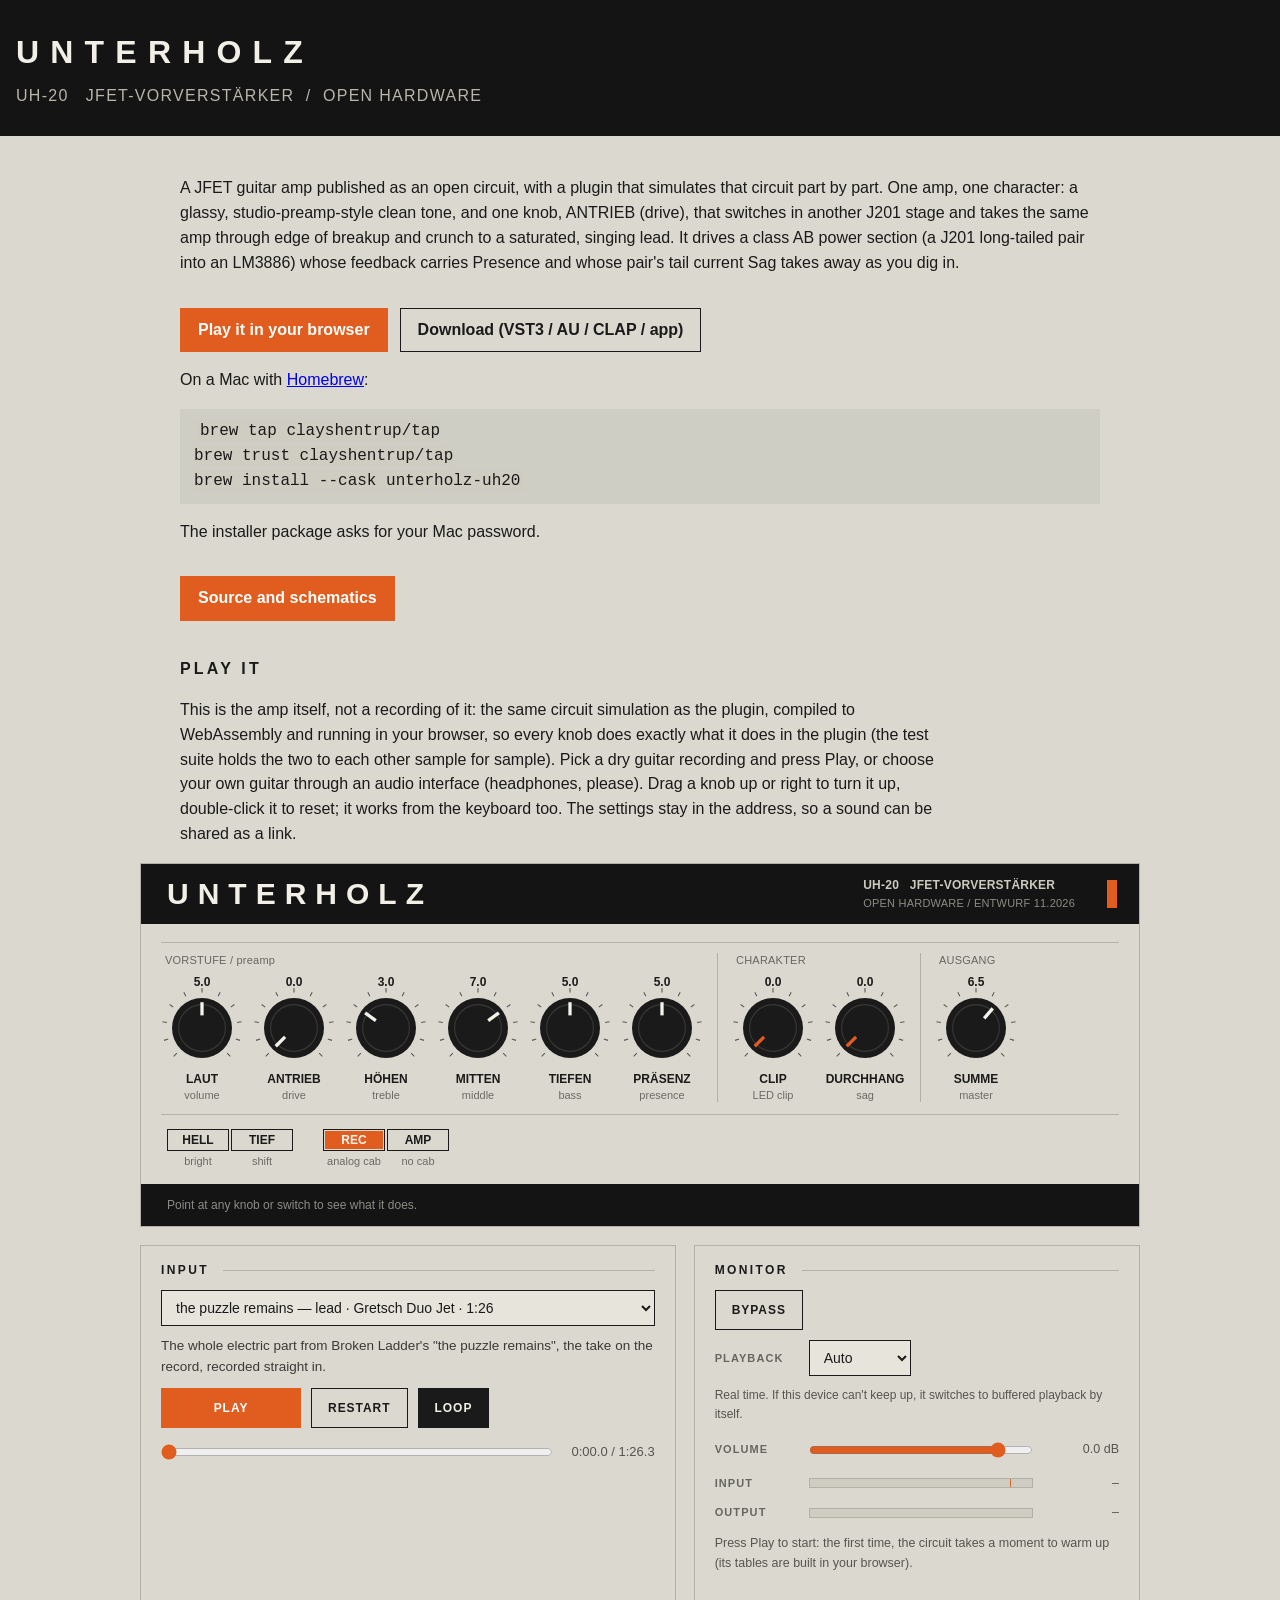
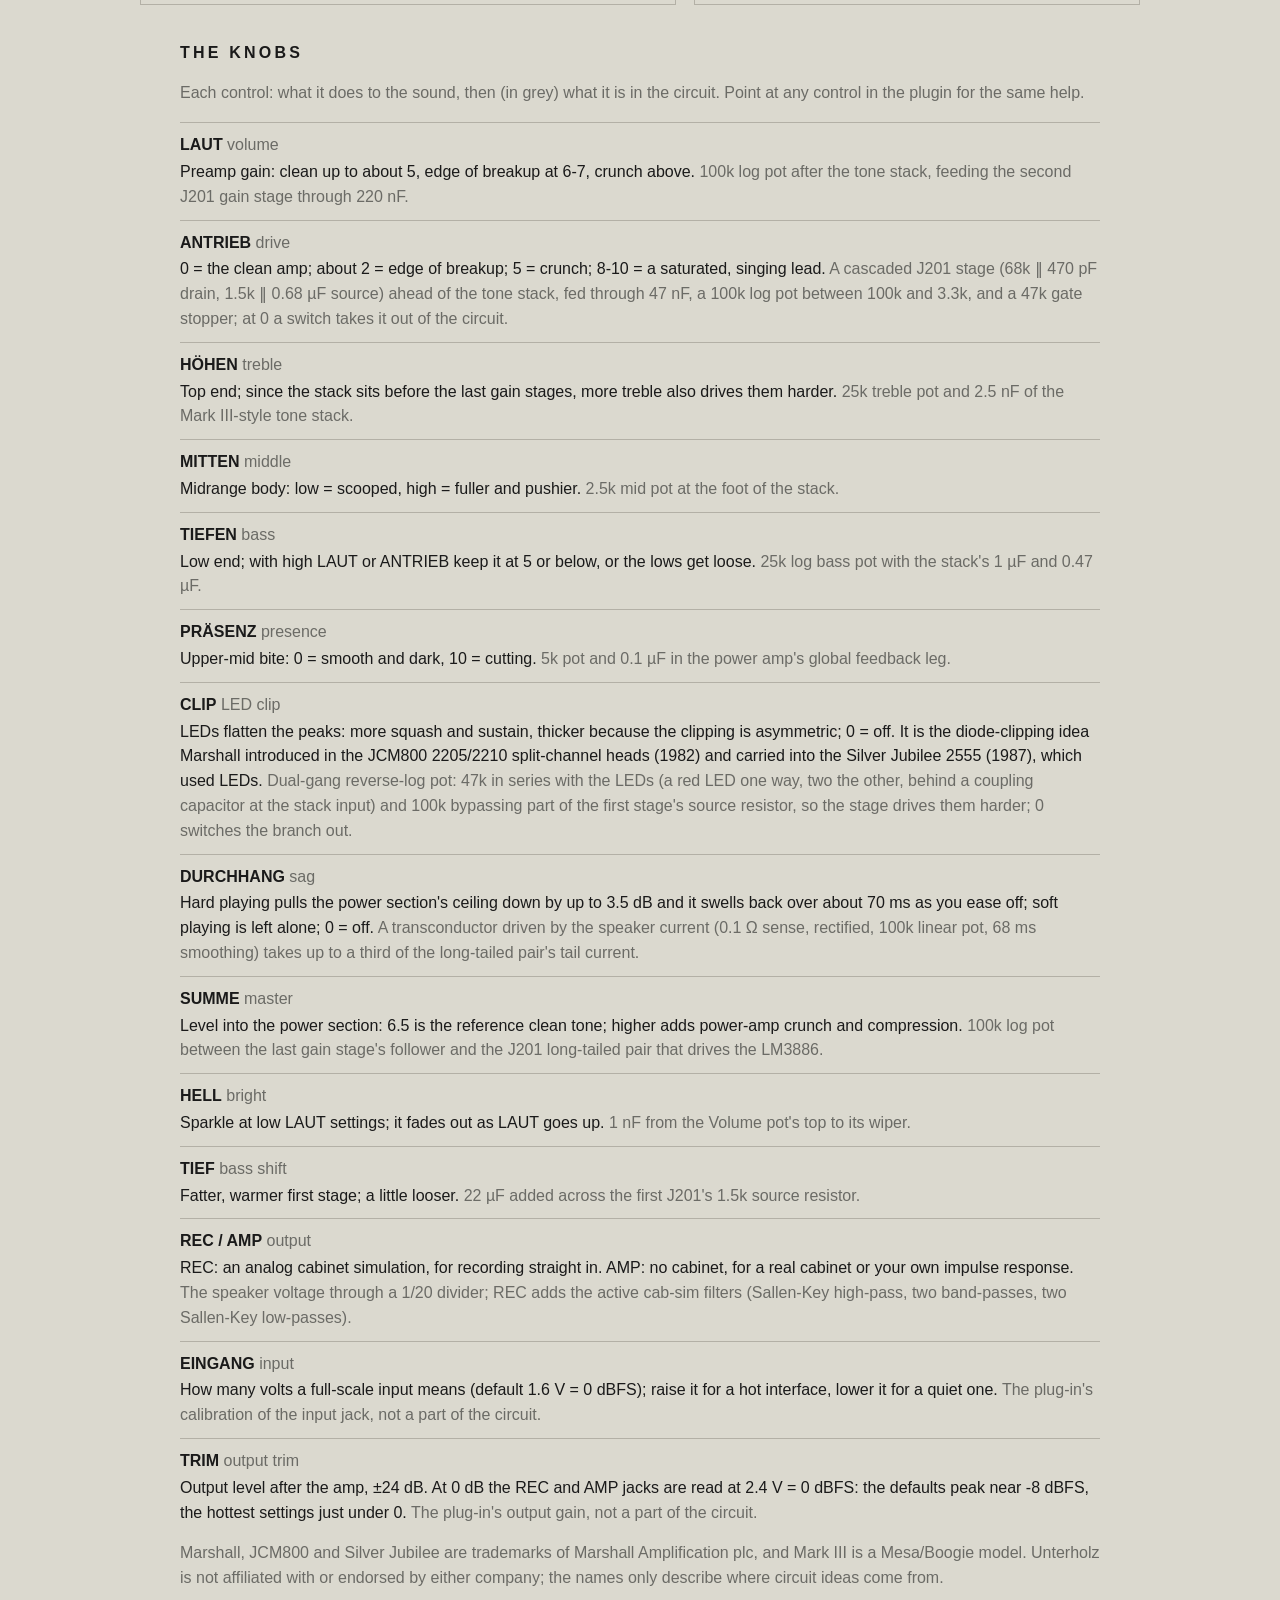
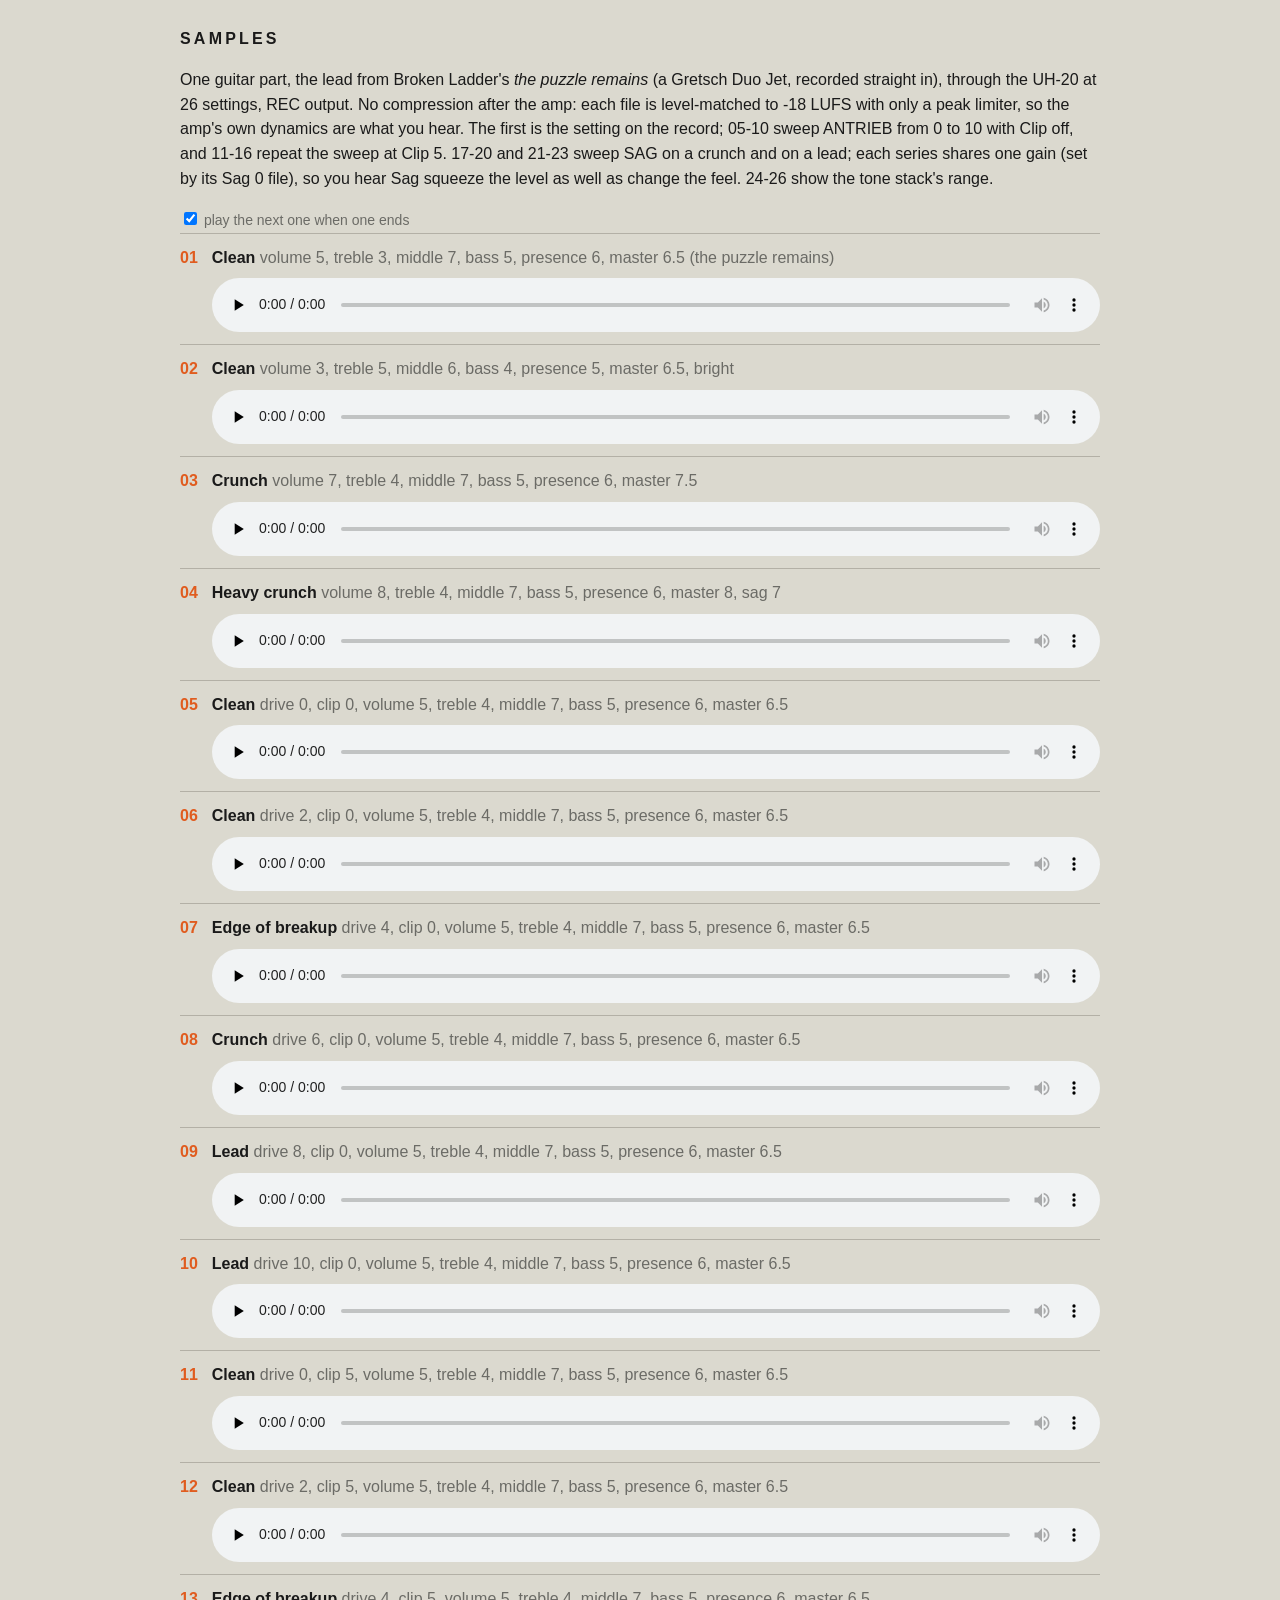
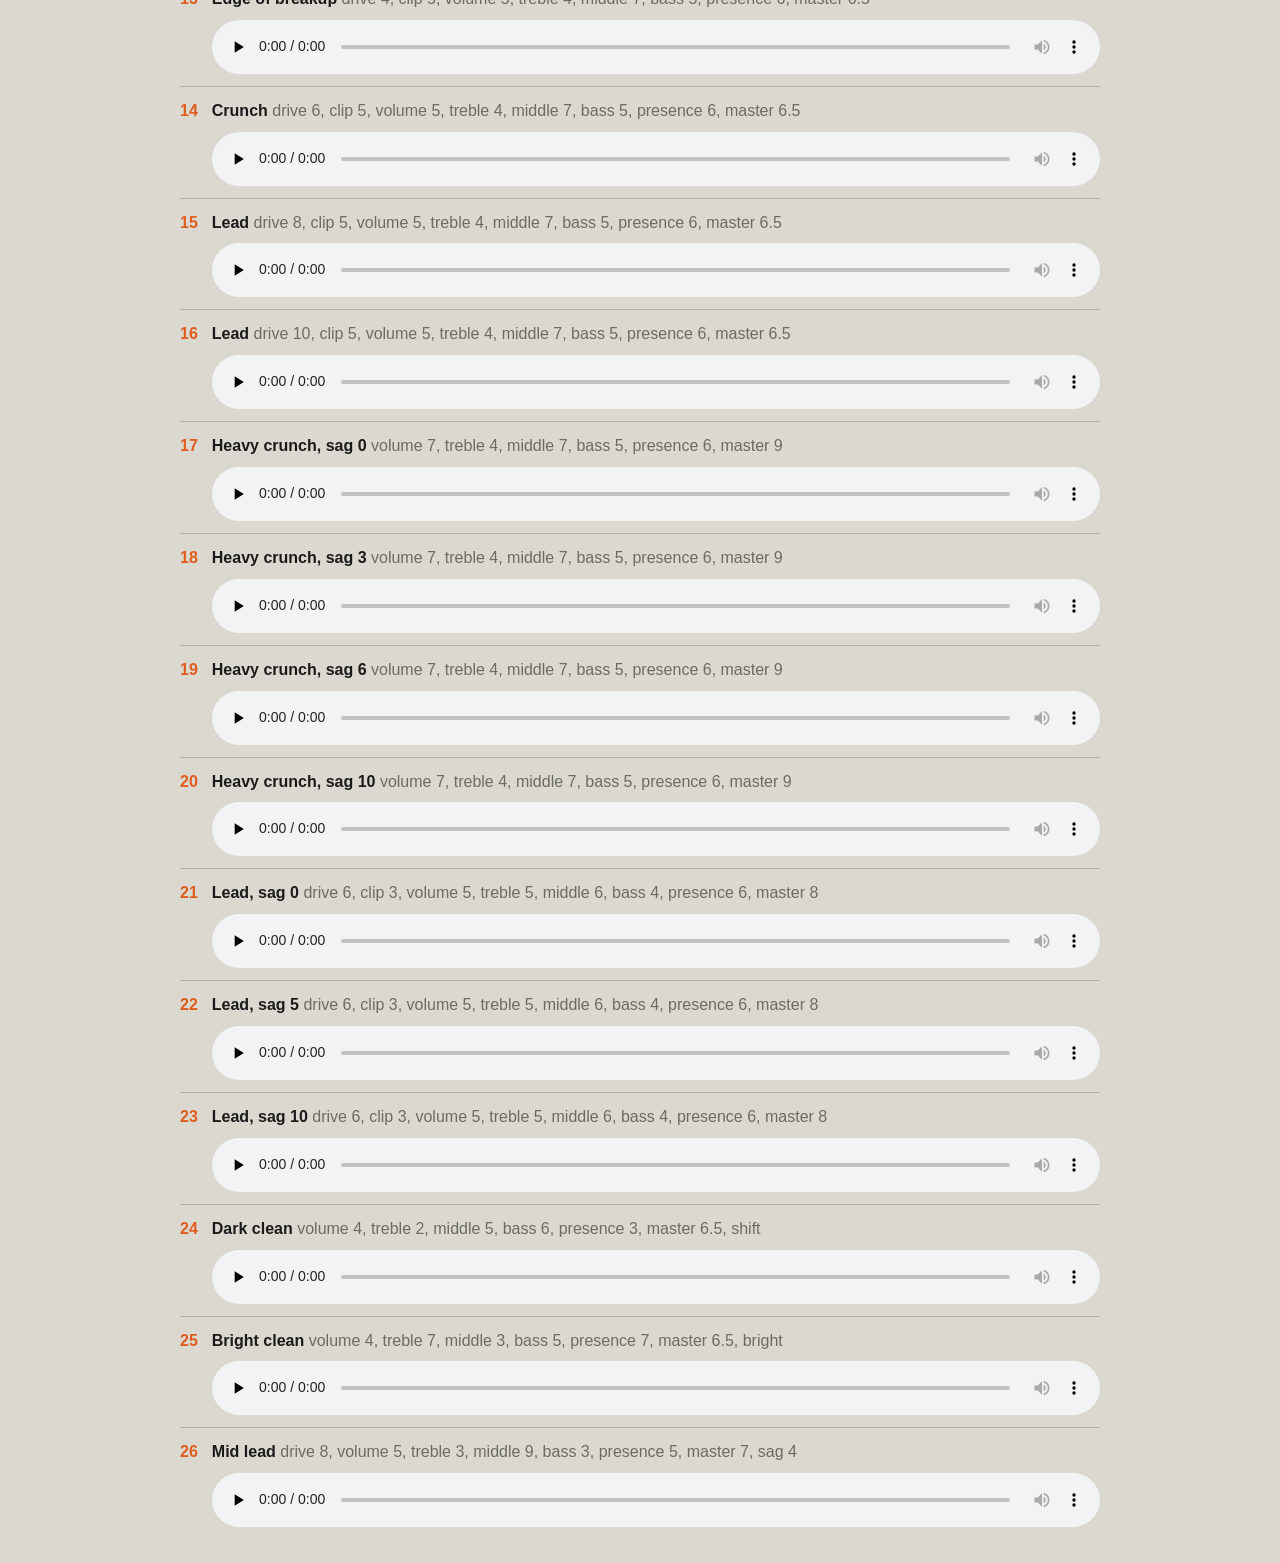
==== commit 7aa7365f: "v0.4.1: the output, calibrated The plug-in now reads its REC and AMP jacks as an interface would, 2." ====
--- a/docs/index.html
+++ b/docs/index.html
@@ -58,7 +58,7 @@
 <dt><b>TIEF</b> <span class="mut">bass shift</span></dt><dd>Fatter, warmer first stage; a little looser. <span class="mut">22 µF added across the first J201&#x27;s 1.5k source resistor.</span></dd>
 <dt><b>REC / AMP</b> <span class="mut">output</span></dt><dd>REC: an analog cabinet simulation, for recording straight in. AMP: no cabinet, for a real cabinet or your own impulse response. <span class="mut">The speaker voltage through a 1/20 divider; REC adds the active cab-sim filters (Sallen-Key high-pass, two band-passes, two Sallen-Key low-passes).</span></dd>
 <dt><b>EINGANG</b> <span class="mut">input</span></dt><dd>How many volts a full-scale input means (default 1.6 V = 0 dBFS); raise it for a hot interface, lower it for a quiet one. <span class="mut">The plug-in&#x27;s calibration of the input jack, not a part of the circuit.</span></dd>
-<dt><b>TRIM</b> <span class="mut">output trim</span></dt><dd>Output level after the amp, ±24 dB. <span class="mut">The plug-in&#x27;s output gain, not a part of the circuit.</span></dd>
+<dt><b>TRIM</b> <span class="mut">output trim</span></dt><dd>Output level after the amp, ±24 dB. At 0 dB the REC and AMP jacks are read at 2.4 V = 0 dBFS: the defaults peak near -8 dBFS, the hottest settings just under 0. <span class="mut">The plug-in&#x27;s output gain, not a part of the circuit.</span></dd>
 </dl>
 <p class="mut">Marshall, JCM800 and Silver Jubilee are trademarks of Marshall Amplification plc, and Mark III is a Mesa/Boogie model. Unterholz is not affiliated with or endorsed by either company; the names only describe where circuit ideas come from.</p></section>
 
